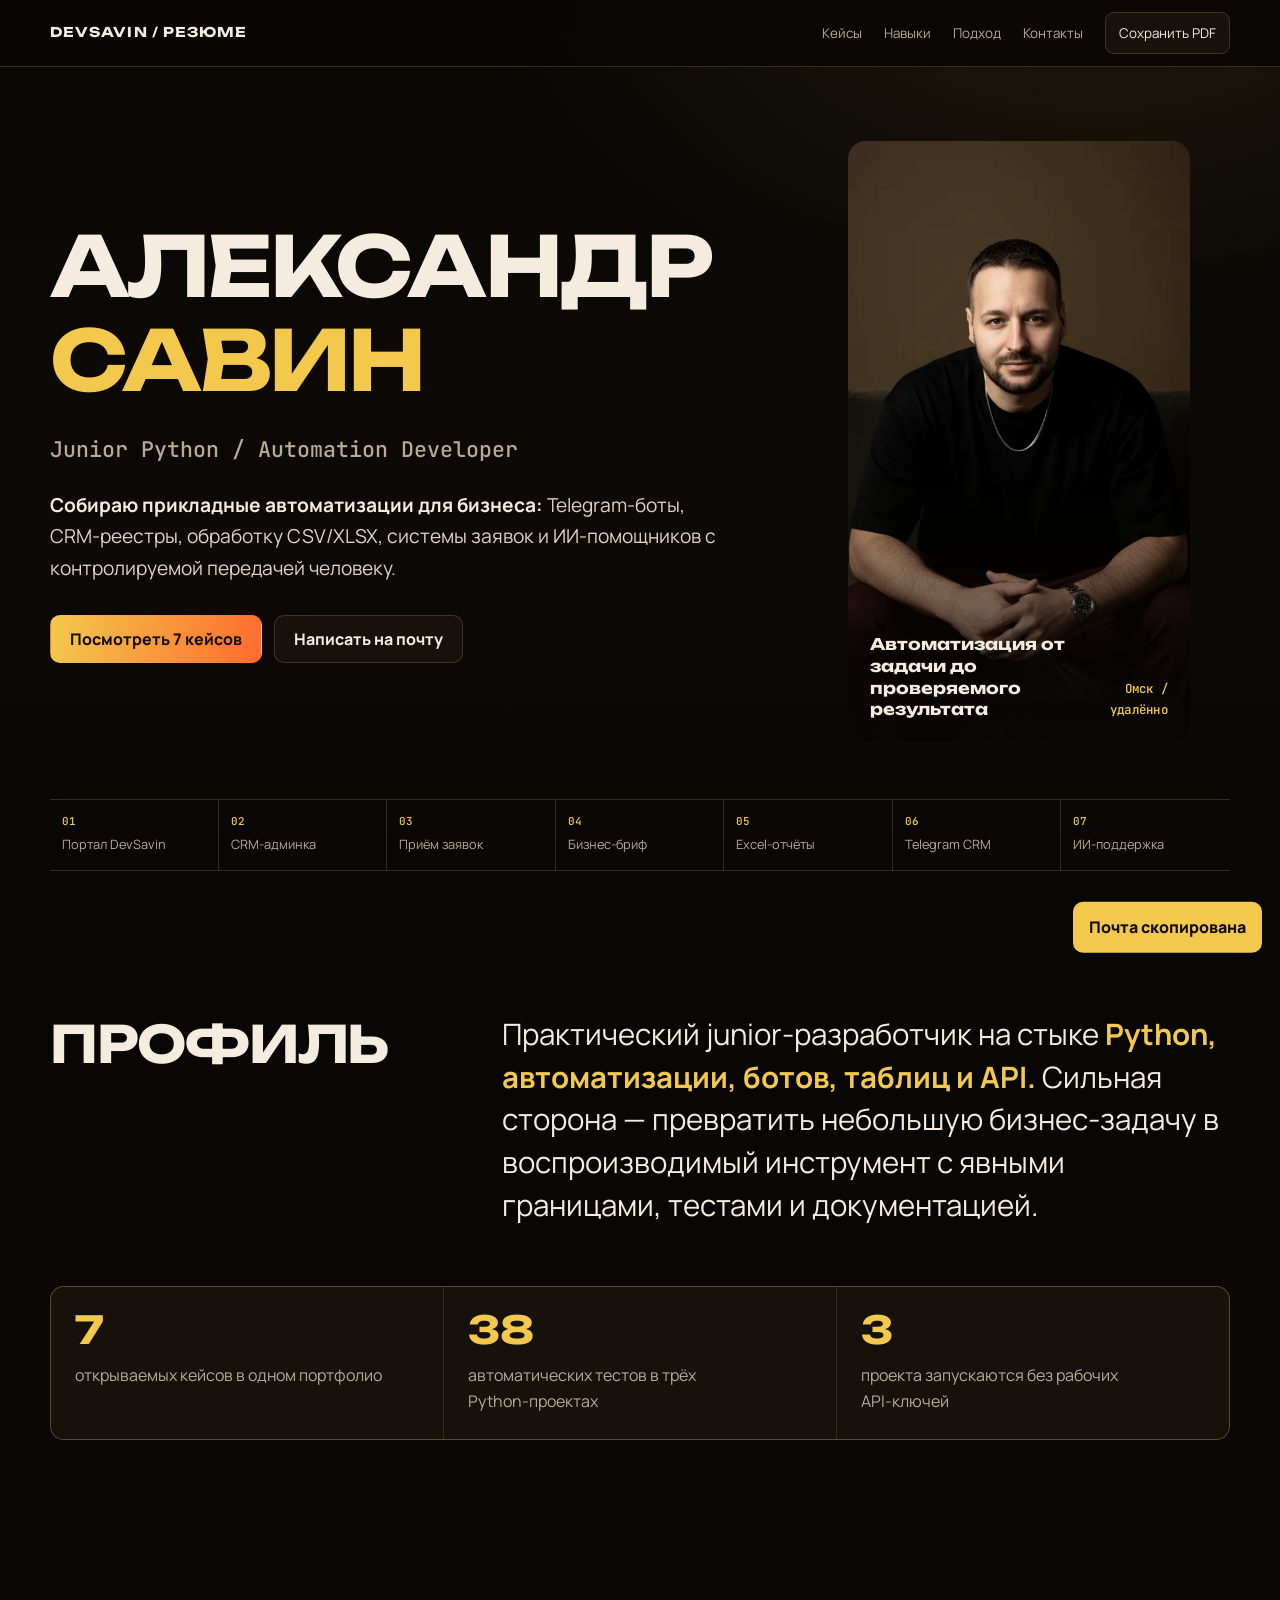
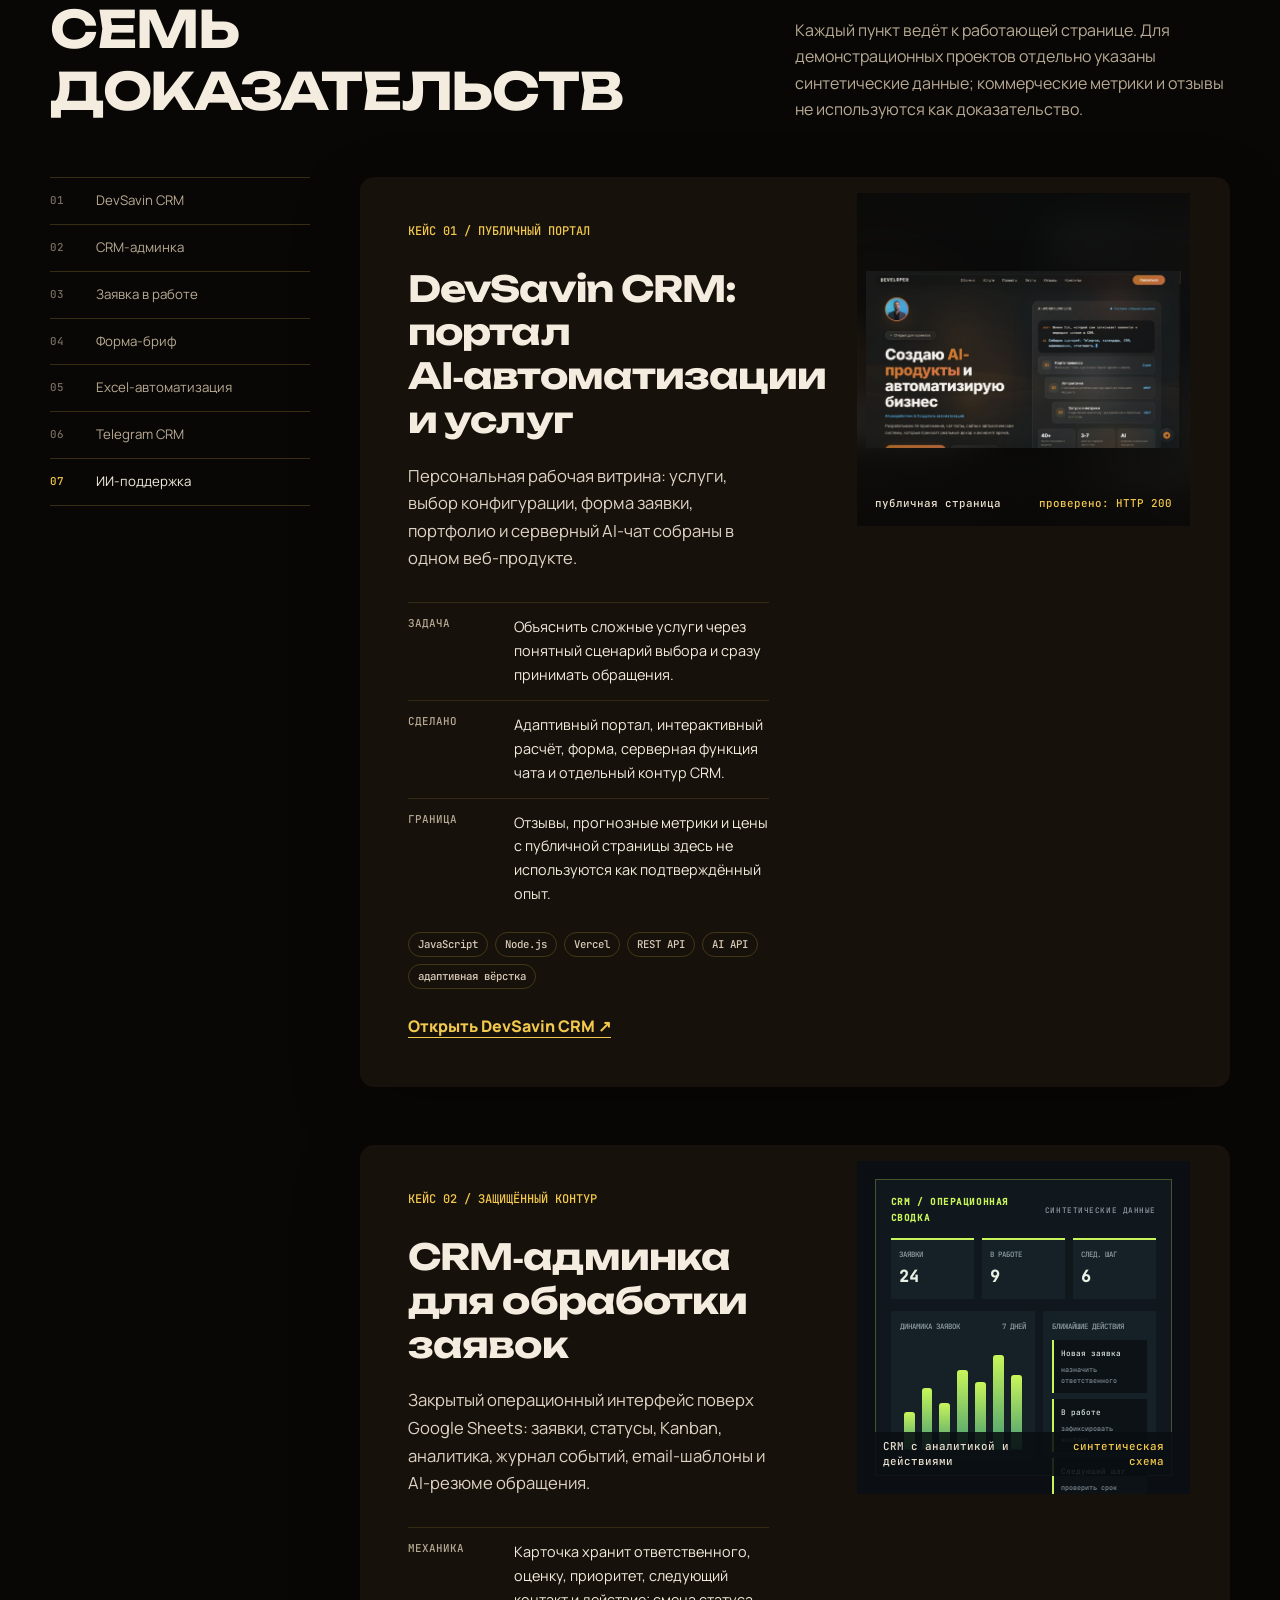
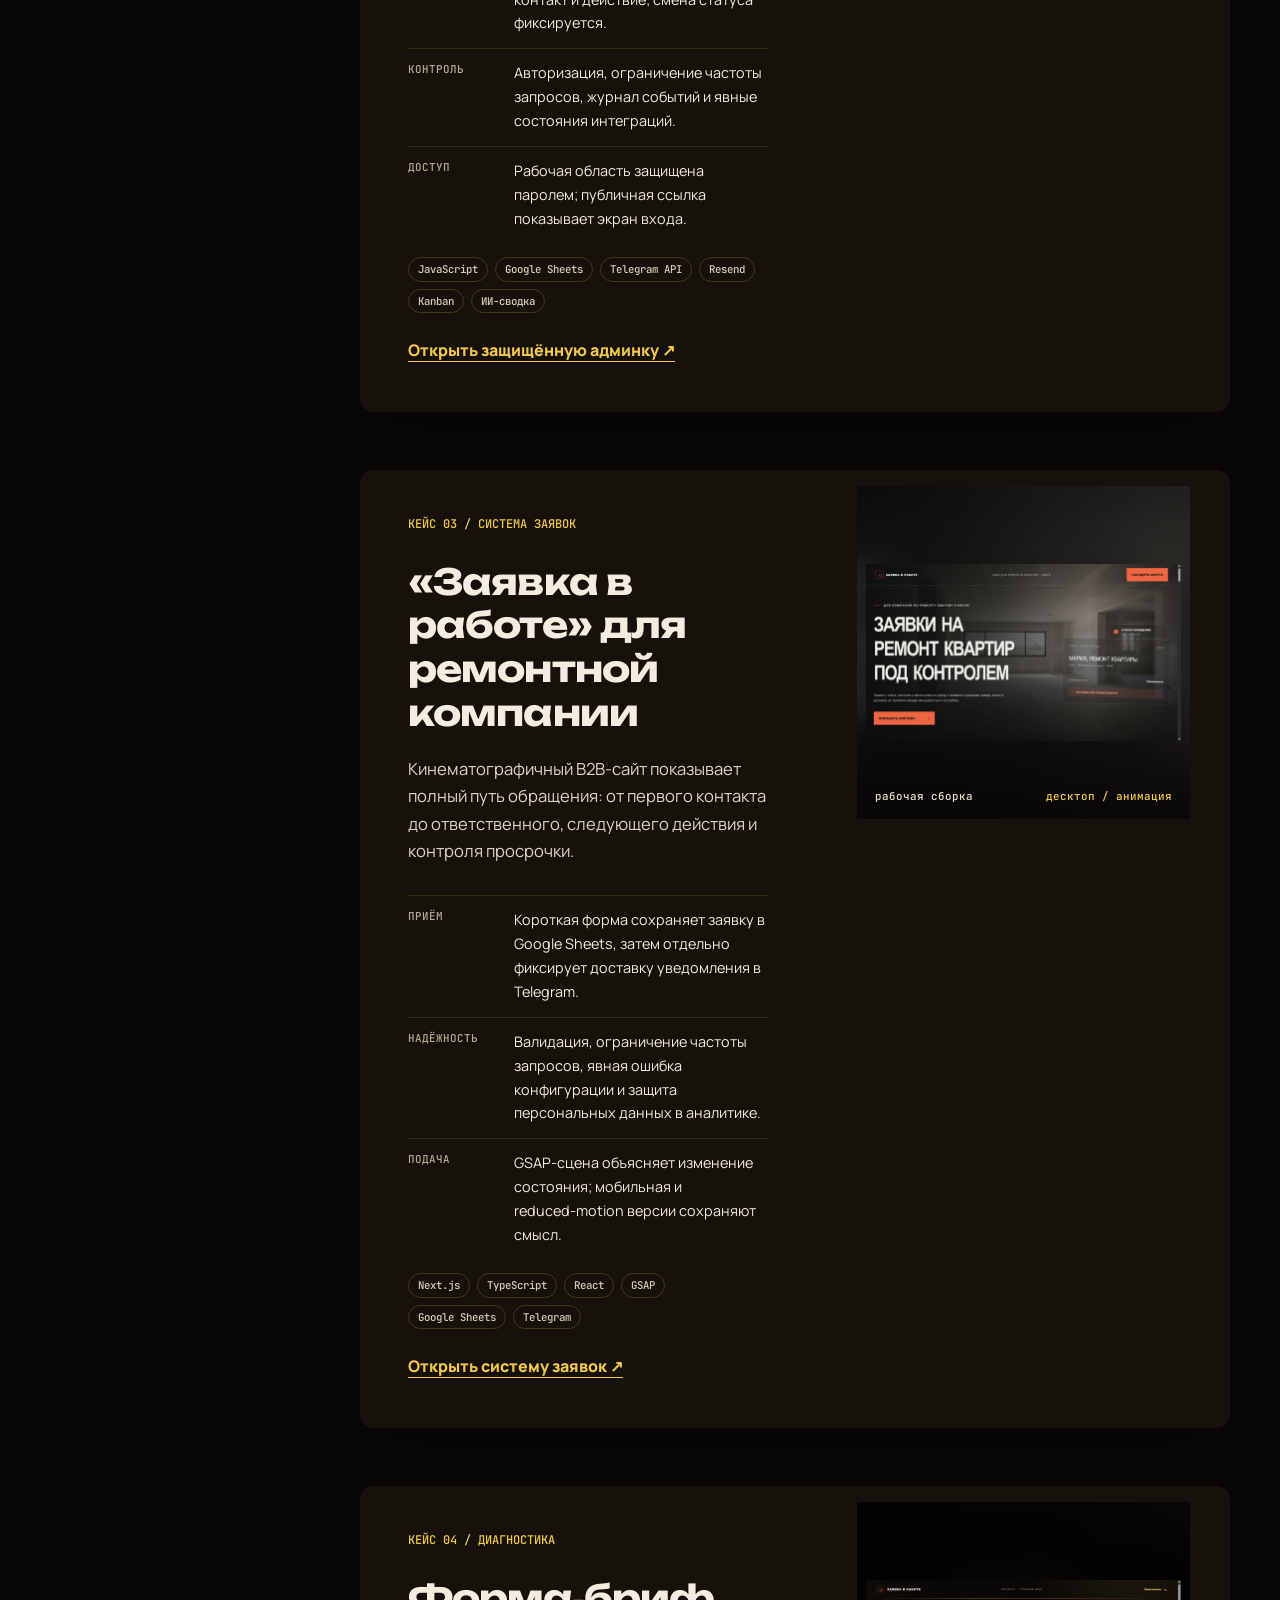
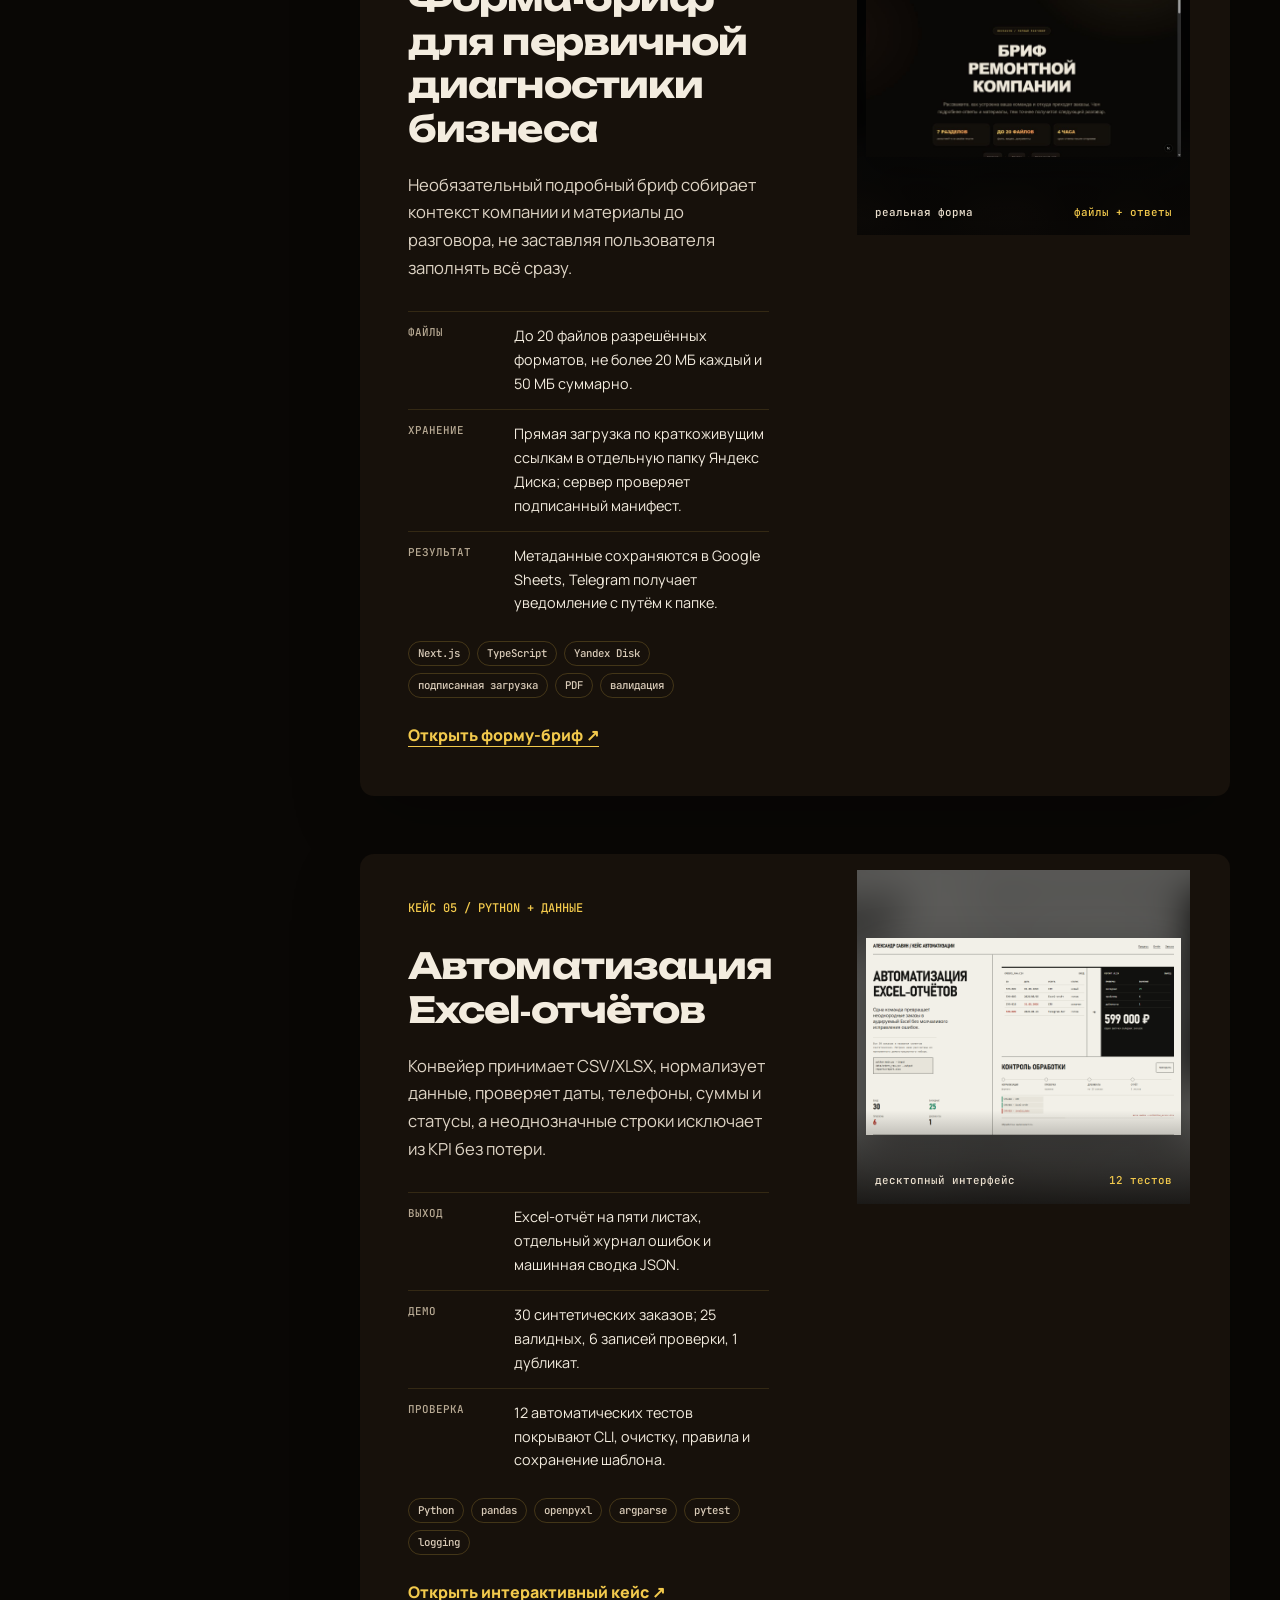
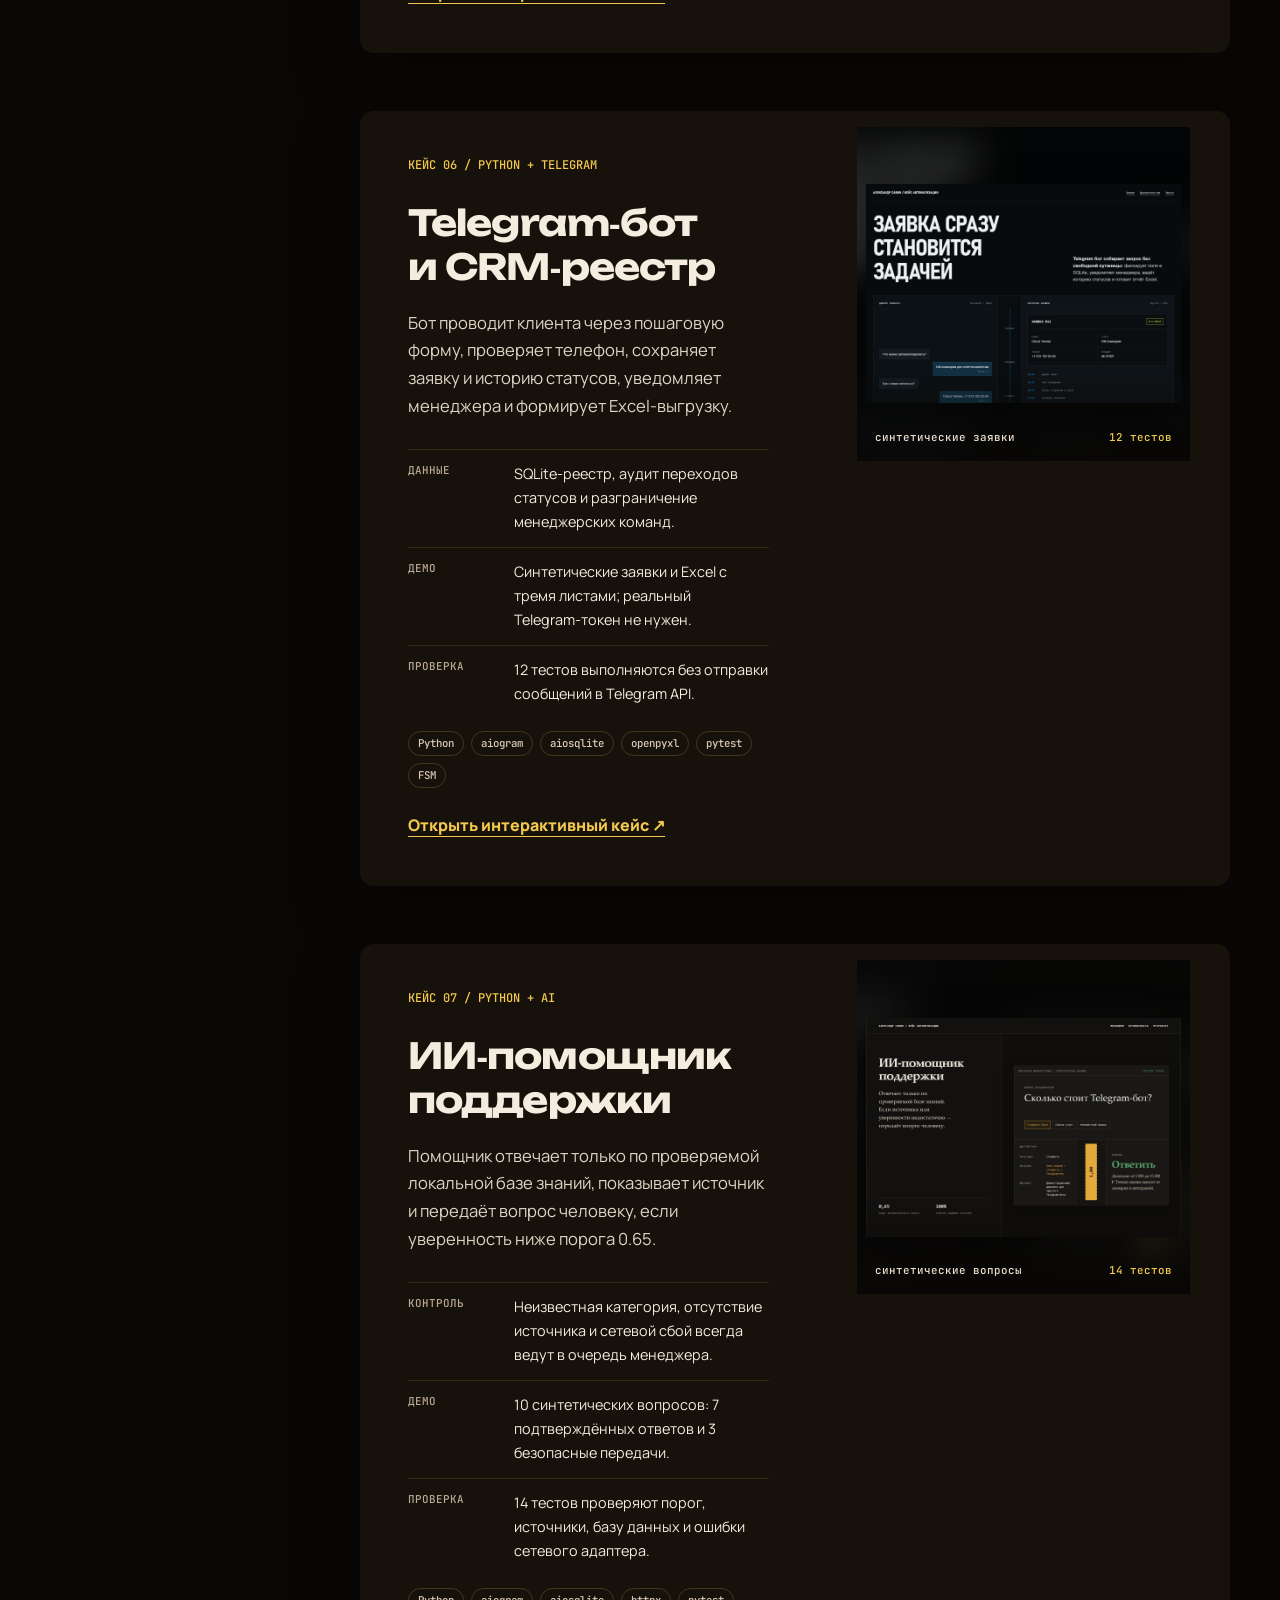
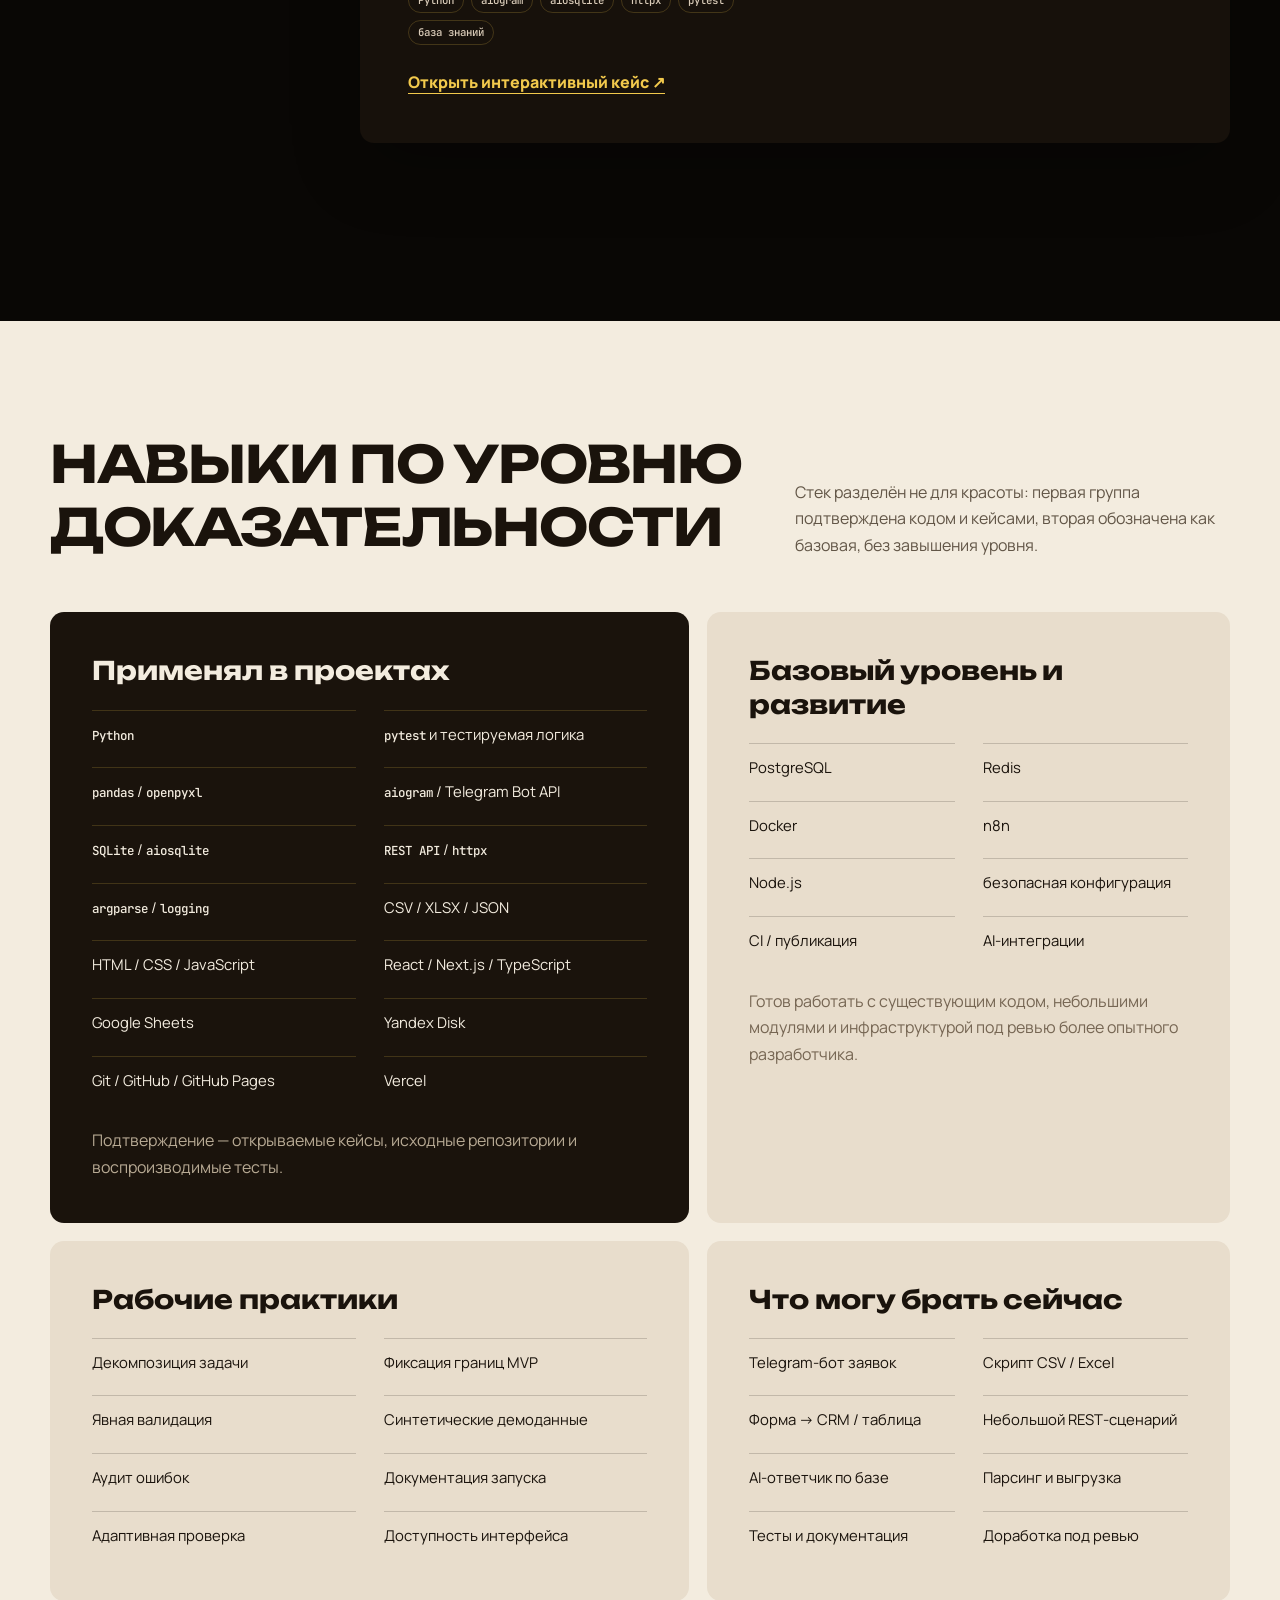
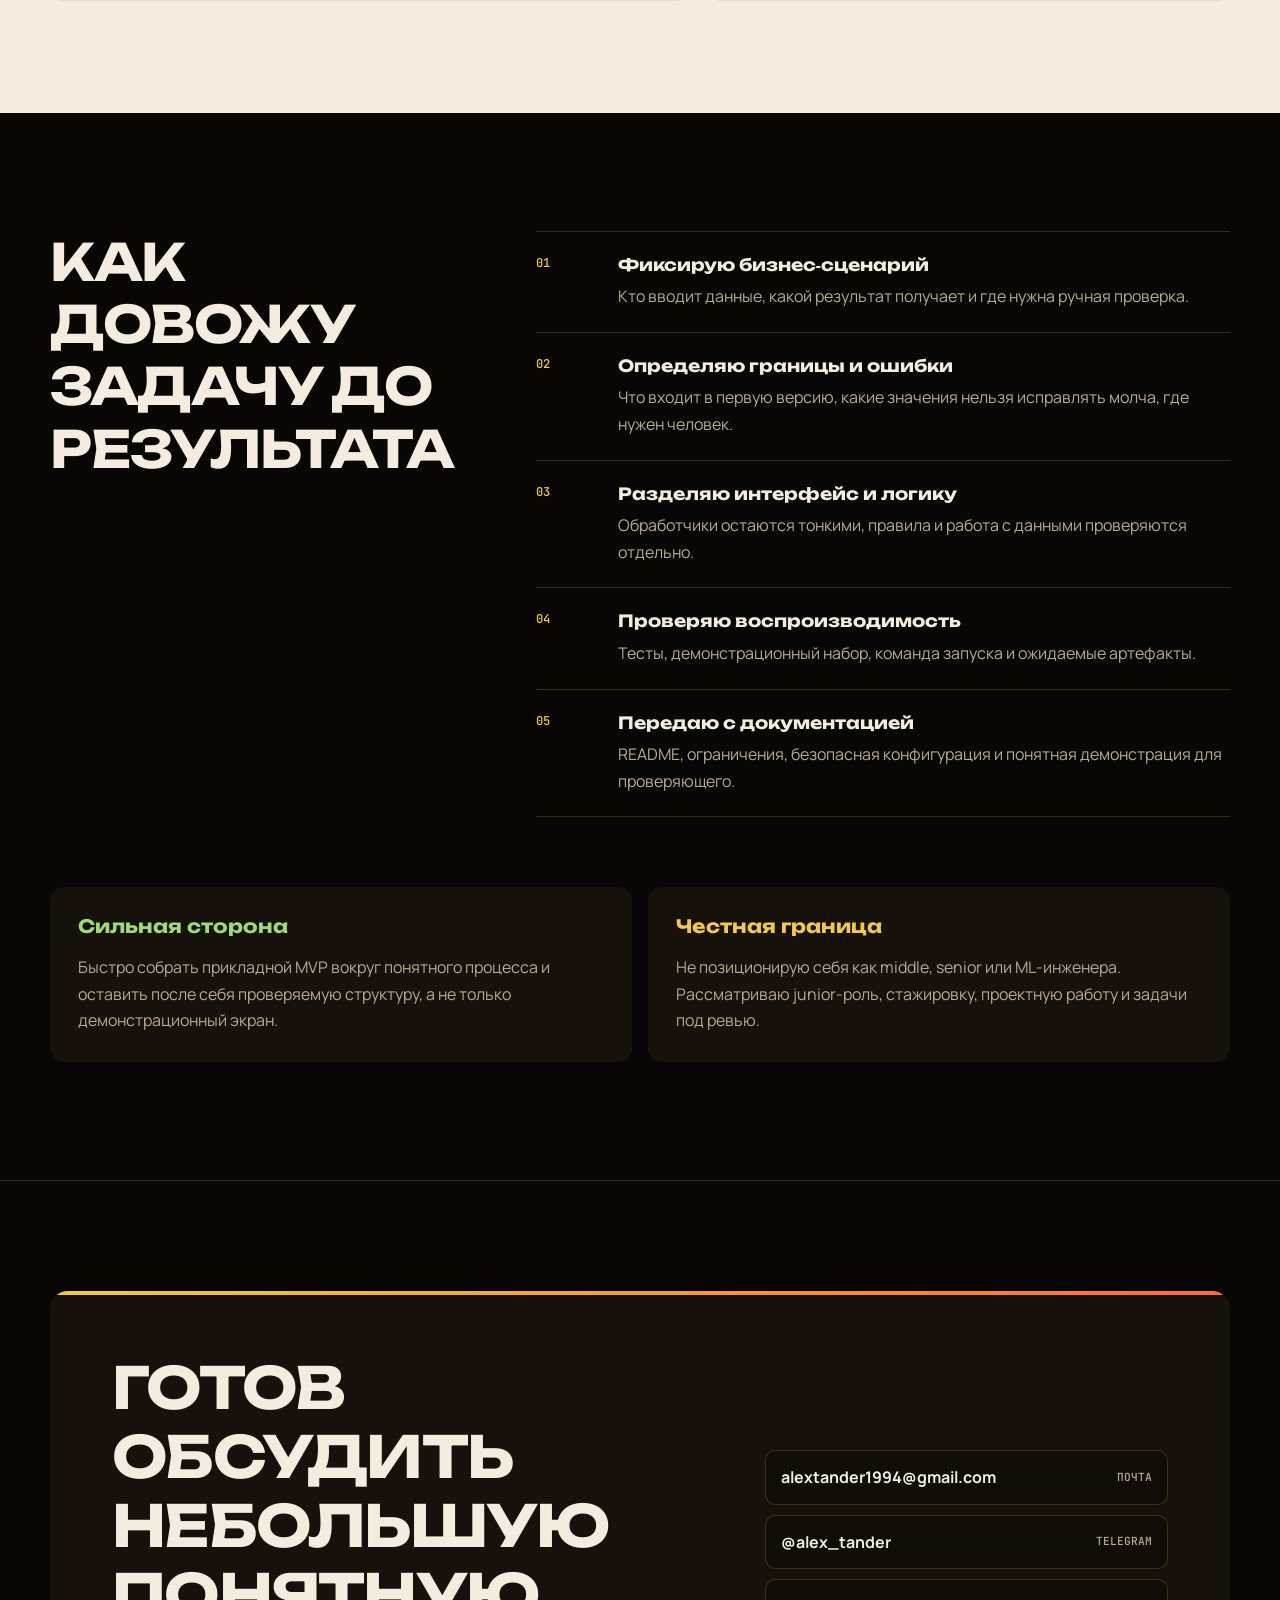
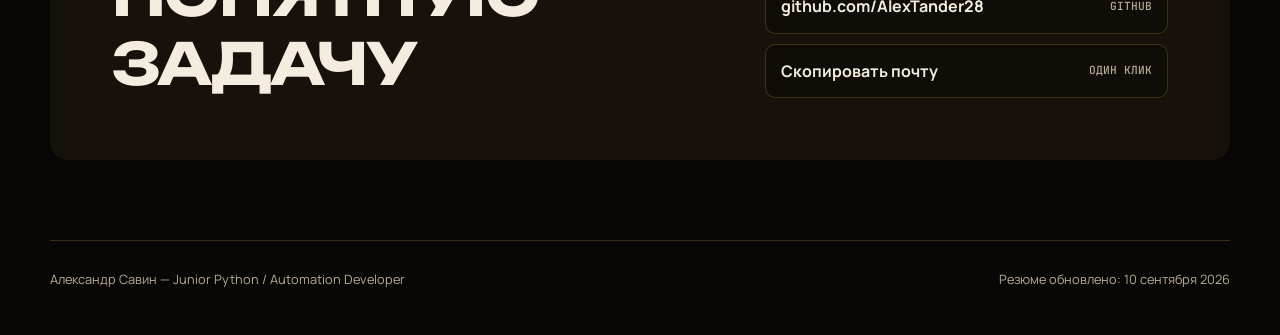
==== index.html @ 1ce3823a "Publish resume portfolio" ====
<!doctype html>
<html lang="ru">
<head>
  <meta charset="utf-8">
  <meta name="viewport" content="width=device-width, initial-scale=1">
  <meta name="description" content="Резюме и портфолио Александра Савина — Junior Python / Automation Developer. Семь проверяемых кейсов: Python, Telegram-боты, CRM, Excel-отчёты, AI-помощники и системы заявок.">
  <title>Александр Савин — Python и автоматизация</title>
  <style>
    @font-face{font-family:Unbounded;src:url('./assets/Unbounded-700.ttf') format('truetype');font-weight:700;font-display:swap}
    @font-face{font-family:Manrope;src:url('./assets/Manrope-Variable.ttf') format('truetype');font-weight:300 800;font-display:swap}
    @font-face{font-family:JetBrains Mono;src:url('./assets/JetBrainsMono-500.ttf') format('truetype');font-weight:500;font-display:swap}
    :root{
      color-scheme:dark;
      --ink:#090705;--ink-2:#100d09;--panel:#17110b;--panel-2:#21170e;
      --paper:#f3ecdf;--sand:#b8aa94;--gold:#f2c94c;--orange:#ff6b2e;
      --green:#9cda7a;--red:#ff796c;--line:rgba(242,201,76,.20);
      --display:Unbounded,'Arial Narrow',sans-serif;--body:Manrope,Arial,sans-serif;--mono:'JetBrains Mono',Consolas,monospace;
      --wrap:min(1180px,calc(100% - 40px));--r:14px;
    }
    *{box-sizing:border-box}
    html{scroll-behavior:smooth;scroll-padding-top:86px;overflow-x:hidden}
    body{margin:0;min-width:320px;overflow-x:hidden;background:var(--ink);color:var(--paper);font:16px/1.66 var(--body);-webkit-font-smoothing:antialiased}
    body::before{content:"";position:fixed;inset:0;z-index:-2;background:radial-gradient(900px 560px at 86% -8%,rgba(242,201,76,.10),transparent 70%),linear-gradient(180deg,#090705,#0c0906 55%,#090705);pointer-events:none}
    ::selection{background:var(--gold);color:#140d02}
    a{color:inherit;text-underline-offset:5px;text-decoration-thickness:1px}
    a:hover{color:var(--gold)}
    button{font:inherit}
    :focus-visible{outline:3px solid var(--gold);outline-offset:4px}
    .skip{position:fixed;left:16px;top:-80px;z-index:100;background:var(--gold);color:#140d02;padding:10px 16px;border-radius:8px;font-weight:800}.skip:focus{top:16px}
    .wrap{width:var(--wrap);margin-inline:auto}
    .mono{font-family:var(--mono);font-size:.78rem;letter-spacing:.02em}
    .muted{color:var(--sand)}
    .accent{color:var(--gold)}
    .topbar{position:sticky;top:0;z-index:40;background:rgba(9,7,5,.92);border-bottom:1px solid var(--line)}
    .topbar-inner{width:var(--wrap);min-height:66px;margin:auto;display:flex;align-items:center;justify-content:space-between;gap:22px}
    .brand{font:700 .84rem/1 var(--display);letter-spacing:.08em;text-decoration:none;color:var(--paper)}
    .nav{display:flex;align-items:center;gap:22px;font-size:.84rem}.nav a{text-decoration:none;color:var(--sand)}.nav a:hover{color:var(--paper)}
    .print-btn{border:1px solid var(--line);border-radius:9px;background:var(--panel);color:var(--paper);padding:9px 13px;cursor:pointer}.print-btn:hover{border-color:var(--gold);color:var(--gold)}
    .reading-progress{position:absolute;left:0;bottom:-1px;width:0;height:2px;background:linear-gradient(90deg,var(--gold),var(--orange));transform-origin:left}

    .hero{min-height:calc(100svh - 66px);display:grid;grid-template-columns:minmax(0,1.25fr) minmax(300px,.75fr);grid-template-rows:1fr auto;gap:42px 54px;align-items:center;padding:58px 0 30px}
    .hero-copy{align-self:center;min-width:0}.hero h1{font:700 clamp(2.65rem,6.5vw,6rem)/1.14 var(--display);letter-spacing:-.035em;text-transform:uppercase;margin:0 0 26px;max-width:11ch;text-wrap:balance}
    .hero h1 span{display:block;color:var(--gold)}
    .role{font:500 clamp(1rem,1.8vw,1.35rem)/1.45 var(--mono);color:var(--sand);margin:0 0 24px}
    .hero-lead{max-width:65ch;font-size:clamp(1.05rem,1.5vw,1.23rem);margin:0 0 30px;color:#ded4c5}.hero-lead strong{color:var(--paper)}
    .hero-actions{display:flex;flex-wrap:wrap;gap:12px}.action{display:inline-flex;align-items:center;justify-content:center;min-height:48px;padding:0 19px;border-radius:10px;border:1px solid var(--line);background:var(--panel);text-decoration:none;font-weight:750;cursor:pointer;color:var(--paper)}.action.primary{background:linear-gradient(100deg,var(--gold),var(--orange));color:#160d03;border-color:transparent}.action:hover{transform:translateY(-2px);color:inherit}.action.primary:hover{color:#160d03}
    .portrait{position:relative;min-height:560px;align-self:stretch;border-radius:18px;overflow:hidden;background:#1a120b}
    .portrait img{width:100%;height:100%;min-height:560px;object-fit:cover;object-position:center 28%;display:block;filter:saturate(.82) contrast(1.06)}
    .portrait::after{content:"";position:absolute;inset:0;background:linear-gradient(180deg,transparent 48%,rgba(9,7,5,.88));pointer-events:none}
    .portrait-note{position:absolute;z-index:2;left:22px;right:22px;bottom:20px;display:flex;justify-content:space-between;gap:16px;align-items:end}.portrait-note strong{font:700 1rem/1.35 var(--display);max-width:18ch}.portrait-note span{text-align:right;color:var(--gold)}
    .hero-index{grid-column:1/-1;display:grid;grid-template-columns:repeat(7,1fr);border-block:1px solid var(--line)}
    .hero-index a{min-width:0;padding:15px 12px 17px;text-decoration:none;border-right:1px solid var(--line)}.hero-index a:last-child{border-right:0}.hero-index b{display:block;font:500 .68rem/1.2 var(--mono);color:var(--gold);margin-bottom:8px}.hero-index span{display:block;font-size:.8rem;line-height:1.35;color:var(--sand)}.hero-index a:hover span{color:var(--paper)}

    .statement{padding:112px 0 82px}.statement-grid{display:grid;grid-template-columns:.7fr 1.3fr;gap:60px}.statement h2,.section-title{font:700 clamp(2rem,4vw,4.3rem)/1.22 var(--display);letter-spacing:-.025em;text-transform:uppercase;margin:0;text-wrap:balance}.statement-copy{font-size:clamp(1.3rem,2.3vw,2rem);line-height:1.45;margin:0}.statement-copy strong{color:var(--gold)}
    .proof-strip{display:grid;grid-template-columns:repeat(3,1fr);gap:1px;background:var(--line);margin-top:60px;border:1px solid var(--line);border-radius:var(--r);overflow:hidden}.proof-strip div{background:var(--panel);padding:24px}.proof-strip b{display:block;font:700 clamp(1.7rem,3vw,3rem)/1 var(--display);color:var(--gold);margin-bottom:12px}.proof-strip span{color:var(--sand)}

    .cases{padding:76px 0 120px}.section-head{display:grid;grid-template-columns:1fr .62fr;gap:44px;align-items:end;margin-bottom:54px}.section-head p{margin:0;max-width:56ch;color:var(--sand)}
    .case-layout{display:grid;grid-template-columns:260px minmax(0,1fr);gap:50px;align-items:start}.case-rail{position:sticky;top:102px;border-top:1px solid var(--line)}
    .case-rail a{display:grid;grid-template-columns:36px 1fr;gap:10px;padding:14px 0;border-bottom:1px solid var(--line);text-decoration:none;color:var(--sand);font-size:.83rem;line-height:1.35}.case-rail a b{font:500 .68rem/1.6 var(--mono);color:#796e5f}.case-rail a.is-active,.case-rail a:hover{color:var(--paper)}.case-rail a.is-active b{color:var(--gold)}
    .case-stack{min-width:0}.case{scroll-margin-top:96px;display:grid;grid-template-columns:minmax(0,1.05fr) minmax(300px,.95fr);gap:0;margin-bottom:58px;background:var(--panel);border-radius:var(--r);overflow:hidden;box-shadow:0 24px 70px rgba(0,0,0,.24)}
    .case-copy{padding:clamp(25px,4vw,48px);display:flex;flex-direction:column}.case-number{font:500 .75rem/1 var(--mono);color:var(--gold);margin-bottom:30px}.case h3{font:700 clamp(1.55rem,2.8vw,3rem)/1.22 var(--display);letter-spacing:-.025em;margin:0 0 20px;text-wrap:balance}.case-summary{font-size:1.04rem;margin:0 0 22px;color:#ded4c5}.case-facts{display:grid;gap:13px;margin:8px 0 26px}.case-fact{display:grid;grid-template-columns:92px 1fr;gap:14px;border-top:1px solid rgba(242,201,76,.13);padding-top:12px}.case-fact dt{font:500 .68rem/1.55 var(--mono);color:var(--sand);text-transform:uppercase}.case-fact dd{margin:0;font-size:.9rem}.stack{display:flex;flex-wrap:wrap;gap:7px;margin-top:auto}.stack span{border:1px solid var(--line);border-radius:999px;padding:6px 9px;font:500 .67rem/1 var(--mono);color:#d9cbb8}.case-link{margin-top:24px;align-self:flex-start;font-weight:800;color:var(--gold)}
    .case-media{position:relative;min-height:0;aspect-ratio:1/1;background:#0b0907;overflow:hidden;display:grid;place-items:center;isolation:isolate}.case-media::before{content:"";position:absolute;z-index:-2;inset:-8%;background:var(--preview) center/cover no-repeat;filter:blur(18px) brightness(.38) saturate(.72);transform:scale(1.08)}.case-media img{width:calc(100% - 18px);height:calc(100% - 18px);object-fit:contain;display:block;position:relative;z-index:1;filter:drop-shadow(0 16px 22px rgba(0,0,0,.35));transition:transform .8s cubic-bezier(.16,1,.3,1),filter .4s}.case:hover .case-media img{transform:scale(1.035)}.case-media::after{content:"";position:absolute;z-index:2;inset:0;background:linear-gradient(180deg,transparent 72%,rgba(9,7,5,.78));pointer-events:none}.media-caption{position:absolute;z-index:3;left:18px;right:18px;bottom:15px;display:flex;justify-content:space-between;gap:12px;font:500 .68rem/1.4 var(--mono);color:#eadfce}.media-caption span:last-child{color:var(--gold);text-align:right}
    .crm-demo{background:#0b0f13;padding:18px;display:block}.crm-demo::before,.crm-demo::after{display:none}.crm-shell{height:100%;min-height:0;border:1px solid rgba(200,245,90,.28);background:#10171d;color:#e8f0e4;padding:15px;font-family:var(--mono);display:grid;grid-template-rows:auto auto 1fr;gap:12px}.crm-head,.crm-stats,.crm-content{display:grid;gap:8px}.crm-head{grid-template-columns:1fr auto;align-items:center;font-size:.58rem;letter-spacing:.06em}.crm-head b{color:#c8f55a}.crm-head span{color:#8e9ba2;font-size:.48rem}.crm-stats{grid-template-columns:repeat(3,1fr)}.crm-stat{padding:8px;background:#162127;border-top:2px solid #c8f55a}.crm-stat span{display:block;color:#91a0a6;font-size:.46rem}.crm-stat b{display:block;font-size:1rem;margin-top:4px}.crm-content{grid-template-columns:1.12fr .88fr;min-height:0}.crm-chart,.crm-kanban{background:#162127;padding:9px;min-height:0}.crm-label{display:flex;justify-content:space-between;color:#91a0a6;font-size:.46rem;margin-bottom:8px}.chart-bars{height:calc(100% - 22px);min-height:100px;display:flex;align-items:end;gap:7px;border-bottom:1px solid #405057;padding:0 4px}.chart-bars i{display:block;flex:1;background:linear-gradient(180deg,#c8f55a,#469c72);border-radius:3px 3px 0 0}.crm-kanban{display:grid;grid-template-rows:auto 1fr}.crm-tasks{display:grid;gap:6px}.crm-task{padding:7px;background:#0c1216;border-left:2px solid #c8f55a;font-size:.48rem;color:#d7e0da}.crm-task small{display:block;color:#7f8c95;margin-top:4px;font-size:.42rem}.crm-demo .media-caption{background:rgba(9,14,17,.88);left:18px;right:18px;bottom:18px;padding:7px 8px}

    .skills{padding:112px 0;background:var(--paper);color:#1a130c}.skills .section-head p{color:#625647}.skills-grid{display:grid;grid-template-columns:1.1fr .9fr;gap:18px}.skill-block{background:#e8ddcc;border-radius:var(--r);padding:clamp(24px,4vw,42px)}.skill-block.primary{background:#1a130c;color:var(--paper)}.skill-block h3{font:700 clamp(1.35rem,2vw,2rem)/1.3 var(--display);margin:0 0 22px}.skill-list{display:grid;grid-template-columns:1fr 1fr;gap:10px 28px;padding:0;margin:0;list-style:none}.skill-list li{border-top:1px solid rgba(26,19,12,.18);padding:11px 0;font-size:.93rem}.primary .skill-list li{border-color:rgba(242,201,76,.18)}.skill-list code{font:500 .78rem/1.4 var(--mono);color:inherit}.skill-note{margin:24px 0 0;color:#766653}.primary .skill-note{color:var(--sand)}
    .method{padding:118px 0}.method-grid{display:grid;grid-template-columns:.76fr 1.24fr;gap:60px}.method-list{border-top:1px solid var(--line)}.method-row{display:grid;grid-template-columns:64px 1fr;gap:18px;padding:22px 0;border-bottom:1px solid var(--line)}.method-row b{font:500 .76rem/1.5 var(--mono);color:var(--gold)}.method-row h3{font:700 1.05rem/1.35 var(--display);margin:0 0 7px}.method-row p{margin:0;color:var(--sand)}
    .boundaries{margin-top:70px;display:grid;grid-template-columns:1fr 1fr;gap:16px}.boundary{border-radius:var(--r);padding:28px;background:var(--panel)}.boundary h3{font:700 1.15rem/1.35 var(--display);margin:0 0 14px}.boundary p{margin:0;color:var(--sand)}.boundary.good h3{color:var(--green)}.boundary.limit h3{color:var(--gold)}
    .contact{padding:110px 0 80px;border-top:1px solid var(--line)}.contact-box{display:grid;grid-template-columns:1.2fr .8fr;gap:48px;align-items:end;background:var(--panel);border-radius:18px;padding:clamp(28px,5vw,62px);position:relative;overflow:hidden}.contact-box::before{content:"";position:absolute;left:0;top:0;width:100%;height:4px;background:linear-gradient(90deg,var(--gold),var(--orange))}.contact h2{font:700 clamp(2rem,4.5vw,4.8rem)/1.2 var(--display);letter-spacing:-.03em;text-transform:uppercase;margin:0}.contact-links{display:grid;gap:10px}.contact-links a,.contact-links button{display:flex;justify-content:space-between;gap:14px;align-items:center;width:100%;border:1px solid var(--line);border-radius:10px;background:var(--ink-2);color:var(--paper);padding:13px 15px;text-decoration:none;text-align:left;cursor:pointer}.contact-links a:hover,.contact-links button:hover{border-color:var(--gold);color:var(--gold)}.contact-links span{font:500 .7rem/1 var(--mono);color:var(--sand)}
    footer{width:var(--wrap);margin:auto;padding:28px 0 44px;display:flex;justify-content:space-between;gap:20px;border-top:1px solid var(--line);color:var(--sand);font-size:.8rem}
    .toast{position:fixed;right:18px;bottom:18px;z-index:80;background:var(--gold);color:#140d02;border-radius:10px;padding:12px 16px;font-weight:800;transform:translateY(140%);transition:transform .28s cubic-bezier(.16,1,.3,1)}.toast.show{transform:translateY(0)}
    .reveal{opacity:1;transform:none}.js .reveal{opacity:0;transform:translateY(24px);transition:opacity .7s cubic-bezier(.16,1,.3,1),transform .7s cubic-bezier(.16,1,.3,1)}.js .reveal.in{opacity:1;transform:none}

    @media(max-width:980px){
      .nav a:not(.keep){display:none}.hero{grid-template-columns:1fr .72fr;gap:30px}.portrait{min-height:470px}.portrait img{min-height:470px}.hero-index{grid-template-columns:repeat(4,1fr)}.hero-index a:nth-child(4){border-right:0}.hero-index a:nth-child(-n+4){border-bottom:1px solid var(--line)}
      .case-layout{grid-template-columns:1fr}.case-rail{position:relative;top:auto;display:grid;grid-template-columns:repeat(4,1fr)}.case-rail a{padding:12px;border-right:1px solid var(--line)}.case{grid-template-columns:1fr}.case-media{order:-1}.skills-grid,.method-grid{grid-template-columns:1fr}
    }
    @media(max-width:720px){
      :root{--wrap:min(100% - 24px,1180px)}.topbar-inner{min-height:58px}.nav{gap:8px}.print-btn{padding:8px 10px}.hero{min-height:auto;grid-template-columns:1fr;padding:36px 0 20px}.hero h1{font-size:clamp(1.72rem,8vw,3.4rem);line-height:1.24;max-width:100%;letter-spacing:-.025em;overflow-wrap:anywhere}.portrait{min-height:390px}.portrait img{min-height:390px}.portrait-note{left:16px;right:16px}.hero-index{grid-template-columns:1fr 1fr}.hero-index a,.hero-index a:nth-child(4){border-right:1px solid var(--line);border-bottom:1px solid var(--line)}.hero-index a:nth-child(2n){border-right:0}.hero-index a:last-child{grid-column:1/-1;border-bottom:0;border-right:0}
      .statement{padding:78px 0 58px}.statement-grid,.section-head{grid-template-columns:1fr;gap:22px}.section-title{font-size:clamp(1.48rem,7.5vw,2.6rem);line-height:1.28;overflow-wrap:anywhere}.proof-strip{grid-template-columns:1fr}.cases{padding:60px 0 78px}.case-rail{grid-template-columns:1fr 1fr}.case-rail a:nth-child(2n){border-right:0}.case-rail a:last-child{grid-column:1/-1}.case{margin-bottom:30px}.case-copy{padding:26px 20px}.case-fact{grid-template-columns:1fr;gap:4px}.skills{padding:76px 0}.skills-grid{gap:12px}.skill-list{grid-template-columns:1fr}.method{padding:78px 0}.boundaries{grid-template-columns:1fr}.contact{padding:76px 0 54px}.contact-box{grid-template-columns:1fr;gap:28px}footer{flex-direction:column}
    }
    @media(max-width:430px){.brand{font-size:.72rem}.nav .keep{display:none}.hero-actions .action{width:100%}.portrait{min-height:340px}.portrait img{min-height:340px}.case-rail{grid-template-columns:1fr}.case-rail a{border-right:0}.method-row{grid-template-columns:44px 1fr}.contact-links a,.contact-links button{align-items:flex-start;flex-direction:column}}
    @media(prefers-reduced-motion:reduce){html{scroll-behavior:auto}.action,.case-media img,.toast,.reveal,.js .reveal{transition:none!important;transform:none!important;opacity:1!important}}

    @page{size:A4;margin:10mm}
    @media print{
      :root{color-scheme:light;--ink:#fff;--ink-2:#fff;--panel:#f3ede3;--panel-2:#ece2d4;--paper:#17110b;--sand:#5f5548;--gold:#9a6500;--orange:#bd3e00;--line:rgba(26,19,12,.22);--wrap:100%}
      body{background:#fff;color:#17110b;font-size:10.5pt;line-height:1.45;-webkit-print-color-adjust:exact;print-color-adjust:exact}body::before,.skip,.topbar,.hero-index,.case-rail,.print-btn,.toast{display:none!important}.wrap{width:100%}.hero{min-height:0;grid-template-columns:1fr .72fr;grid-template-rows:auto;gap:8mm;padding:3mm 0 8mm;break-after:auto}.hero h1{font-size:33pt;line-height:1.16}.role{font-size:10pt}.hero-lead{font-size:12pt;color:#453a2d}.hero-lead strong{color:#17110b}.hero-actions{display:none}.portrait,.portrait img{min-height:0;height:80mm}.portrait img{filter:none}.portrait::after{display:none}.portrait-note{display:none}.statement{padding:0}.statement-grid{grid-template-columns:.7fr 1.3fr;gap:8mm}.statement h2,.section-title{font-size:22pt}.statement-copy{font-size:15pt}.proof-strip{margin-top:8mm}.proof-strip div{padding:5mm}.proof-strip b{font-size:22pt}.cases{padding:12mm 0 0}.section-head{margin-bottom:7mm}.case-layout{display:block}.case{grid-template-columns:1.08fr .92fr;margin-bottom:7mm;break-inside:avoid;box-shadow:none;border:1px solid var(--line)}.case-copy{padding:6mm}.case h3{font-size:16pt}.case-summary{font-size:9.5pt;color:#453a2d}.case-facts{gap:6px;margin-bottom:10px}.case-fact{padding-top:6px}.stack span{font-size:6.5pt;padding:4px 6px;color:#5c4c3c}.case-link{margin-top:10px}.case-media{min-height:0;width:76mm;height:76mm;aspect-ratio:1/1;background:#17110b}.case-media::before{filter:blur(18px) brightness(.44) saturate(1.15)}.case-media img{width:calc(100% - 10px);height:calc(100% - 10px);object-fit:contain}.case-media::after,.media-caption{display:none!important}.crm-demo{padding:4mm;background:#0b0f13}.crm-demo .crm-shell{padding:8px}.crm-demo .crm-head{font-size:5pt}.crm-demo .crm-head span{font-size:4pt}.crm-demo .crm-stat{padding:5px}.crm-demo .crm-stat span,.crm-demo .crm-label{font-size:4pt}.crm-demo .crm-stat b{font-size:9pt}.crm-demo .crm-chart,.crm-demo .crm-kanban{padding:6px}.crm-demo .crm-task{font-size:4pt;padding:5px}.crm-demo .crm-task small{font-size:3.5pt}.skills{padding:10mm 0;background:#fff}.skills-grid{grid-template-columns:1fr 1fr}.skill-block{padding:6mm}.skill-block.primary{background:#17110b!important;color:#f3ecdf}.method{padding:10mm 0}.method-grid{grid-template-columns:.72fr 1.28fr;gap:8mm}.method-row{padding:10px 0}.boundaries{margin-top:8mm}.contact{padding:12mm 0 0}.contact-box{grid-template-columns:1fr 1fr;padding:8mm;break-inside:avoid}.contact h2{font-size:23pt}.contact-links a,.contact-links button{background:#fff;color:#17110b;padding:8px}.reveal,.js .reveal{opacity:1!important;transform:none!important}footer{padding:7mm 0 0}.case:nth-of-type(3){break-before:page}.skills,.contact{break-before:page}
    }
  </style>
  <script>document.documentElement.classList.add('js')</script>
</head>
<body>
  <!--
  THESIS: резюме читается как досье доказательств, а не как перечень обещаний; семь работ ведут рассказ.
  OWN-WORLD: тёплый чёрный, угольные поверхности, золото и оранжевый; Unbounded для тезисов, Manrope для чтения, JetBrains Mono только для фактов.
  STORY: работодатель понимает роль, видит семь работающих систем, сверяет навыки с доказательствами и открывает нужный кейс.
  FIRST VIEWPORT: крупное имя слева, реальный портрет справа, роль и два действия; снизу — индекс семи работ.
  FORM: седьмая структура — досье с фиксированным индексом и линией доказательств; seed 658b4340.
  FINISH: unreviewed and undocumented is unfinished; this build ends with the finish review, the verdict, and DESIGN.md
  -->
  <a class="skip" href="#content">К основному содержанию</a>
  <header class="topbar">
    <div class="topbar-inner">
      <a class="brand" href="#top">DEVSAVIN / РЕЗЮМЕ</a>
      <nav class="nav" aria-label="Навигация по резюме">
        <a class="keep" href="#cases">Кейсы</a><a href="#skills">Навыки</a><a href="#method">Подход</a><a href="#contact">Контакты</a>
        <button class="print-btn" type="button" onclick="window.print()">Сохранить PDF</button>
      </nav>
    </div>
    <div class="reading-progress" aria-hidden="true"></div>
  </header>

  <main id="content">
    <section class="hero wrap" id="top">
      <div class="hero-copy reveal">
        <h1>Александр <span>Савин</span></h1>
        <p class="role">Junior Python / Automation Developer</p>
        <p class="hero-lead"><strong>Собираю прикладные автоматизации для бизнеса:</strong> Telegram‑боты, CRM‑реестры, обработку CSV/XLSX, системы заявок и ИИ‑помощников с контролируемой передачей человеку.</p>
        <div class="hero-actions">
          <a class="action primary" href="#cases">Посмотреть 7 кейсов</a>
          <a class="action" href="mailto:alextander1994@gmail.com">Написать на почту</a>
        </div>
      </div>
      <figure class="portrait reveal">
        <img src="./assets/alexander-savin.webp" alt="Александр Савин" width="591" height="768">
        <figcaption class="portrait-note"><strong>Автоматизация от задачи до проверяемого результата</strong><span class="mono">Омск / удалённо</span></figcaption>
      </figure>
      <nav class="hero-index" aria-label="Быстрый индекс кейсов">
        <a href="#case-devsavin"><b>01</b><span>Портал DevSavin</span></a>
        <a href="#case-admin"><b>02</b><span>CRM‑админка</span></a>
        <a href="#case-intake"><b>03</b><span>Приём заявок</span></a>
        <a href="#case-brief"><b>04</b><span>Бизнес‑бриф</span></a>
        <a href="#case-excel"><b>05</b><span>Excel‑отчёты</span></a>
        <a href="#case-telegram"><b>06</b><span>Telegram CRM</span></a>
        <a href="#case-ai"><b>07</b><span>ИИ‑поддержка</span></a>
      </nav>
    </section>

    <section class="statement wrap reveal" aria-labelledby="statement-title">
      <div class="statement-grid">
        <h2 id="statement-title">Профиль</h2>
        <p class="statement-copy">Практический junior‑разработчик на стыке <strong>Python, автоматизации, ботов, таблиц и API.</strong> Сильная сторона — превратить небольшую бизнес‑задачу в воспроизводимый инструмент с явными границами, тестами и документацией.</p>
      </div>
      <div class="proof-strip" aria-label="Краткие доказательства">
        <div><b>7</b><span>открываемых кейсов в одном портфолио</span></div>
        <div><b>38</b><span>автоматических тестов в трёх Python‑проектах</span></div>
        <div><b>3</b><span>проекта запускаются без рабочих API‑ключей</span></div>
      </div>
    </section>

    <section class="cases" id="cases" aria-labelledby="cases-title">
      <div class="wrap section-head reveal">
        <h2 class="section-title" id="cases-title">Семь доказательств</h2>
        <p>Каждый пункт ведёт к работающей странице. Для демонстрационных проектов отдельно указаны синтетические данные; коммерческие метрики и отзывы не используются как доказательство.</p>
      </div>
      <div class="wrap case-layout">
        <nav class="case-rail" aria-label="Список кейсов">
          <a href="#case-devsavin"><b>01</b><span>DevSavin CRM</span></a>
          <a href="#case-admin"><b>02</b><span>CRM‑админка</span></a>
          <a href="#case-intake"><b>03</b><span>Заявка в работе</span></a>
          <a href="#case-brief"><b>04</b><span>Форма‑бриф</span></a>
          <a href="#case-excel"><b>05</b><span>Excel‑автоматизация</span></a>
          <a href="#case-telegram"><b>06</b><span>Telegram CRM</span></a>
          <a href="#case-ai"><b>07</b><span>ИИ‑поддержка</span></a>
        </nav>

        <div class="case-stack">
          <article class="case reveal" id="case-devsavin">
            <div class="case-copy">
              <div class="case-number">КЕЙС 01 / ПУБЛИЧНЫЙ ПОРТАЛ</div>
              <h3>DevSavin CRM: портал AI‑автоматизации и услуг</h3>
              <p class="case-summary">Персональная рабочая витрина: услуги, выбор конфигурации, форма заявки, портфолио и серверный AI‑чат собраны в одном веб‑продукте.</p>
              <dl class="case-facts">
                <div class="case-fact"><dt>Задача</dt><dd>Объяснить сложные услуги через понятный сценарий выбора и сразу принимать обращения.</dd></div>
                <div class="case-fact"><dt>Сделано</dt><dd>Адаптивный портал, интерактивный расчёт, форма, серверная функция чата и отдельный контур CRM.</dd></div>
                <div class="case-fact"><dt>Граница</dt><dd>Отзывы, прогнозные метрики и цены с публичной страницы здесь не используются как подтверждённый опыт.</dd></div>
              </dl>
              <div class="stack"><span>JavaScript</span><span>Node.js</span><span>Vercel</span><span>REST API</span><span>AI API</span><span>адаптивная вёрстка</span></div>
              <a class="case-link" href="https://devsavincrm.online" target="_blank" rel="noopener">Открыть DevSavin CRM ↗</a>
            </div>
            <figure class="case-media" style="--preview:url('./assets/devsavin-crm.png')"><img src="./assets/devsavin-crm.png" alt="Первый экран портала DevSavin CRM" loading="lazy"><figcaption class="media-caption"><span>публичная страница</span><span>проверено: HTTP 200</span></figcaption></figure>
          </article>

          <article class="case reveal" id="case-admin">
            <div class="case-copy">
              <div class="case-number">КЕЙС 02 / ЗАЩИЩЁННЫЙ КОНТУР</div>
              <h3>CRM‑админка для обработки заявок</h3>
              <p class="case-summary">Закрытый операционный интерфейс поверх Google Sheets: заявки, статусы, Kanban, аналитика, журнал событий, email‑шаблоны и AI‑резюме обращения.</p>
              <dl class="case-facts">
                <div class="case-fact"><dt>Механика</dt><dd>Карточка хранит ответственного, оценку, приоритет, следующий контакт и действие; смена статуса фиксируется.</dd></div>
                <div class="case-fact"><dt>Контроль</dt><dd>Авторизация, ограничение частоты запросов, журнал событий и явные состояния интеграций.</dd></div>
                <div class="case-fact"><dt>Доступ</dt><dd>Рабочая область защищена паролем; публичная ссылка показывает экран входа.</dd></div>
              </dl>
              <div class="stack"><span>JavaScript</span><span>Google Sheets</span><span>Telegram API</span><span>Resend</span><span>Kanban</span><span>ИИ-сводка</span></div>
              <a class="case-link" href="https://devsavincrm.online/admin" target="_blank" rel="noopener">Открыть защищённую админку ↗</a>
            </div>
            <figure class="case-media crm-demo" aria-label="Синтетическая демонстрация CRM-админки, составленная по структуре исходного кода">
              <div class="crm-shell">
                <div class="crm-head"><b>CRM / ОПЕРАЦИОННАЯ СВОДКА</b><span>СИНТЕТИЧЕСКИЕ ДАННЫЕ</span></div>
                <div class="crm-stats"><div class="crm-stat"><span>ЗАЯВКИ</span><b>24</b></div><div class="crm-stat"><span>В РАБОТЕ</span><b>9</b></div><div class="crm-stat"><span>СЛЕД. ШАГ</span><b>6</b></div></div>
                <div class="crm-content"><div class="crm-chart"><div class="crm-label"><span>ДИНАМИКА ЗАЯВОК</span><span>7 ДНЕЙ</span></div><div class="chart-bars" aria-hidden="true"><i style="height:34%"></i><i style="height:56%"></i><i style="height:42%"></i><i style="height:72%"></i><i style="height:61%"></i><i style="height:86%"></i><i style="height:68%"></i></div></div><div class="crm-kanban"><div class="crm-label"><span>БЛИЖАЙШИЕ ДЕЙСТВИЯ</span></div><div class="crm-tasks"><div class="crm-task">Новая заявка<small>назначить ответственного</small></div><div class="crm-task">В работе<small>зафиксировать контакт</small></div><div class="crm-task">Следующий шаг<small>проверить срок</small></div></div></div></div>
              </div>
              <figcaption class="media-caption"><span>CRM с аналитикой и действиями</span><span>синтетическая схема</span></figcaption>
            </figure>
          </article>

          <article class="case reveal" id="case-intake">
            <div class="case-copy">
              <div class="case-number">КЕЙС 03 / СИСТЕМА ЗАЯВОК</div>
              <h3>«Заявка в работе» для ремонтной компании</h3>
              <p class="case-summary">Кинематографичный B2B‑сайт показывает полный путь обращения: от первого контакта до ответственного, следующего действия и контроля просрочки.</p>
              <dl class="case-facts">
                <div class="case-fact"><dt>Приём</dt><dd>Короткая форма сохраняет заявку в Google Sheets, затем отдельно фиксирует доставку уведомления в Telegram.</dd></div>
                <div class="case-fact"><dt>Надёжность</dt><dd>Валидация, ограничение частоты запросов, явная ошибка конфигурации и защита персональных данных в аналитике.</dd></div>
                <div class="case-fact"><dt>Подача</dt><dd>GSAP‑сцена объясняет изменение состояния; мобильная и reduced‑motion версии сохраняют смысл.</dd></div>
              </dl>
              <div class="stack"><span>Next.js</span><span>TypeScript</span><span>React</span><span>GSAP</span><span>Google Sheets</span><span>Telegram</span></div>
              <a class="case-link" href="https://remont-omsk-intake.vercel.app/" target="_blank" rel="noopener">Открыть систему заявок ↗</a>
            </div>
            <figure class="case-media" style="--preview:url('./assets/remont-intake.png')"><img src="./assets/remont-intake.png" alt="Первый экран системы приёма заявок для ремонтной компании" loading="lazy"><figcaption class="media-caption"><span>рабочая сборка</span><span>десктоп / анимация</span></figcaption></figure>
          </article>

          <article class="case reveal" id="case-brief">
            <div class="case-copy">
              <div class="case-number">КЕЙС 04 / ДИАГНОСТИКА</div>
              <h3>Форма‑бриф для первичной диагностики бизнеса</h3>
              <p class="case-summary">Необязательный подробный бриф собирает контекст компании и материалы до разговора, не заставляя пользователя заполнять всё сразу.</p>
              <dl class="case-facts">
                <div class="case-fact"><dt>Файлы</dt><dd>До 20 файлов разрешённых форматов, не более 20 МБ каждый и 50 МБ суммарно.</dd></div>
                <div class="case-fact"><dt>Хранение</dt><dd>Прямая загрузка по краткоживущим ссылкам в отдельную папку Яндекс Диска; сервер проверяет подписанный манифест.</dd></div>
                <div class="case-fact"><dt>Результат</dt><dd>Метаданные сохраняются в Google Sheets, Telegram получает уведомление с путём к папке.</dd></div>
              </dl>
              <div class="stack"><span>Next.js</span><span>TypeScript</span><span>Yandex Disk</span><span>подписанная загрузка</span><span>PDF</span><span>валидация</span></div>
              <a class="case-link" href="https://remont-omsk-intake.vercel.app/brief" target="_blank" rel="noopener">Открыть форму‑бриф ↗</a>
            </div>
            <figure class="case-media" style="--preview:url('./assets/remont-brief.png')"><img src="./assets/remont-brief.png" alt="Десктопная версия формы-брифа ремонтной компании" loading="lazy"><figcaption class="media-caption"><span>реальная форма</span><span>файлы + ответы</span></figcaption></figure>
          </article>

          <article class="case reveal" id="case-excel">
            <div class="case-copy">
              <div class="case-number">КЕЙС 05 / PYTHON + ДАННЫЕ</div>
              <h3>Автоматизация Excel‑отчётов</h3>
              <p class="case-summary">Конвейер принимает CSV/XLSX, нормализует данные, проверяет даты, телефоны, суммы и статусы, а неоднозначные строки исключает из KPI без потери.</p>
              <dl class="case-facts">
                <div class="case-fact"><dt>Выход</dt><dd>Excel‑отчёт на пяти листах, отдельный журнал ошибок и машинная сводка JSON.</dd></div>
                <div class="case-fact"><dt>Демо</dt><dd>30 синтетических заказов; 25 валидных, 6 записей проверки, 1 дубликат.</dd></div>
                <div class="case-fact"><dt>Проверка</dt><dd>12 автоматических тестов покрывают CLI, очистку, правила и сохранение шаблона.</dd></div>
              </dl>
              <div class="stack"><span>Python</span><span>pandas</span><span>openpyxl</span><span>argparse</span><span>pytest</span><span>logging</span></div>
              <a class="case-link" href="https://alextander28.github.io/excel-report-automation" target="_blank" rel="noopener">Открыть интерактивный кейс ↗</a>
            </div>
            <figure class="case-media" style="--preview:url('./assets/excel-report-desktop.png')"><img src="./assets/excel-report-desktop.png" alt="Десктопная версия кейса автоматизации Excel-отчётов" loading="lazy"><figcaption class="media-caption"><span>десктопный интерфейс</span><span>12 тестов</span></figcaption></figure>
          </article>

          <article class="case reveal" id="case-telegram">
            <div class="case-copy">
              <div class="case-number">КЕЙС 06 / PYTHON + TELEGRAM</div>
              <h3>Telegram‑бот и CRM‑реестр</h3>
              <p class="case-summary">Бот проводит клиента через пошаговую форму, проверяет телефон, сохраняет заявку и историю статусов, уведомляет менеджера и формирует Excel‑выгрузку.</p>
              <dl class="case-facts">
                <div class="case-fact"><dt>Данные</dt><dd>SQLite‑реестр, аудит переходов статусов и разграничение менеджерских команд.</dd></div>
                <div class="case-fact"><dt>Демо</dt><dd>Синтетические заявки и Excel с тремя листами; реальный Telegram‑токен не нужен.</dd></div>
                <div class="case-fact"><dt>Проверка</dt><dd>12 тестов выполняются без отправки сообщений в Telegram API.</dd></div>
              </dl>
              <div class="stack"><span>Python</span><span>aiogram</span><span>aiosqlite</span><span>openpyxl</span><span>pytest</span><span>FSM</span></div>
              <a class="case-link" href="https://alextander28.github.io/telegram-crm-bot" target="_blank" rel="noopener">Открыть интерактивный кейс ↗</a>
            </div>
            <figure class="case-media" style="--preview:url('./assets/telegram-crm.png')"><img src="./assets/telegram-crm.png" alt="Интерактивный кейс Telegram-бота и CRM-реестра" loading="lazy"><figcaption class="media-caption"><span>синтетические заявки</span><span>12 тестов</span></figcaption></figure>
          </article>

          <article class="case reveal" id="case-ai">
            <div class="case-copy">
              <div class="case-number">КЕЙС 07 / PYTHON + AI</div>
              <h3>ИИ‑помощник поддержки</h3>
              <p class="case-summary">Помощник отвечает только по проверяемой локальной базе знаний, показывает источник и передаёт вопрос человеку, если уверенность ниже порога 0.65.</p>
              <dl class="case-facts">
                <div class="case-fact"><dt>Контроль</dt><dd>Неизвестная категория, отсутствие источника и сетевой сбой всегда ведут в очередь менеджера.</dd></div>
                <div class="case-fact"><dt>Демо</dt><dd>10 синтетических вопросов: 7 подтверждённых ответов и 3 безопасные передачи.</dd></div>
                <div class="case-fact"><dt>Проверка</dt><dd>14 тестов проверяют порог, источники, базу данных и ошибки сетевого адаптера.</dd></div>
              </dl>
              <div class="stack"><span>Python</span><span>aiogram</span><span>aiosqlite</span><span>httpx</span><span>pytest</span><span>база знаний</span></div>
              <a class="case-link" href="https://alextander28.github.io/ai-support-bot" target="_blank" rel="noopener">Открыть интерактивный кейс ↗</a>
            </div>
            <figure class="case-media" style="--preview:url('./assets/ai-support.png')"><img src="./assets/ai-support.png" alt="Интерактивный кейс ИИ-помощника поддержки" loading="lazy"><figcaption class="media-caption"><span>синтетические вопросы</span><span>14 тестов</span></figcaption></figure>
          </article>
        </div>
      </div>
    </section>

    <section class="skills" id="skills" aria-labelledby="skills-title">
      <div class="wrap section-head reveal"><h2 class="section-title" id="skills-title">Навыки по уровню доказательности</h2><p>Стек разделён не для красоты: первая группа подтверждена кодом и кейсами, вторая обозначена как базовая, без завышения уровня.</p></div>
      <div class="wrap skills-grid">
        <article class="skill-block primary reveal"><h3>Применял в проектах</h3><ul class="skill-list">
          <li><code>Python</code></li><li><code>pytest</code> и тестируемая логика</li><li><code>pandas</code> / <code>openpyxl</code></li><li><code>aiogram</code> / Telegram Bot API</li><li><code>SQLite</code> / <code>aiosqlite</code></li><li><code>REST API</code> / <code>httpx</code></li><li><code>argparse</code> / <code>logging</code></li><li>CSV / XLSX / JSON</li><li>HTML / CSS / JavaScript</li><li>React / Next.js / TypeScript</li><li>Google Sheets</li><li>Yandex Disk</li><li>Git / GitHub / GitHub Pages</li><li>Vercel</li></ul><p class="skill-note">Подтверждение — открываемые кейсы, исходные репозитории и воспроизводимые тесты.</p></article>
        <article class="skill-block reveal"><h3>Базовый уровень и развитие</h3><ul class="skill-list"><li>PostgreSQL</li><li>Redis</li><li>Docker</li><li>n8n</li><li>Node.js</li><li>безопасная конфигурация</li><li>CI / публикация</li><li>AI‑интеграции</li></ul><p class="skill-note">Готов работать с существующим кодом, небольшими модулями и инфраструктурой под ревью более опытного разработчика.</p></article>
        <article class="skill-block reveal"><h3>Рабочие практики</h3><ul class="skill-list"><li>Декомпозиция задачи</li><li>Фиксация границ MVP</li><li>Явная валидация</li><li>Синтетические демоданные</li><li>Аудит ошибок</li><li>Документация запуска</li><li>Адаптивная проверка</li><li>Доступность интерфейса</li></ul></article>
        <article class="skill-block reveal"><h3>Что могу брать сейчас</h3><ul class="skill-list"><li>Telegram‑бот заявок</li><li>Скрипт CSV / Excel</li><li>Форма → CRM / таблица</li><li>Небольшой REST‑сценарий</li><li>AI‑ответчик по базе</li><li>Парсинг и выгрузка</li><li>Тесты и документация</li><li>Доработка под ревью</li></ul></article>
      </div>
    </section>

    <section class="method wrap" id="method" aria-labelledby="method-title">
      <div class="method-grid">
        <h2 class="section-title reveal" id="method-title">Как довожу задачу до результата</h2>
        <div class="method-list reveal">
          <div class="method-row"><b>01</b><div><h3>Фиксирую бизнес‑сценарий</h3><p>Кто вводит данные, какой результат получает и где нужна ручная проверка.</p></div></div>
          <div class="method-row"><b>02</b><div><h3>Определяю границы и ошибки</h3><p>Что входит в первую версию, какие значения нельзя исправлять молча, где нужен человек.</p></div></div>
          <div class="method-row"><b>03</b><div><h3>Разделяю интерфейс и логику</h3><p>Обработчики остаются тонкими, правила и работа с данными проверяются отдельно.</p></div></div>
          <div class="method-row"><b>04</b><div><h3>Проверяю воспроизводимость</h3><p>Тесты, демонстрационный набор, команда запуска и ожидаемые артефакты.</p></div></div>
          <div class="method-row"><b>05</b><div><h3>Передаю с документацией</h3><p>README, ограничения, безопасная конфигурация и понятная демонстрация для проверяющего.</p></div></div>
        </div>
      </div>
      <div class="boundaries">
        <article class="boundary good reveal"><h3>Сильная сторона</h3><p>Быстро собрать прикладной MVP вокруг понятного процесса и оставить после себя проверяемую структуру, а не только демонстрационный экран.</p></article>
        <article class="boundary limit reveal"><h3>Честная граница</h3><p>Не позиционирую себя как middle, senior или ML‑инженера. Рассматриваю junior‑роль, стажировку, проектную работу и задачи под ревью.</p></article>
      </div>
    </section>

    <section class="contact" id="contact" aria-labelledby="contact-title">
      <div class="wrap contact-box reveal">
        <h2 id="contact-title">Готов обсудить небольшую понятную задачу</h2>
        <div class="contact-links">
          <a href="mailto:alextander1994@gmail.com"><strong>alextander1994@gmail.com</strong><span>ПОЧТА</span></a>
          <a href="https://t.me/alex_tander" target="_blank" rel="noopener"><strong>@alex_tander</strong><span>TELEGRAM</span></a>
          <a href="https://github.com/AlexTander28" target="_blank" rel="noopener"><strong>github.com/AlexTander28</strong><span>GITHUB</span></a>
          <button type="button" data-copy="alextander1994@gmail.com"><strong>Скопировать почту</strong><span>ОДИН КЛИК</span></button>
        </div>
      </div>
    </section>
  </main>

  <footer><span>Александр Савин — Junior Python / Automation Developer</span><span>Резюме обновлено: 10 сентября 2026</span></footer>
  <div class="toast" role="status" aria-live="polite">Почта скопирована</div>

  <script>
    const progress=document.querySelector('.reading-progress');
    const updateProgress=()=>{const max=document.documentElement.scrollHeight-innerHeight;progress.style.width=`${max>0?(scrollY/max)*100:0}%`};
    addEventListener('scroll',updateProgress,{passive:true});updateProgress();
    const reduce=matchMedia('(prefers-reduced-motion: reduce)').matches;
    const revealItems=[...document.querySelectorAll('.reveal')];
    if(reduce){revealItems.forEach(el=>el.classList.add('in'))}else{
      const io=new IntersectionObserver(entries=>entries.forEach(entry=>{if(entry.isIntersecting){entry.target.classList.add('in');io.unobserve(entry.target)}}),{threshold:.08,rootMargin:'0px 0px -6%'});
      revealItems.forEach(el=>io.observe(el));
    }
    const cases=[...document.querySelectorAll('.case')];const railLinks=[...document.querySelectorAll('.case-rail a')];
    const activeCase=new IntersectionObserver(entries=>{const hit=entries.filter(e=>e.isIntersecting).sort((a,b)=>b.intersectionRatio-a.intersectionRatio)[0];if(!hit)return;railLinks.forEach(a=>a.classList.toggle('is-active',a.hash===`#${hit.target.id}`))},{rootMargin:'-20% 0px -55%',threshold:[0,.2,.5]});cases.forEach(el=>activeCase.observe(el));
    document.querySelector('[data-copy]').addEventListener('click',async e=>{const value=e.currentTarget.dataset.copy;try{await navigator.clipboard.writeText(value)}catch{const t=document.createElement('textarea');t.value=value;document.body.append(t);t.select();document.execCommand('copy');t.remove()}const toast=document.querySelector('.toast');toast.classList.add('show');setTimeout(()=>toast.classList.remove('show'),1600)});
  </script>
</body>
</html>
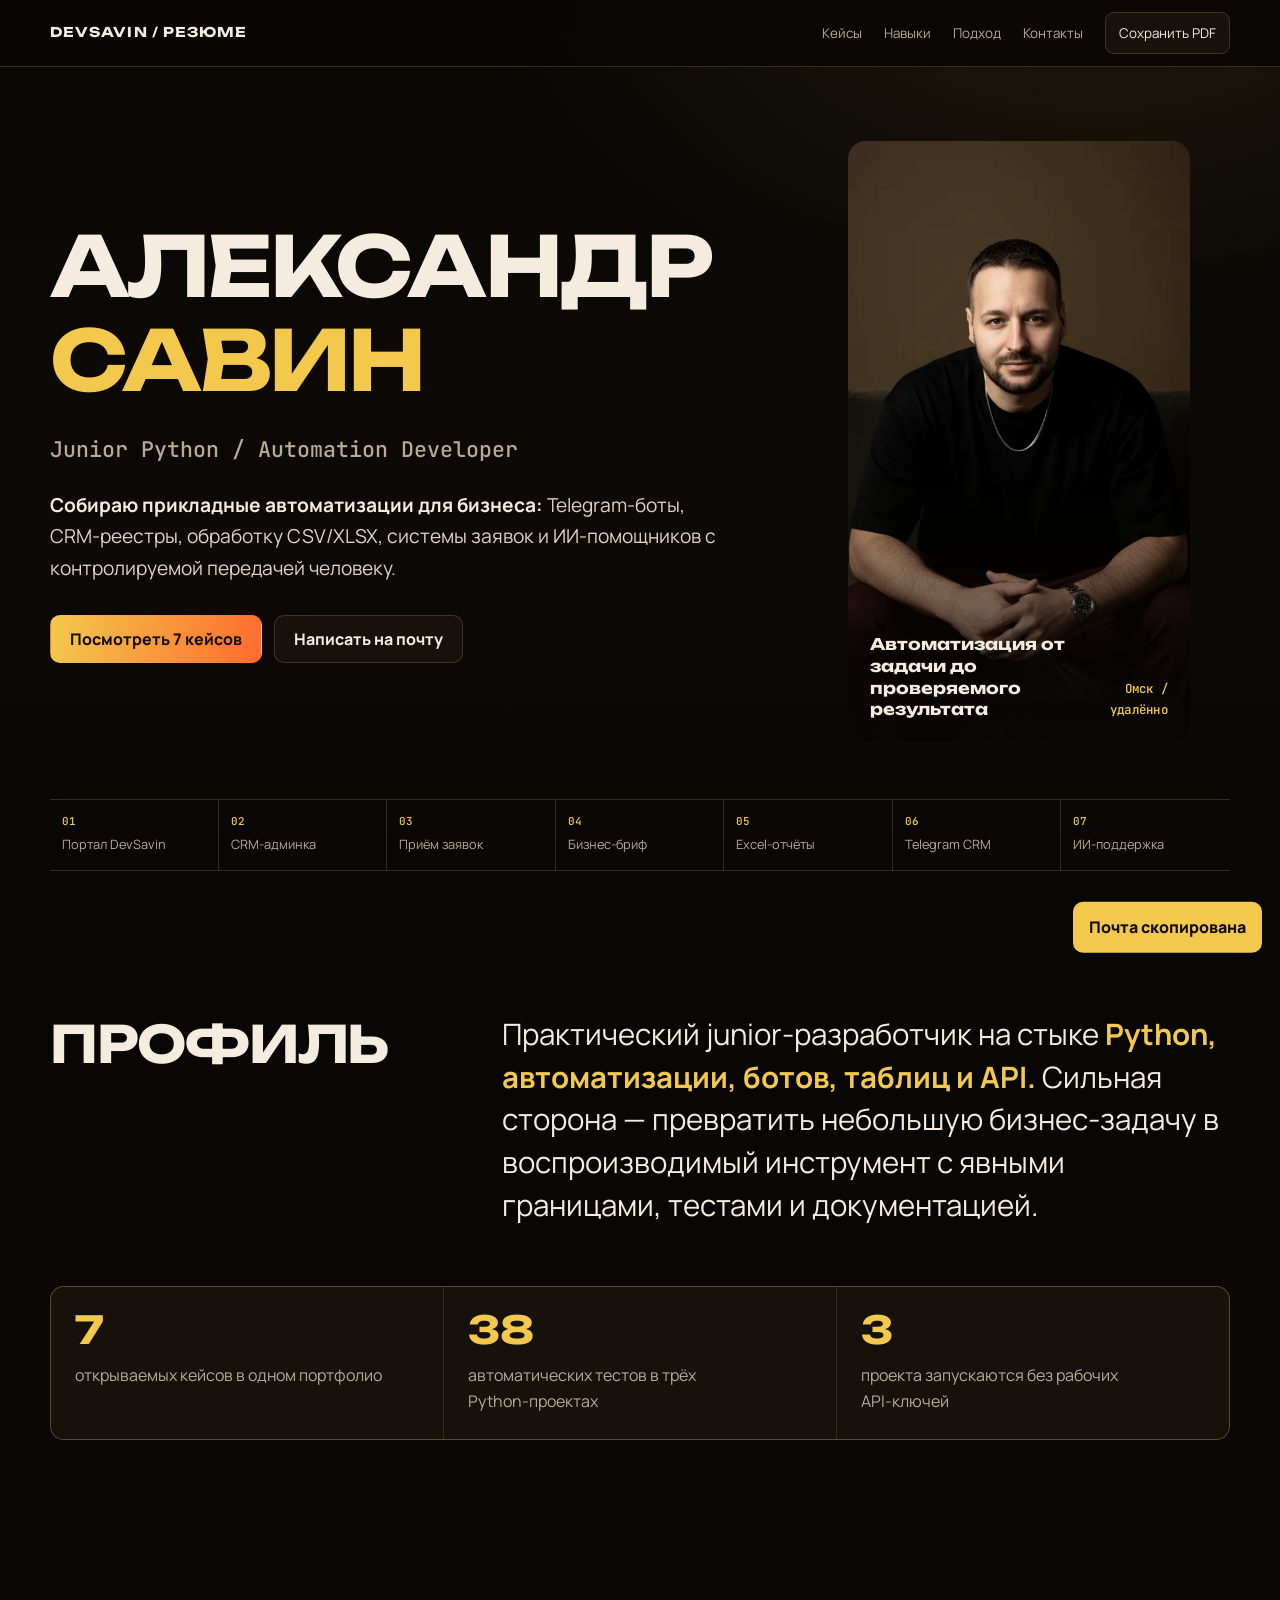
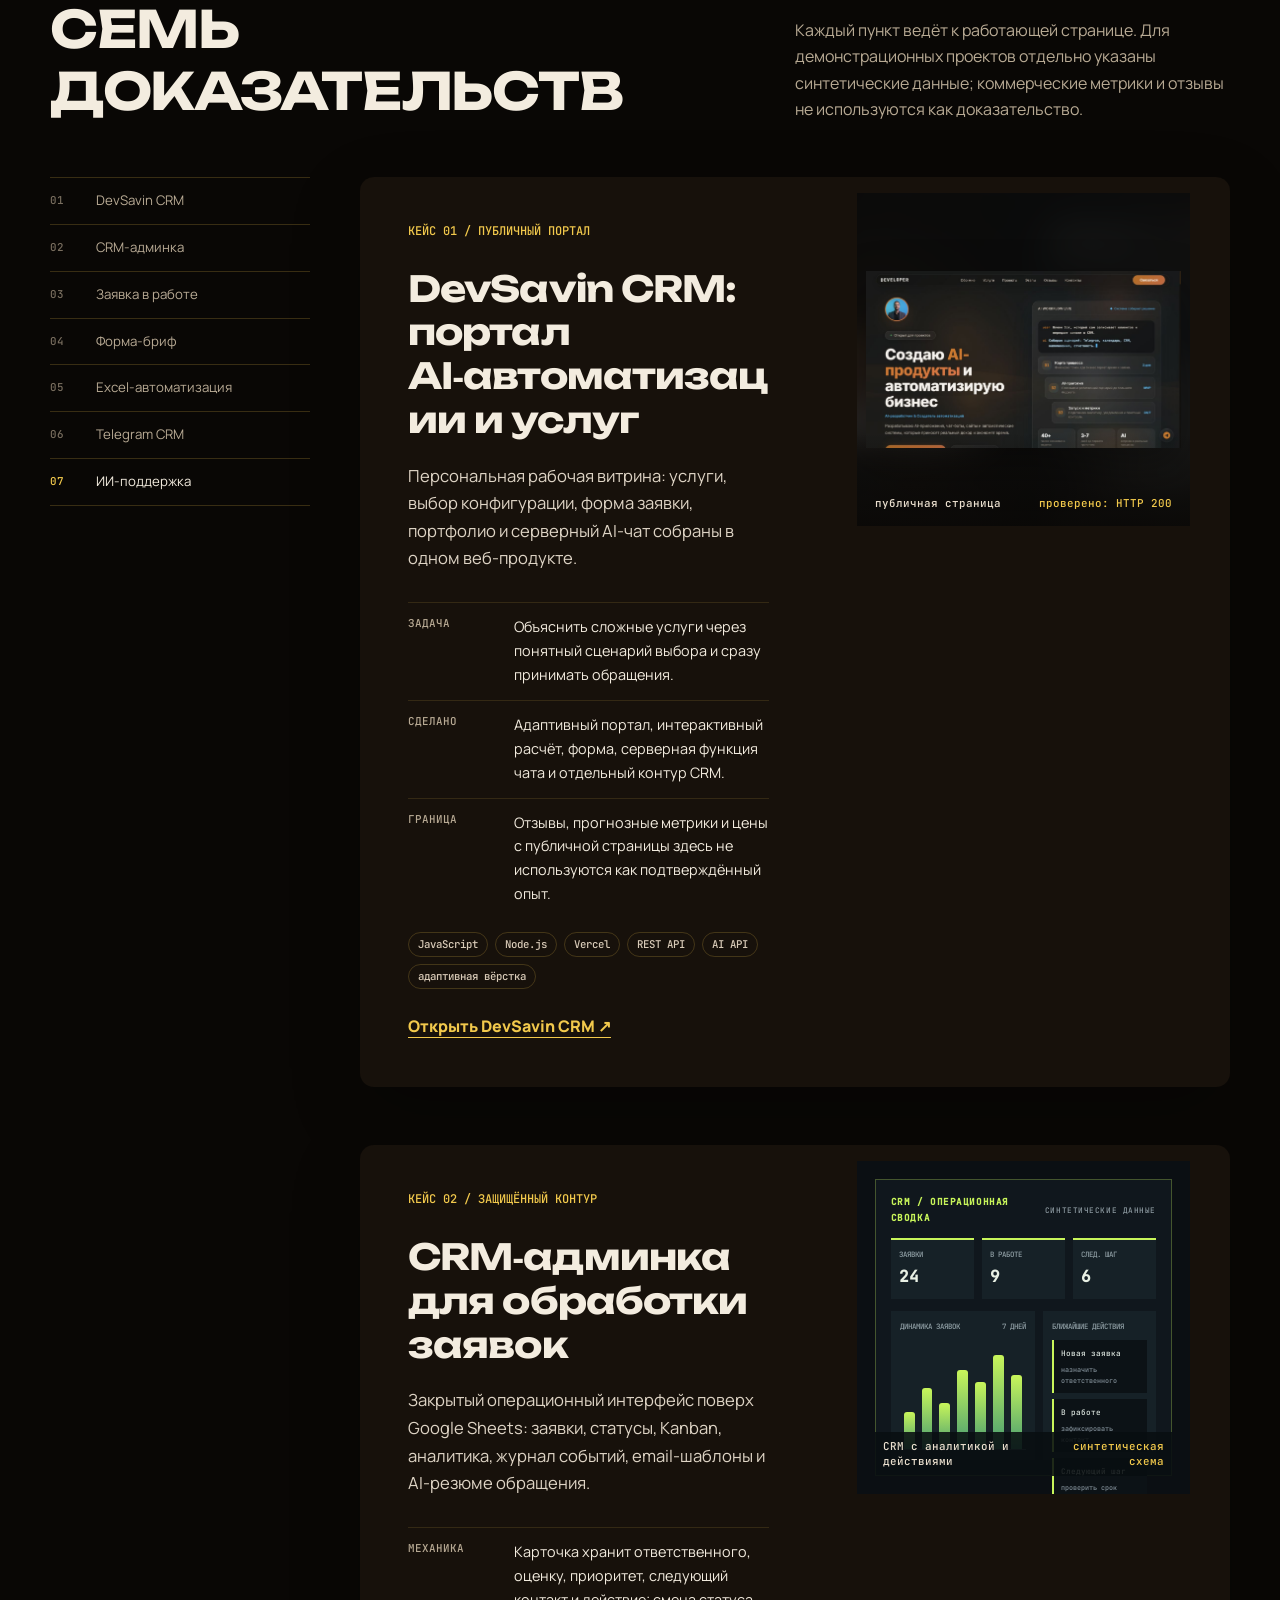
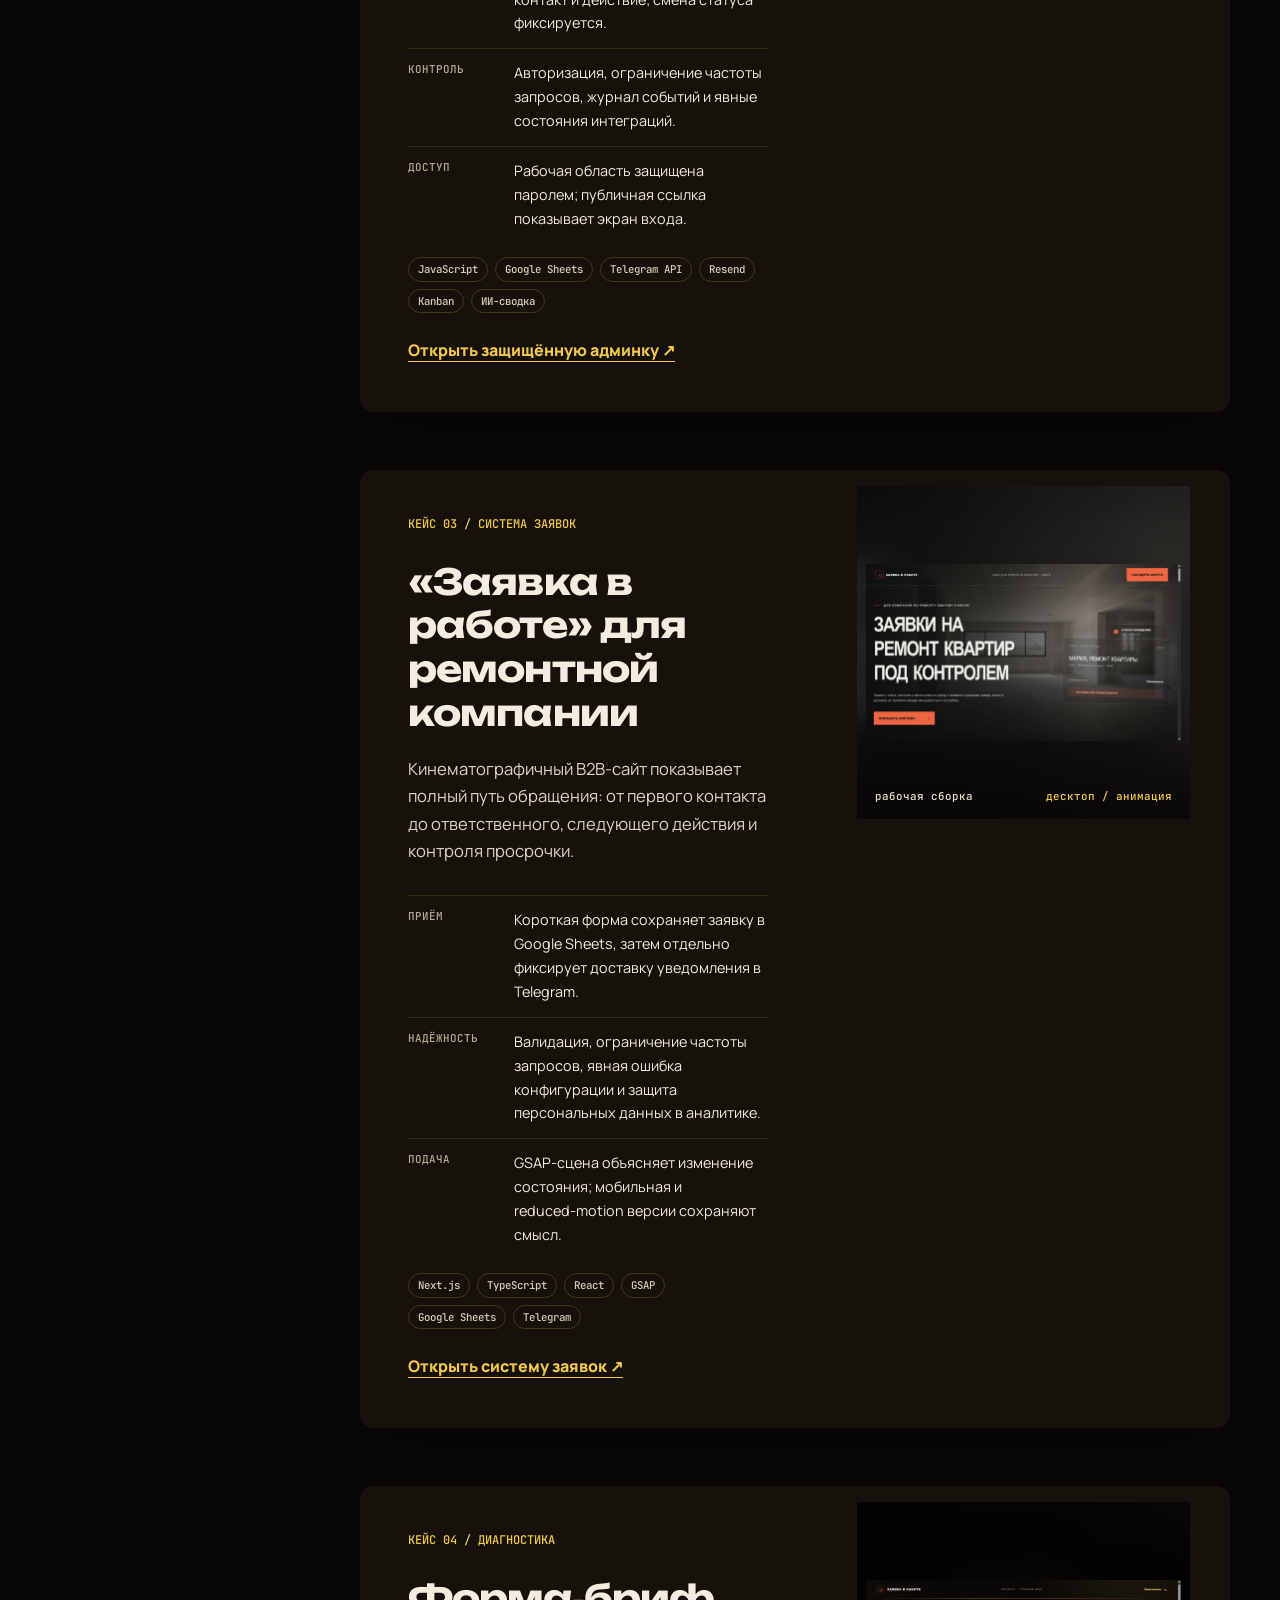
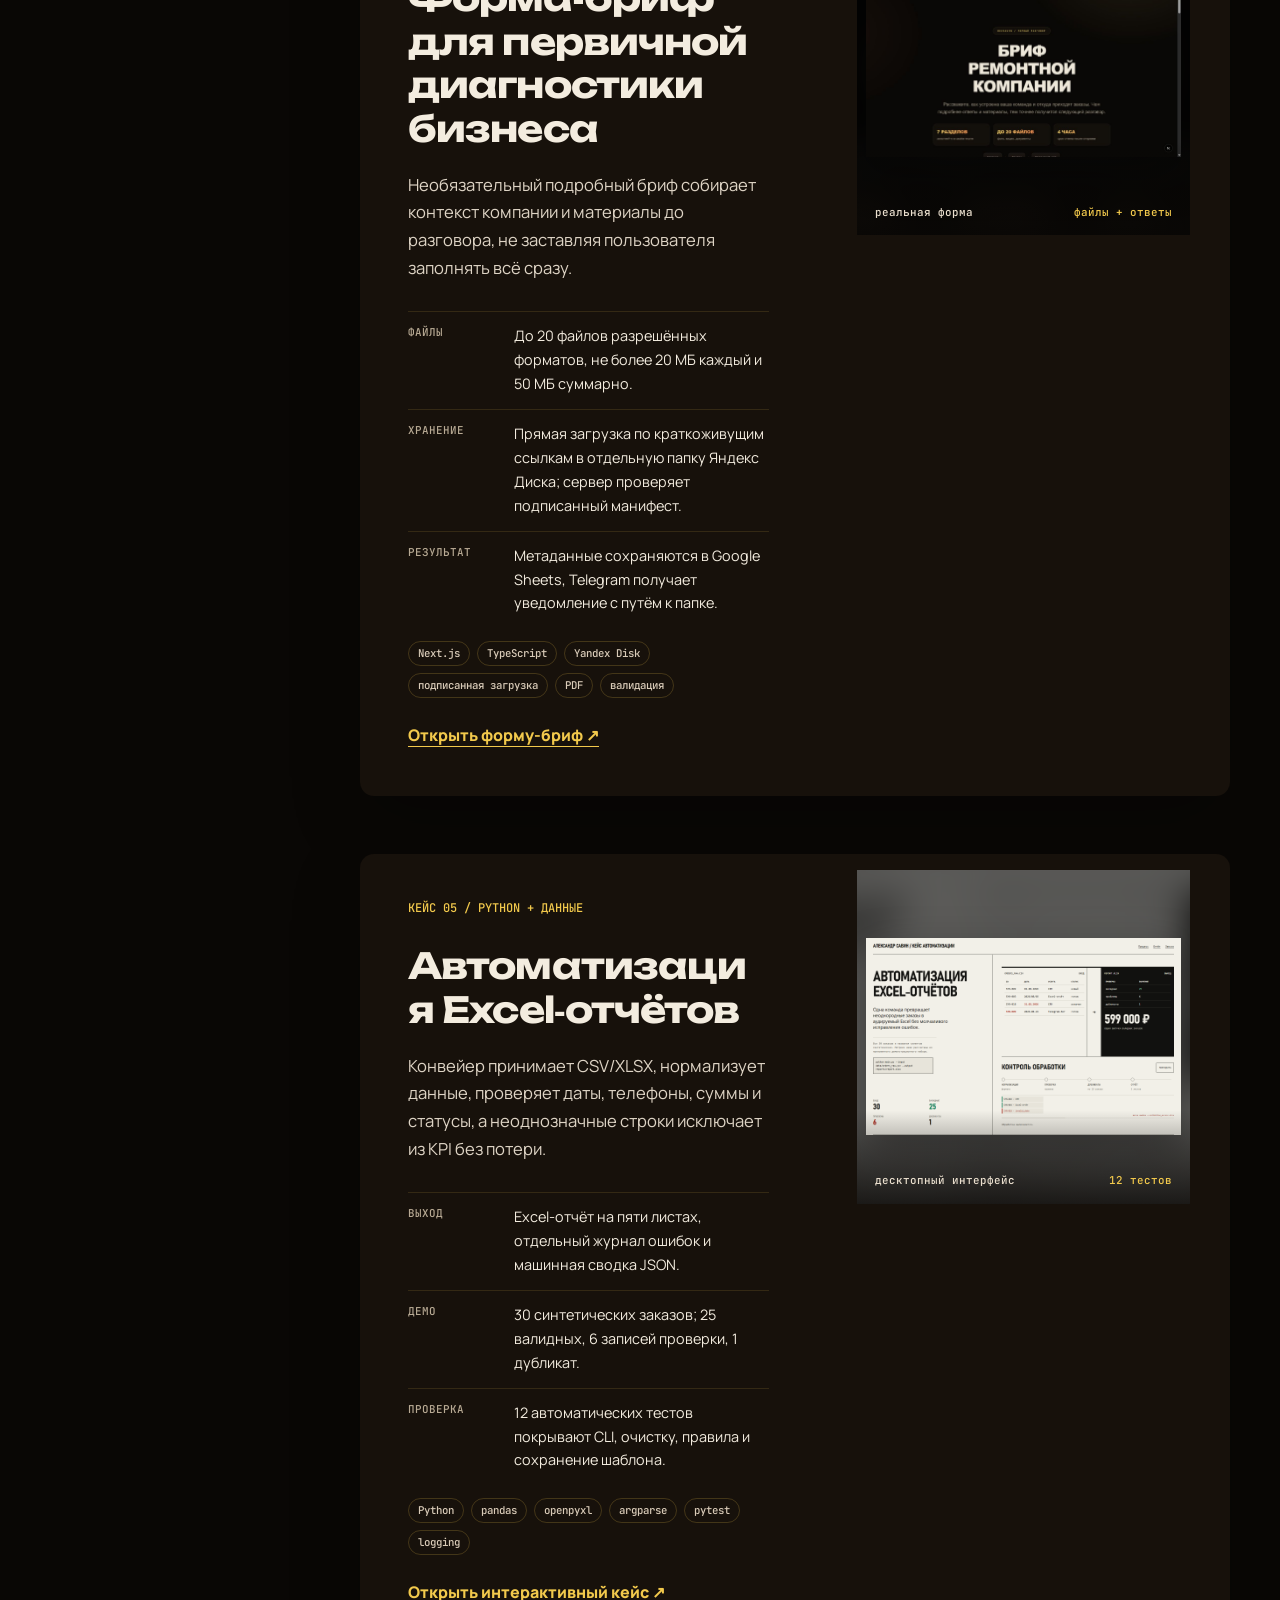
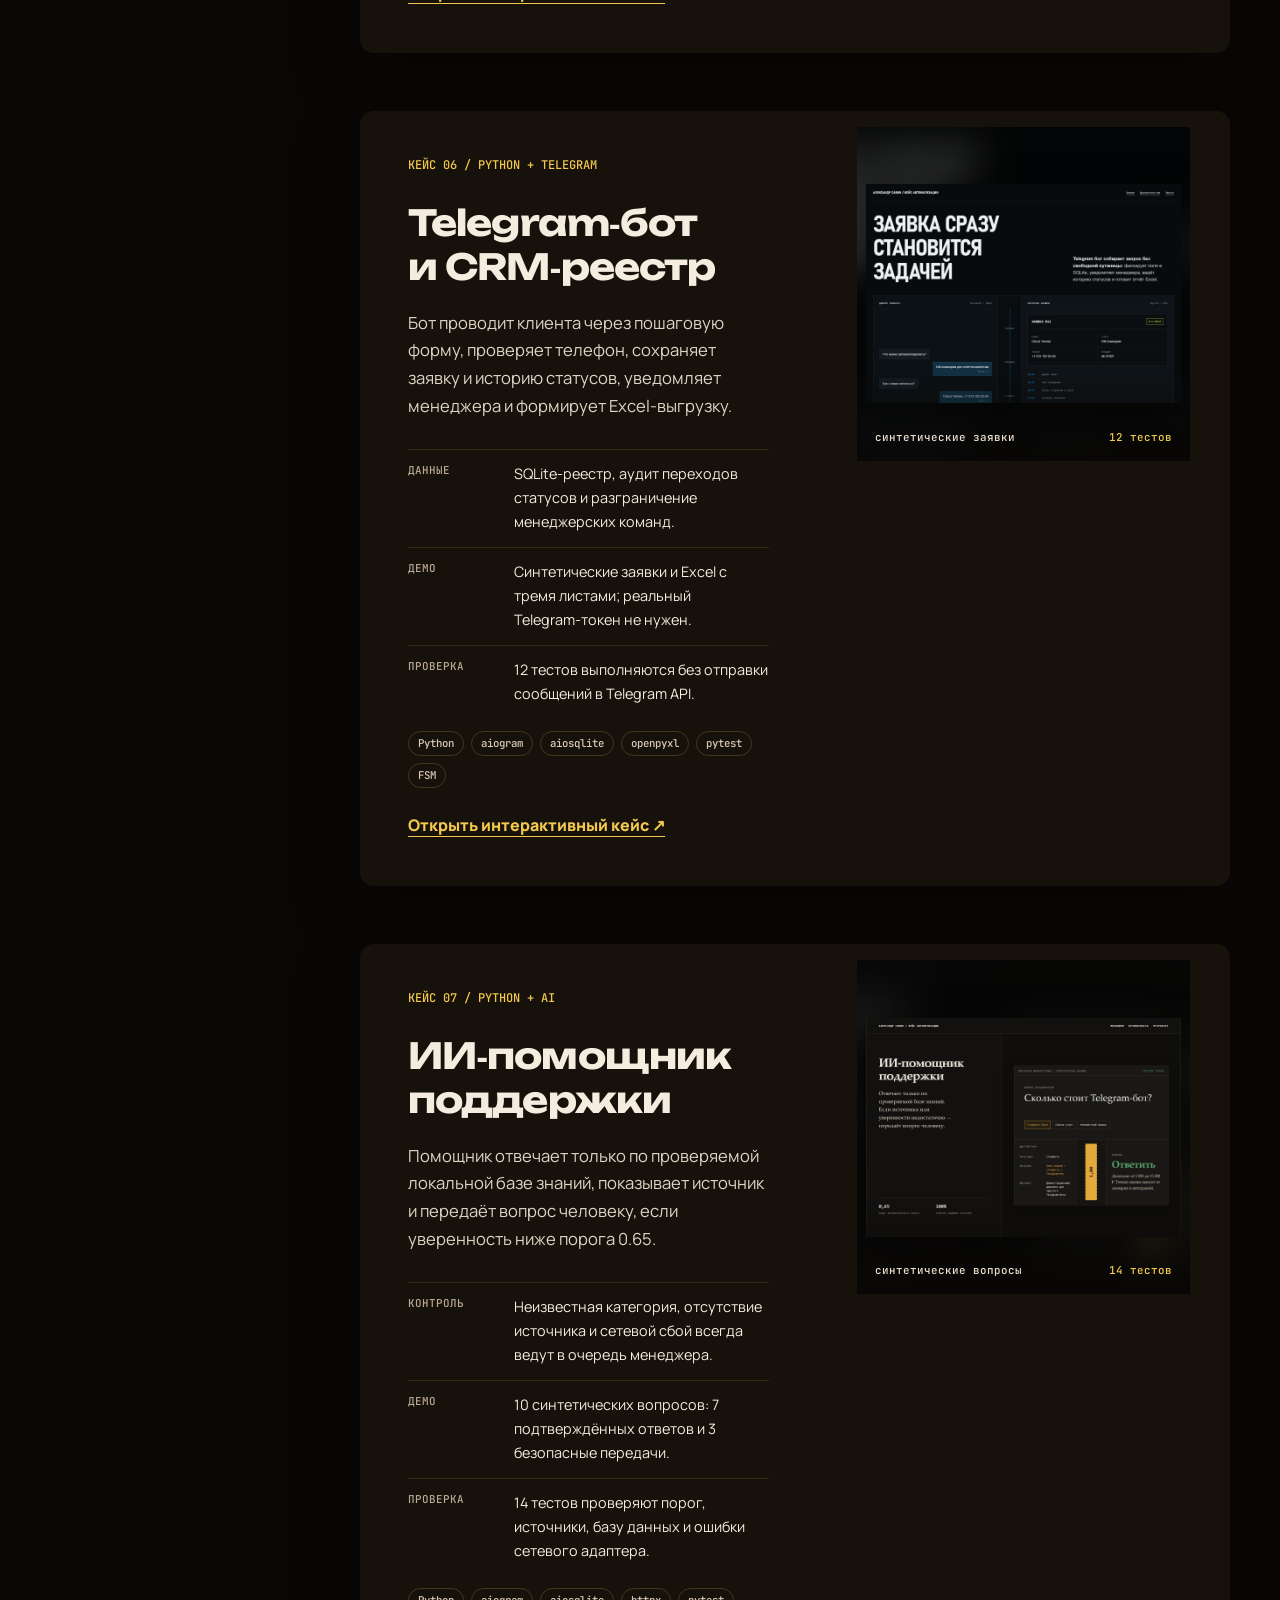
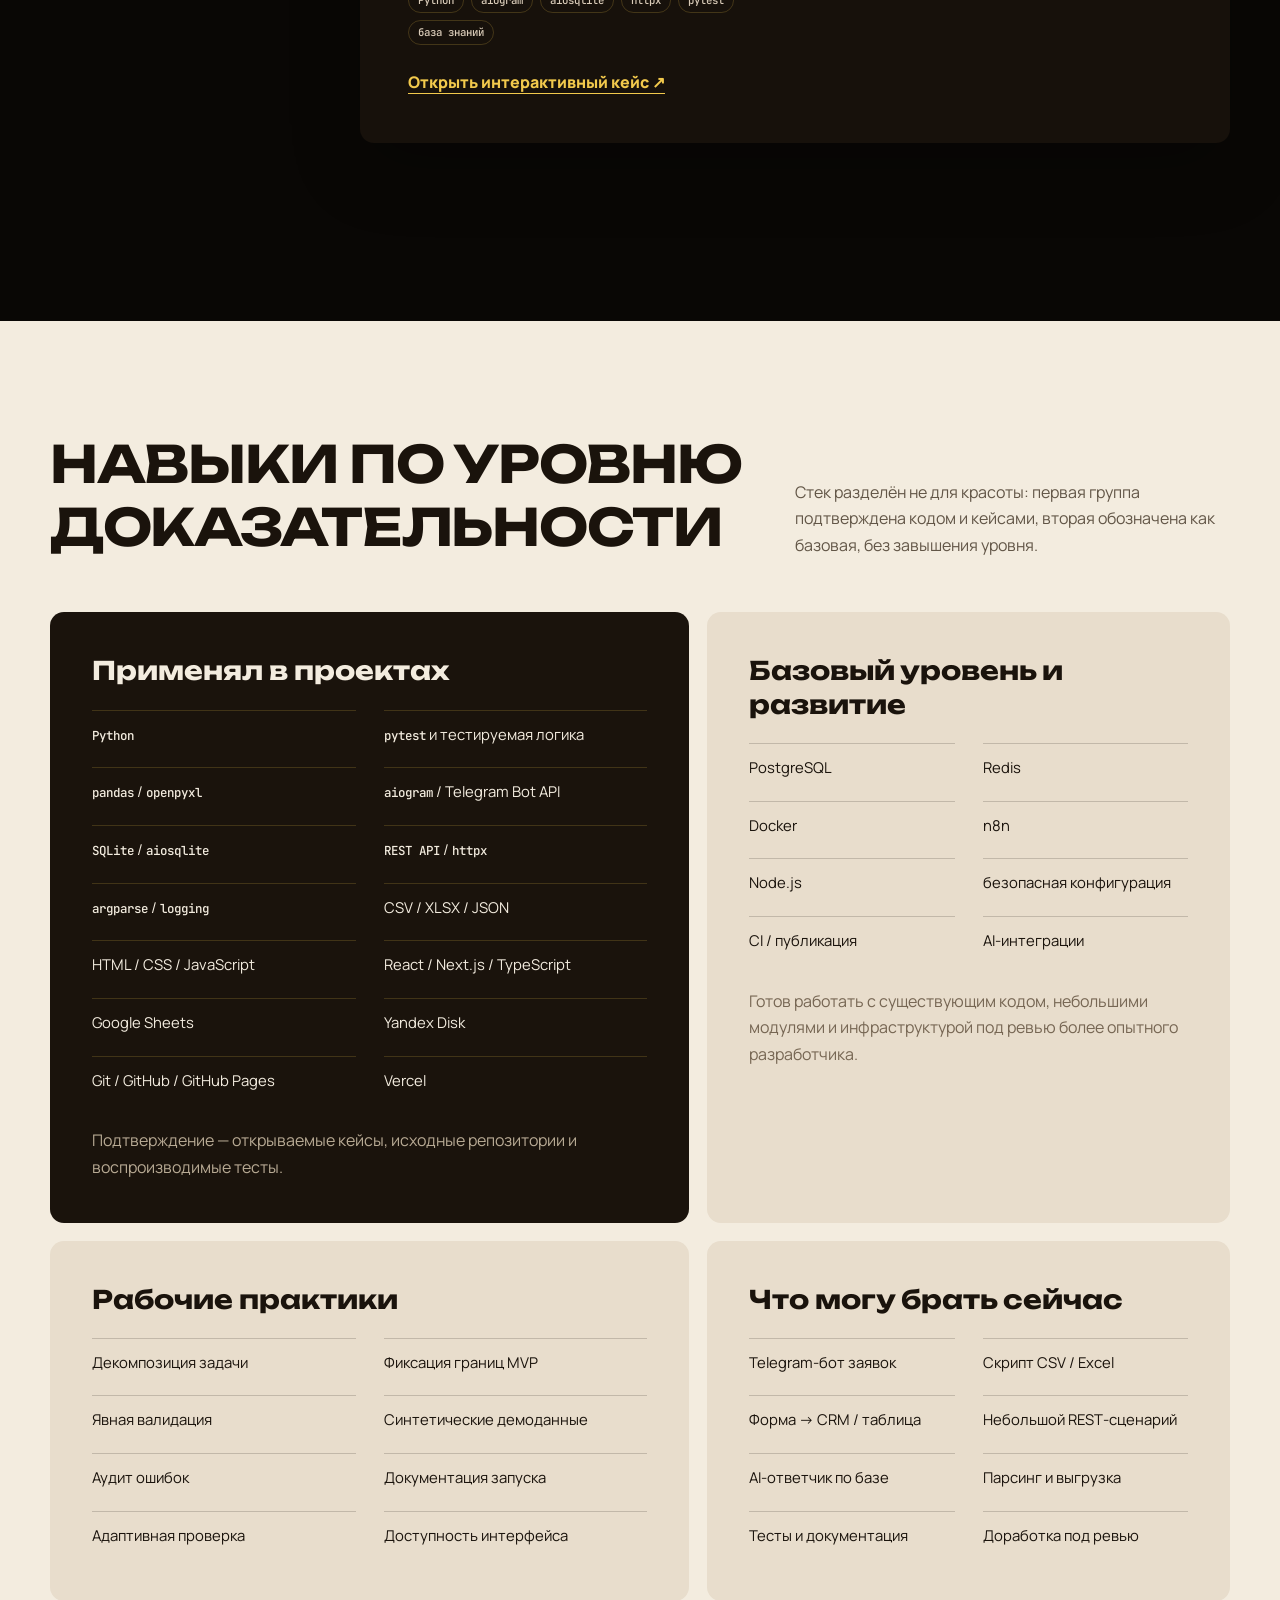
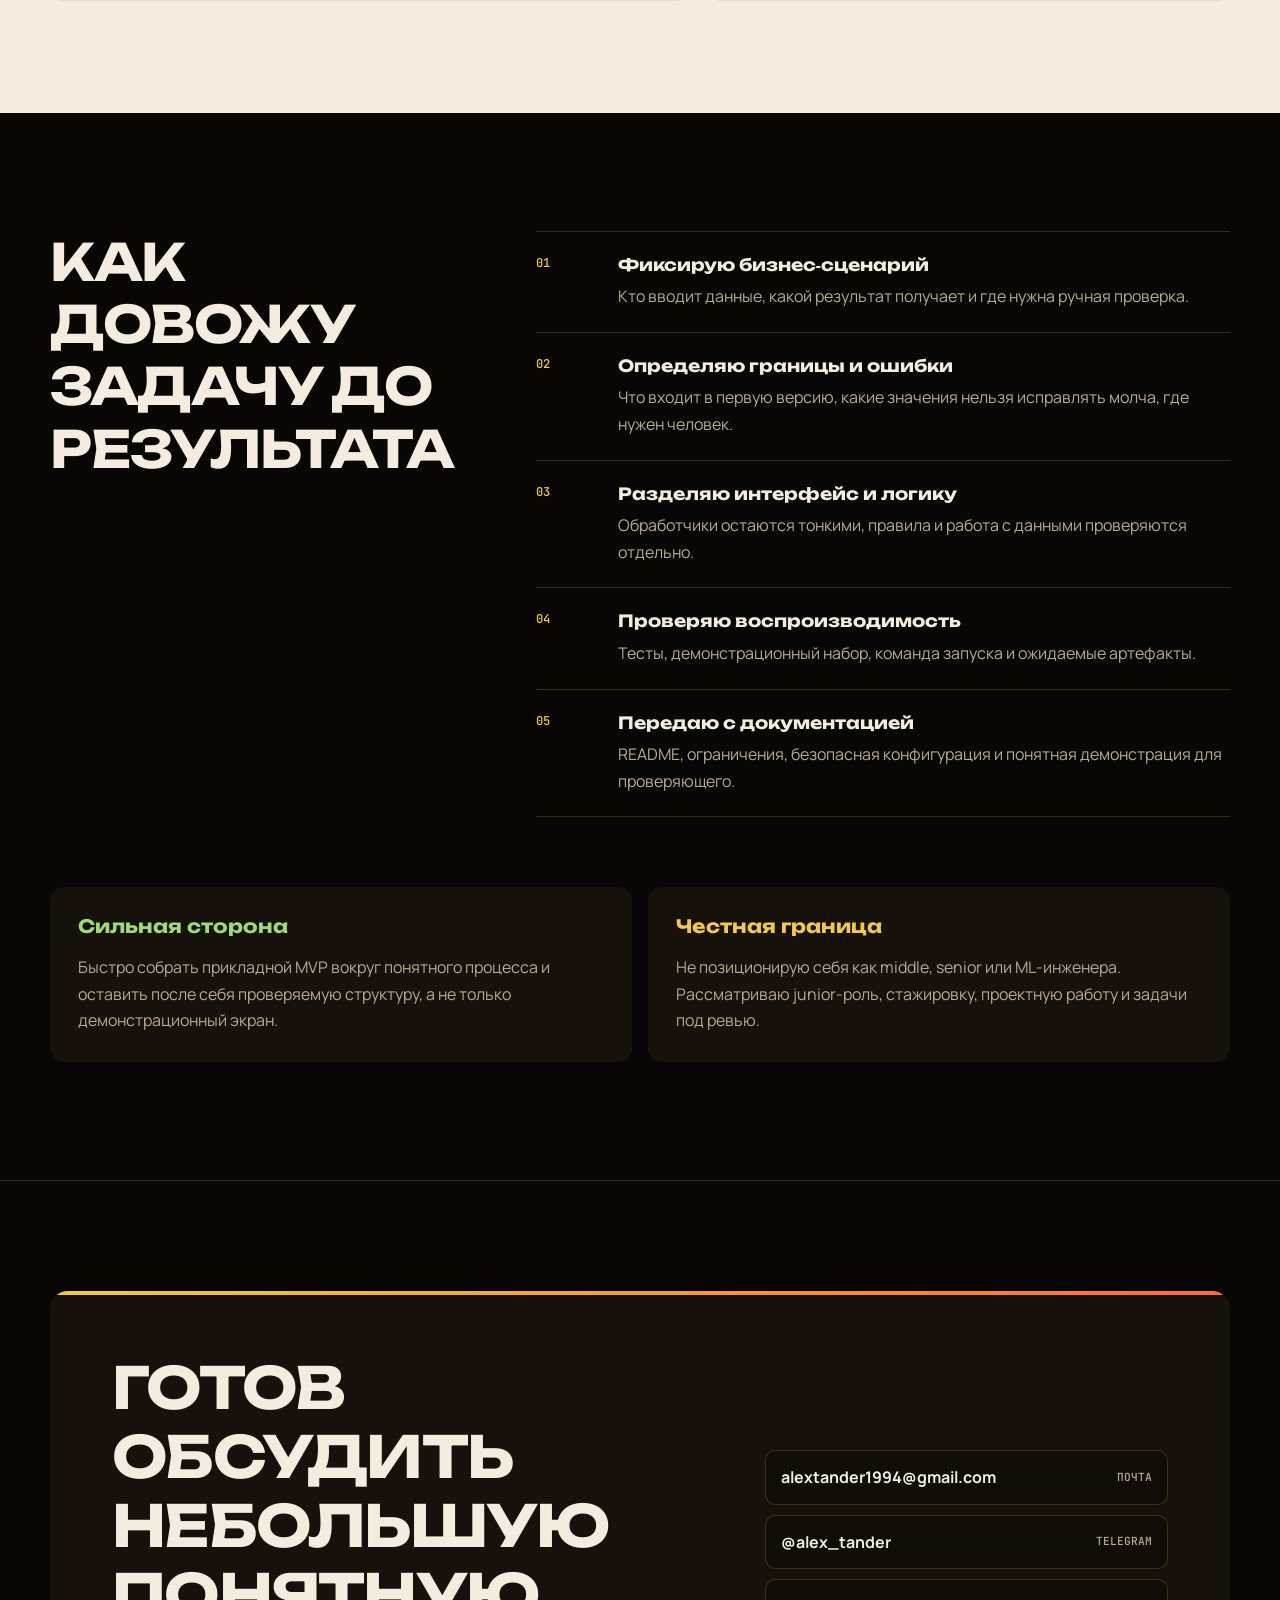
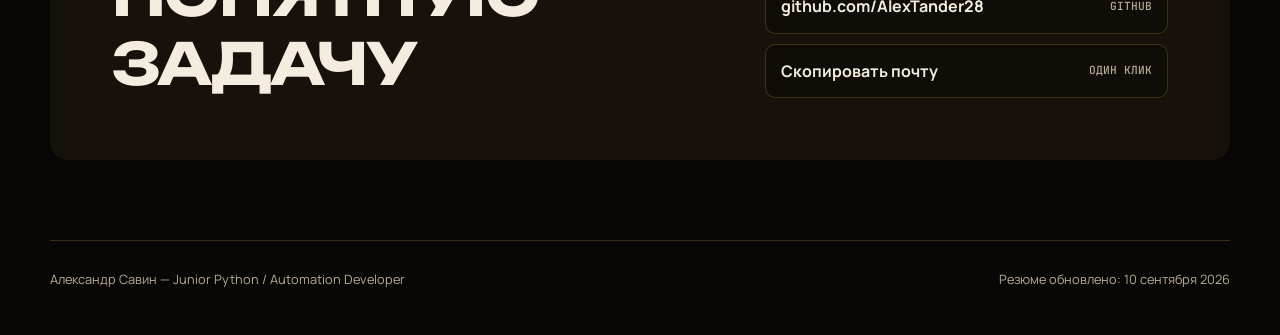
==== commit a2a0c280: "Prevent case headings from overlapping media" ====
--- a/index.html
+++ b/index.html
@@ -58,7 +58,7 @@
     .case-layout{display:grid;grid-template-columns:260px minmax(0,1fr);gap:50px;align-items:start}.case-rail{position:sticky;top:102px;border-top:1px solid var(--line)}
     .case-rail a{display:grid;grid-template-columns:36px 1fr;gap:10px;padding:14px 0;border-bottom:1px solid var(--line);text-decoration:none;color:var(--sand);font-size:.83rem;line-height:1.35}.case-rail a b{font:500 .68rem/1.6 var(--mono);color:#796e5f}.case-rail a.is-active,.case-rail a:hover{color:var(--paper)}.case-rail a.is-active b{color:var(--gold)}
     .case-stack{min-width:0}.case{scroll-margin-top:96px;display:grid;grid-template-columns:minmax(0,1.05fr) minmax(300px,.95fr);gap:0;margin-bottom:58px;background:var(--panel);border-radius:var(--r);overflow:hidden;box-shadow:0 24px 70px rgba(0,0,0,.24)}
-    .case-copy{padding:clamp(25px,4vw,48px);display:flex;flex-direction:column}.case-number{font:500 .75rem/1 var(--mono);color:var(--gold);margin-bottom:30px}.case h3{font:700 clamp(1.55rem,2.8vw,3rem)/1.22 var(--display);letter-spacing:-.025em;margin:0 0 20px;text-wrap:balance}.case-summary{font-size:1.04rem;margin:0 0 22px;color:#ded4c5}.case-facts{display:grid;gap:13px;margin:8px 0 26px}.case-fact{display:grid;grid-template-columns:92px 1fr;gap:14px;border-top:1px solid rgba(242,201,76,.13);padding-top:12px}.case-fact dt{font:500 .68rem/1.55 var(--mono);color:var(--sand);text-transform:uppercase}.case-fact dd{margin:0;font-size:.9rem}.stack{display:flex;flex-wrap:wrap;gap:7px;margin-top:auto}.stack span{border:1px solid var(--line);border-radius:999px;padding:6px 9px;font:500 .67rem/1 var(--mono);color:#d9cbb8}.case-link{margin-top:24px;align-self:flex-start;font-weight:800;color:var(--gold)}
+    .case-copy{min-width:0;padding:clamp(25px,4vw,48px);display:flex;flex-direction:column}.case-number{font:500 .75rem/1 var(--mono);color:var(--gold);margin-bottom:30px}.case h3{max-inline-size:100%;font:700 clamp(1.55rem,2.8vw,3rem)/1.22 var(--display);letter-spacing:-.025em;margin:0 0 20px;overflow-wrap:anywhere;text-wrap:balance}.case-summary{font-size:1.04rem;margin:0 0 22px;color:#ded4c5}.case-facts{display:grid;gap:13px;margin:8px 0 26px}.case-fact{display:grid;grid-template-columns:92px 1fr;gap:14px;border-top:1px solid rgba(242,201,76,.13);padding-top:12px}.case-fact dt{font:500 .68rem/1.55 var(--mono);color:var(--sand);text-transform:uppercase}.case-fact dd{margin:0;font-size:.9rem}.stack{display:flex;flex-wrap:wrap;gap:7px;margin-top:auto}.stack span{border:1px solid var(--line);border-radius:999px;padding:6px 9px;font:500 .67rem/1 var(--mono);color:#d9cbb8}.case-link{margin-top:24px;align-self:flex-start;font-weight:800;color:var(--gold)}
     .case-media{position:relative;min-height:0;aspect-ratio:1/1;background:#0b0907;overflow:hidden;display:grid;place-items:center;isolation:isolate}.case-media::before{content:"";position:absolute;z-index:-2;inset:-8%;background:var(--preview) center/cover no-repeat;filter:blur(18px) brightness(.38) saturate(.72);transform:scale(1.08)}.case-media img{width:calc(100% - 18px);height:calc(100% - 18px);object-fit:contain;display:block;position:relative;z-index:1;filter:drop-shadow(0 16px 22px rgba(0,0,0,.35));transition:transform .8s cubic-bezier(.16,1,.3,1),filter .4s}.case:hover .case-media img{transform:scale(1.035)}.case-media::after{content:"";position:absolute;z-index:2;inset:0;background:linear-gradient(180deg,transparent 72%,rgba(9,7,5,.78));pointer-events:none}.media-caption{position:absolute;z-index:3;left:18px;right:18px;bottom:15px;display:flex;justify-content:space-between;gap:12px;font:500 .68rem/1.4 var(--mono);color:#eadfce}.media-caption span:last-child{color:var(--gold);text-align:right}
     .crm-demo{background:#0b0f13;padding:18px;display:block}.crm-demo::before,.crm-demo::after{display:none}.crm-shell{height:100%;min-height:0;border:1px solid rgba(200,245,90,.28);background:#10171d;color:#e8f0e4;padding:15px;font-family:var(--mono);display:grid;grid-template-rows:auto auto 1fr;gap:12px}.crm-head,.crm-stats,.crm-content{display:grid;gap:8px}.crm-head{grid-template-columns:1fr auto;align-items:center;font-size:.58rem;letter-spacing:.06em}.crm-head b{color:#c8f55a}.crm-head span{color:#8e9ba2;font-size:.48rem}.crm-stats{grid-template-columns:repeat(3,1fr)}.crm-stat{padding:8px;background:#162127;border-top:2px solid #c8f55a}.crm-stat span{display:block;color:#91a0a6;font-size:.46rem}.crm-stat b{display:block;font-size:1rem;margin-top:4px}.crm-content{grid-template-columns:1.12fr .88fr;min-height:0}.crm-chart,.crm-kanban{background:#162127;padding:9px;min-height:0}.crm-label{display:flex;justify-content:space-between;color:#91a0a6;font-size:.46rem;margin-bottom:8px}.chart-bars{height:calc(100% - 22px);min-height:100px;display:flex;align-items:end;gap:7px;border-bottom:1px solid #405057;padding:0 4px}.chart-bars i{display:block;flex:1;background:linear-gradient(180deg,#c8f55a,#469c72);border-radius:3px 3px 0 0}.crm-kanban{display:grid;grid-template-rows:auto 1fr}.crm-tasks{display:grid;gap:6px}.crm-task{padding:7px;background:#0c1216;border-left:2px solid #c8f55a;font-size:.48rem;color:#d7e0da}.crm-task small{display:block;color:#7f8c95;margin-top:4px;font-size:.42rem}.crm-demo .media-caption{background:rgba(9,14,17,.88);left:18px;right:18px;bottom:18px;padding:7px 8px}
 
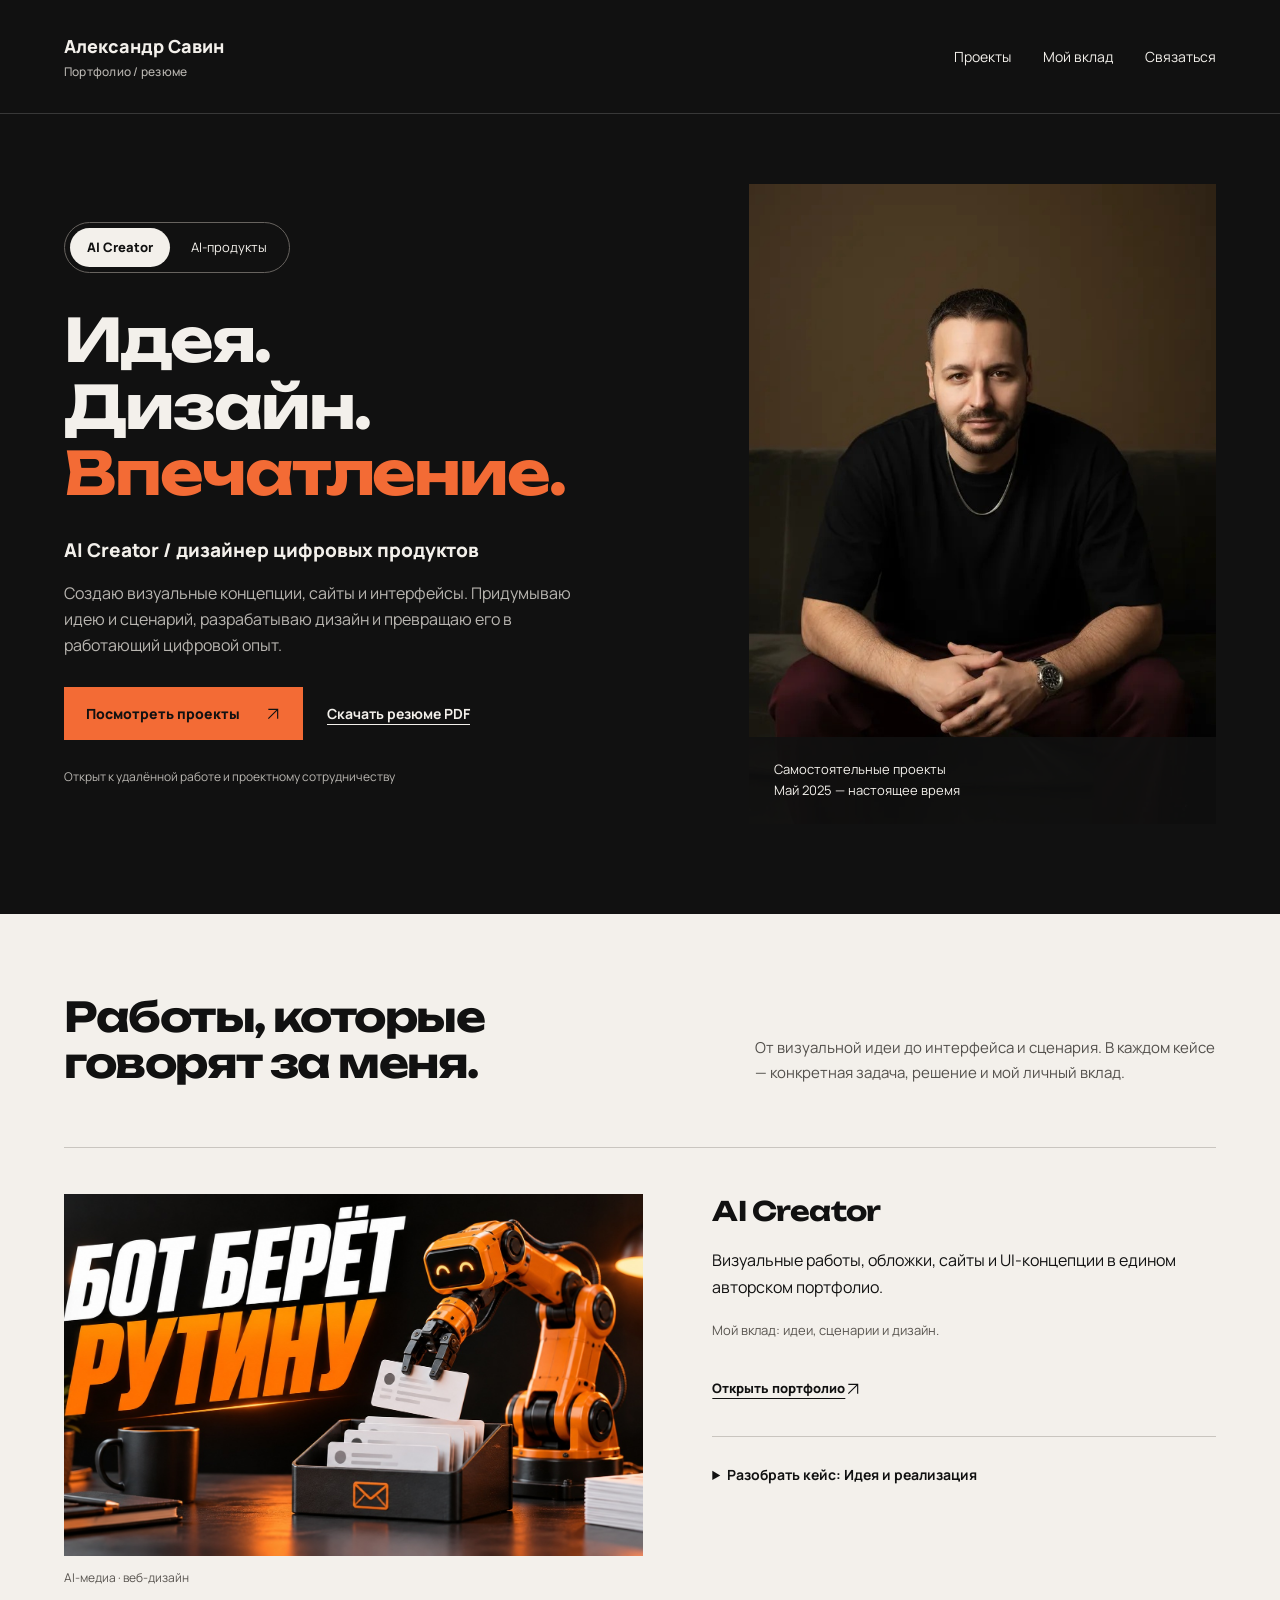
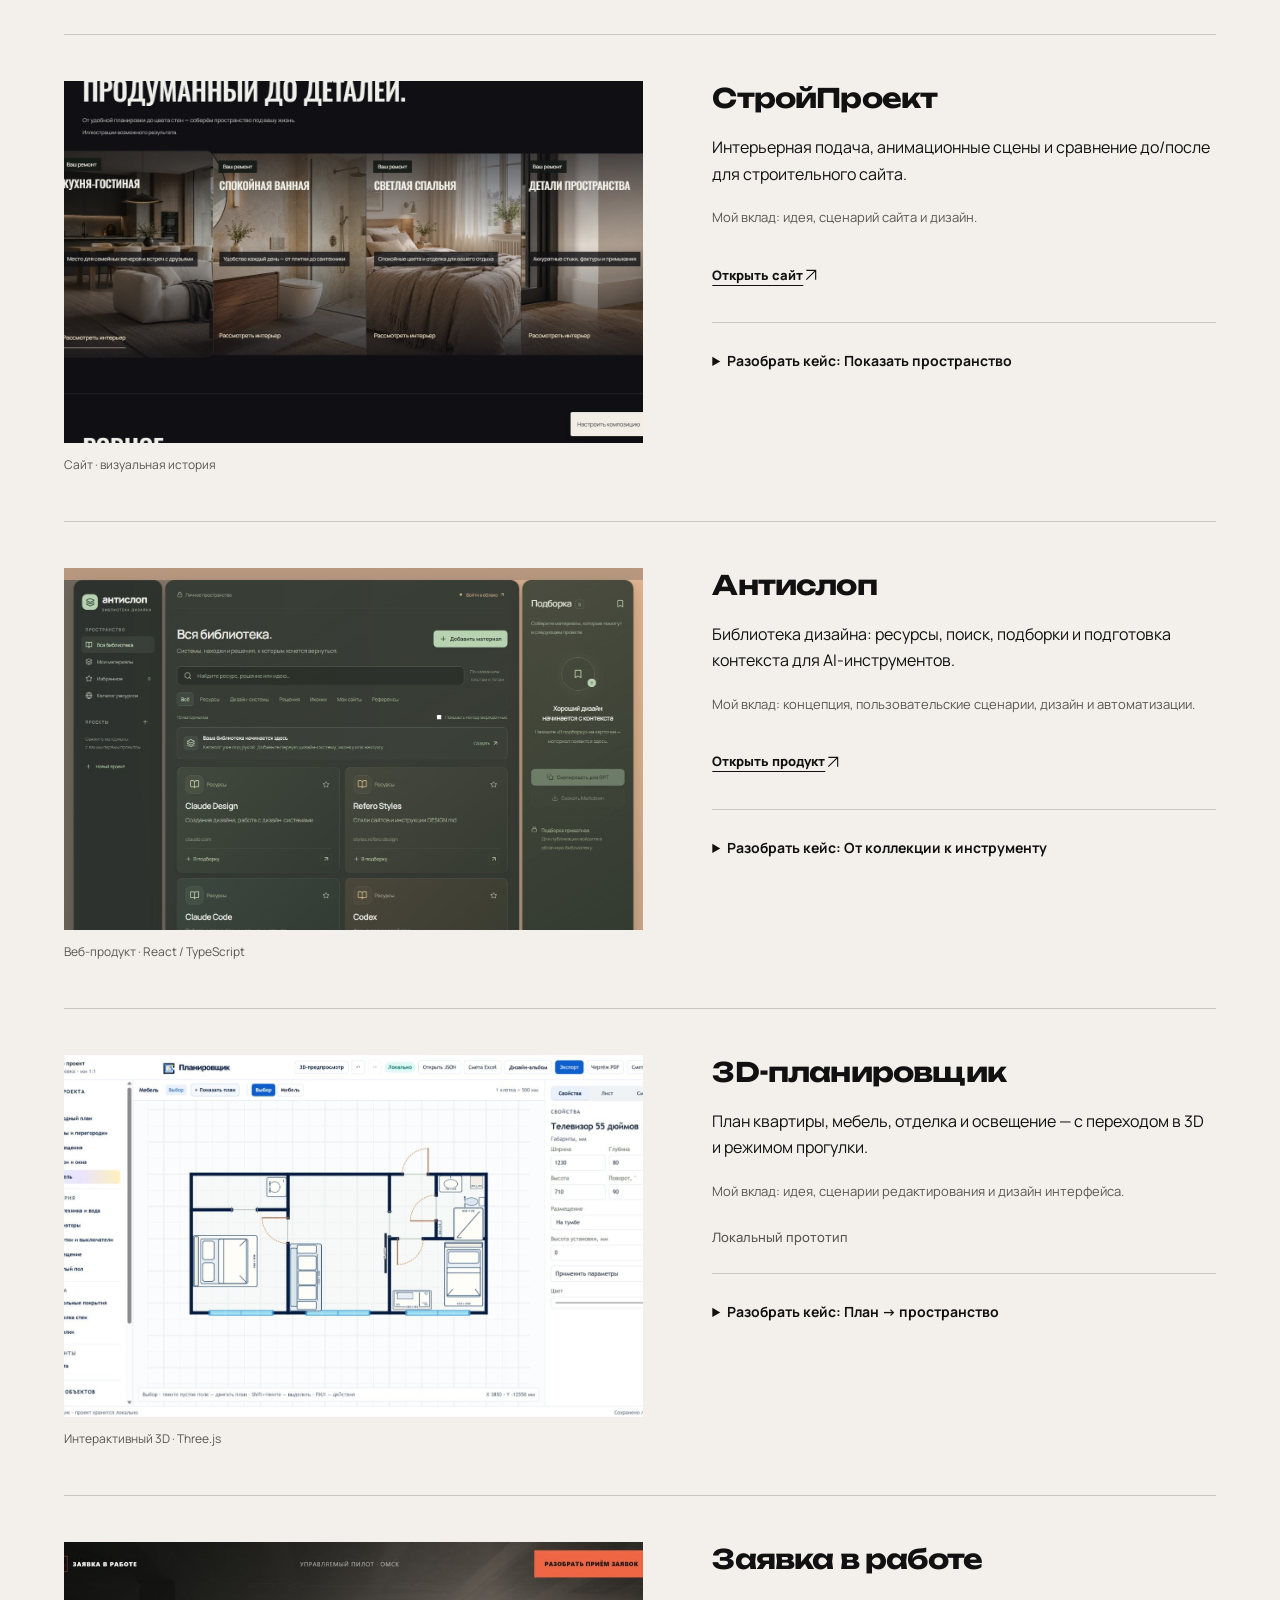
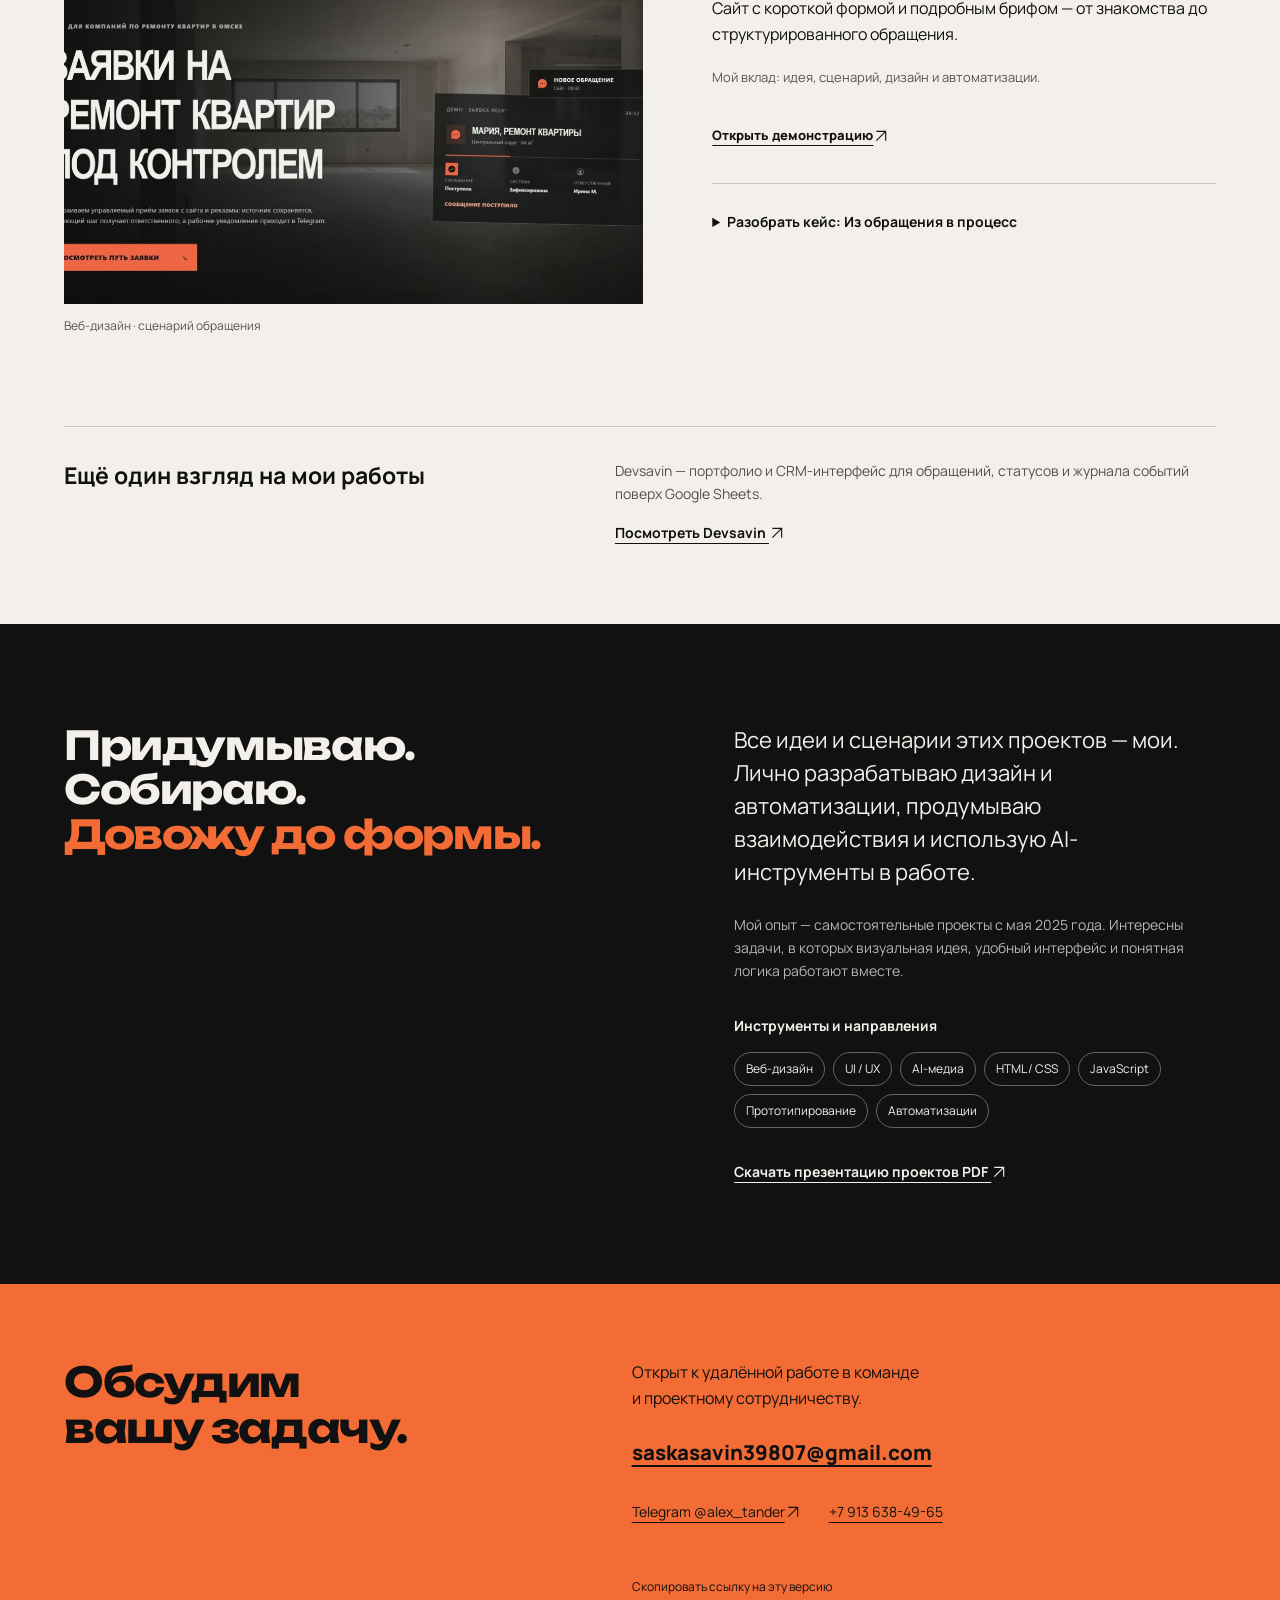
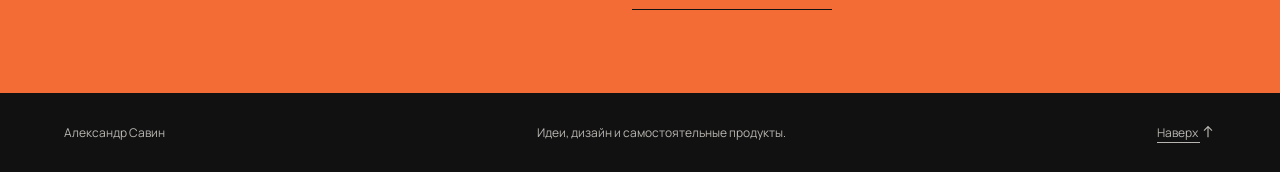
==== commit 077e3d05: "Add interactive career portfolio with two resume views" ====
--- a/index.html
+++ b/index.html
@@ -1,349 +1,14 @@
 <!doctype html>
-<html lang="ru">
-<head>
-  <meta charset="utf-8">
-  <meta name="viewport" content="width=device-width, initial-scale=1">
-  <meta name="description" content="Резюме и портфолио Александра Савина — Junior Python / Automation Developer. Семь проверяемых кейсов: Python, Telegram-боты, CRM, Excel-отчёты, AI-помощники и системы заявок.">
-  <title>Александр Савин — Python и автоматизация</title>
-  <style>
-    @font-face{font-family:Unbounded;src:url('./assets/Unbounded-700.ttf') format('truetype');font-weight:700;font-display:swap}
-    @font-face{font-family:Manrope;src:url('./assets/Manrope-Variable.ttf') format('truetype');font-weight:300 800;font-display:swap}
-    @font-face{font-family:JetBrains Mono;src:url('./assets/JetBrainsMono-500.ttf') format('truetype');font-weight:500;font-display:swap}
-    :root{
-      color-scheme:dark;
-      --ink:#090705;--ink-2:#100d09;--panel:#17110b;--panel-2:#21170e;
-      --paper:#f3ecdf;--sand:#b8aa94;--gold:#f2c94c;--orange:#ff6b2e;
-      --green:#9cda7a;--red:#ff796c;--line:rgba(242,201,76,.20);
-      --display:Unbounded,'Arial Narrow',sans-serif;--body:Manrope,Arial,sans-serif;--mono:'JetBrains Mono',Consolas,monospace;
-      --wrap:min(1180px,calc(100% - 40px));--r:14px;
-    }
-    *{box-sizing:border-box}
-    html{scroll-behavior:smooth;scroll-padding-top:86px;overflow-x:hidden}
-    body{margin:0;min-width:320px;overflow-x:hidden;background:var(--ink);color:var(--paper);font:16px/1.66 var(--body);-webkit-font-smoothing:antialiased}
-    body::before{content:"";position:fixed;inset:0;z-index:-2;background:radial-gradient(900px 560px at 86% -8%,rgba(242,201,76,.10),transparent 70%),linear-gradient(180deg,#090705,#0c0906 55%,#090705);pointer-events:none}
-    ::selection{background:var(--gold);color:#140d02}
-    a{color:inherit;text-underline-offset:5px;text-decoration-thickness:1px}
-    a:hover{color:var(--gold)}
-    button{font:inherit}
-    :focus-visible{outline:3px solid var(--gold);outline-offset:4px}
-    .skip{position:fixed;left:16px;top:-80px;z-index:100;background:var(--gold);color:#140d02;padding:10px 16px;border-radius:8px;font-weight:800}.skip:focus{top:16px}
-    .wrap{width:var(--wrap);margin-inline:auto}
-    .mono{font-family:var(--mono);font-size:.78rem;letter-spacing:.02em}
-    .muted{color:var(--sand)}
-    .accent{color:var(--gold)}
-    .topbar{position:sticky;top:0;z-index:40;background:rgba(9,7,5,.92);border-bottom:1px solid var(--line)}
-    .topbar-inner{width:var(--wrap);min-height:66px;margin:auto;display:flex;align-items:center;justify-content:space-between;gap:22px}
-    .brand{font:700 .84rem/1 var(--display);letter-spacing:.08em;text-decoration:none;color:var(--paper)}
-    .nav{display:flex;align-items:center;gap:22px;font-size:.84rem}.nav a{text-decoration:none;color:var(--sand)}.nav a:hover{color:var(--paper)}
-    .print-btn{border:1px solid var(--line);border-radius:9px;background:var(--panel);color:var(--paper);padding:9px 13px;cursor:pointer}.print-btn:hover{border-color:var(--gold);color:var(--gold)}
-    .reading-progress{position:absolute;left:0;bottom:-1px;width:0;height:2px;background:linear-gradient(90deg,var(--gold),var(--orange));transform-origin:left}
+<html lang="ru"><head><meta charset="utf-8"><meta name="viewport" content="width=device-width,initial-scale=1"><meta name="theme-color" content="#111111"><meta name="description" content="Александр Савин — AI Creator, цифровые продукты и автоматизации. Избранные самостоятельные проекты и контакты."><title>Александр Савин — AI Creator и цифровые продукты</title><link rel="stylesheet" href="styles.css"><script src="app.js" defer></script></head>
+<body><a class="skip" href="#main">К содержанию</a><header class="header"><a class="wordmark" href="#">Александр Савин<span>Портфолио / резюме</span></a><nav aria-label="Основная навигация"><a href="#projects">Проекты</a><a href="#approach">Мой вклад</a><a href="#contact">Связаться</a></nav></header>
+<main id="main"><noscript><style>.view-switch{display:none}</style><div class="no-script">Показана версия AI Creator. Проекты и контакты доступны без JavaScript. <a href="downloads/HH-AI-Creator.pdf" download>Резюме AI Creator PDF</a> <a href="downloads/HH-AI-Products.pdf" download>Резюме AI-продукты PDF</a></div></noscript><section class="hero"><div class="hero-copy"><div class="view-switch" role="group" aria-label="Направление резюме"><a href="?view=creator" data-view="creator" aria-current="page">AI Creator</a><a href="?view=products" data-view="products">AI-продукты</a></div><h1>Идея.<br>Дизайн.<br><span id="hero-word">Впечатление.</span></h1><p class="role" id="role">AI Creator / дизайнер цифровых продуктов</p><p class="hero-description" id="intro">Создаю визуальные концепции, сайты и интерфейсы. Придумываю идею и сценарий, разрабатываю дизайн и превращаю его в работающий цифровой опыт.</p><div class="actions"><a class="button primary" href="#projects">Посмотреть проекты <span aria-hidden="true"><svg class="arrow" viewBox="0 0 24 24" aria-hidden="true"><path d="M5 19 19 5M5 5h14v14"/></svg></span></a><a class="text-link" id="resume" href="downloads/HH-AI-Creator.pdf" download>Скачать резюме PDF</a></div><p class="availability">Открыт к удалённой работе и проектному сотрудничеству</p></div><figure class="portrait"><img src="assets/portrait.jpg" width="720" height="986" alt="Александр Савин — портрет без очков" fetchpriority="high"><figcaption>Самостоятельные проекты<br>Май 2025 — настоящее время</figcaption></figure></section>
+<section class="work section" id="projects"><div class="section-heading"><h2>Работы, которые<br>говорят за меня.</h2><p>От визуальной идеи до интерфейса и сценария. В каждом кейсе — конкретная задача, решение и мой личный вклад.</p></div><div id="project-list">
+<article class="project" id="creator" data-project="creator"><div class="project-image"><img src="assets/cover.jpg" width="1672" height="941" loading="lazy" alt="Визуальная работа из портфолио AI Creator"><span>AI-медиа · веб-дизайн</span></div><div class="project-body"><h3>AI Creator</h3><p>Визуальные работы, обложки, сайты и UI-концепции в едином авторском портфолио.</p><p class="contribution">Мой вклад: идеи, сценарии и дизайн.</p><div class="project-actions"><a href="https://alextander28.github.io/ai-creator-portfolio/site/index.html" target="_blank" rel="noopener noreferrer">Открыть портфолио <svg class="arrow" viewBox="0 0 24 24" aria-hidden="true"><path d="M5 19 19 5M5 5h14v14"/></svg></a></div><details id="creator-case"><summary>Разобрать кейс: Идея и реализация</summary><div class="case-copy"><h4>Задача</h4><p>Собрать визуальные эксперименты и цифровые работы в узнаваемую авторскую подачу.</p><h4>Решение</h4><p>Контрастная композиция, крупные изображения и отдельные категории работ помогают оценить визуальный подход.</p><h4>Статус</h4><p>Публичное портфолио. AI-инструменты используются при создании материалов; идеи и сценарии — мои.</p></div></details></div></article>
+<article class="project" id="antislop" data-project="antislop"><div class="project-image"><img src="assets/library.jpg" width="1440" height="1000" loading="lazy" alt="Интерфейс библиотеки дизайна Антислоп"><span>Веб-продукт · React / TypeScript</span></div><div class="project-body"><h3>Антислоп</h3><p>Библиотека дизайна: ресурсы, поиск, подборки и подготовка контекста для AI-инструментов.</p><p class="contribution">Мой вклад: концепция, пользовательские сценарии, дизайн и автоматизации.</p><div class="project-actions"><a href="https://antislop-design-library.vercel.app/" target="_blank" rel="noopener noreferrer">Открыть продукт <svg class="arrow" viewBox="0 0 24 24" aria-hidden="true"><path d="M5 19 19 5M5 5h14v14"/></svg></a></div><details id="antislop-case"><summary>Разобрать кейс: От коллекции к инструменту</summary><div class="case-copy"><h4>Задача</h4><p>Сделать сохранённые ссылки и визуальные материалы удобными для повторного использования в проектах.</p><h4>Решение</h4><p>Каталог с поиском, подборками и проектами. Материалы можно собрать в контекст для дальнейшей работы с AI.</p><h4>Статус</h4><p>Публичный самостоятельный продукт с локальным и облачным хранением. Публикация интерфейса не является доказательством коммерческих результатов.</p><img src="assets/builder.jpg" width="1425" height="990" loading="lazy" alt="Рабочий сценарий подготовки материалов в библиотеке"></div></details></div></article>
+<article class="project" id="planner" data-project="planner"><div class="project-image"><img src="assets/plan.jpg" width="1489" height="836" loading="lazy" alt="Редактируемый план квартиры в Apartment Studio"><span>Интерактивный 3D · Three.js</span></div><div class="project-body"><h3>3D-планировщик</h3><p>План квартиры, мебель, отделка и освещение — с переходом в 3D и режимом прогулки.</p><p class="contribution">Мой вклад: идея, сценарии редактирования и дизайн интерфейса.</p><div class="project-actions"><span class="status">Локальный прототип</span></div><details id="planner-case"><summary>Разобрать кейс: План → пространство</summary><div class="case-copy"><h4>Задача</h4><p>Дать возможность исследовать варианты квартиры и сохранять редактируемые решения.</p><h4>Решение</h4><p>Работа с мебелью, материалами, светом и инженерными точками. План и 3D-просмотр связаны с режимом прогулки и сохранением вариантов.</p><figure><img src="assets/walk.jpg" width="701" height="844" loading="lazy" alt="3D-просмотр и прогулка по квартире"><figcaption>3D-просмотр прототипа Apartment Studio</figcaption></figure><h4>Статус</h4><p>Локальный прототип. Публичный запуск не подтверждён. Не является строительной документацией.</p></div></details></div></article>
+<article class="project" id="stroy" data-project="stroy"><div class="project-image"><img src="assets/stroy.jpg" width="1504" height="844" loading="lazy" alt="СтройПроект — сайт с интерьерной концепцией"><span>Сайт · визуальная история</span></div><div class="project-body"><h3>СтройПроект</h3><p>Интерьерная подача, анимационные сцены и сравнение до/после для строительного сайта.</p><p class="contribution">Мой вклад: идея, сценарий сайта и дизайн.</p><div class="project-actions"><a href="https://alextander28.github.io/stroyproject-site/" target="_blank" rel="noopener noreferrer">Открыть сайт <svg class="arrow" viewBox="0 0 24 24" aria-hidden="true"><path d="M5 19 19 5M5 5h14v14"/></svg></a></div><details id="stroy-case"><summary>Разобрать кейс: Показать пространство</summary><div class="case-copy"><h4>Задача</h4><p>Выстроить понятную визуальную историю услуг и привести посетителя к обращению.</p><h4>Решение</h4><p>Крупные интерьерные сцены, сравнение до/после, ответы на вопросы и демонстрационная форма.</p><h4>Статус</h4><p>Самостоятельный сайт. Интерьерные иллюстрации сгенерированы, форма демонстрационная. Изображения не представлены как выполненные клиентские ремонты.</p></div></details></div></article>
+<article class="project" id="intake" data-project="intake"><div class="project-image"><img src="assets/intake.jpg" width="1265" height="712" loading="lazy" alt="Первый экран сайта Заявка в работе"><span>Веб-дизайн · сценарий обращения</span></div><div class="project-body"><h3>Заявка в работе</h3><p>Сайт с короткой формой и подробным брифом — от знакомства до структурированного обращения.</p><p class="contribution">Мой вклад: идея, сценарий, дизайн и автоматизации.</p><div class="project-actions"><a href="https://remont-omsk-intake.vercel.app/#demo" target="_blank" rel="noopener noreferrer">Открыть демонстрацию <svg class="arrow" viewBox="0 0 24 24" aria-hidden="true"><path d="M5 19 19 5M5 5h14v14"/></svg></a></div><details id="intake-case"><summary>Разобрать кейс: Из обращения в процесс</summary><div class="case-copy"><h4>Задача</h4><p>Помочь посетителю сформулировать запрос и подготовить данные для дальнейшей обработки.</p><h4>Решение</h4><p>Короткая форма, подробный бриф и логика передачи данных в Google Sheets, уведомлений в Telegram и работы с файлами.</p><img src="assets/brief.jpg" width="1265" height="712" loading="lazy" alt="Подробный бриф для обращения"><h4>Статус</h4><p>На публичной странице показан демонстрационный путь заявки. Актуальная работа внешних интеграций отдельно не подтверждена.</p></div></details></div></article>
+</div><div class="supplement"><h3>Ещё один взгляд на мои работы</h3><p>Devsavin — портфолио и CRM-интерфейс для обращений, статусов и журнала событий поверх Google Sheets.</p><a class="text-link" href="https://devsavincrm.online/" target="_blank" rel="noopener noreferrer">Посмотреть Devsavin <svg class="arrow" viewBox="0 0 24 24" aria-hidden="true"><path d="M5 19 19 5M5 5h14v14"/></svg></a></div></section>
+<section class="approach section" id="approach"><h2>Придумываю.<br>Собираю.<br><span>Довожу до формы.</span></h2><div><p class="large-copy">Все идеи и сценарии этих проектов — мои. Лично разрабатываю дизайн и автоматизации, продумываю взаимодействия и использую AI-инструменты в работе.</p><p>Мой опыт — самостоятельные проекты с мая 2025 года. Интересны задачи, в которых визуальная идея, удобный интерфейс и понятная логика работают вместе.</p><h3>Инструменты и направления</h3><ul class="skills" id="skills"><li>Веб-дизайн</li><li>UI / UX</li><li>AI-медиа</li><li>HTML / CSS</li><li>JavaScript</li><li>Прототипирование</li><li>Автоматизации</li></ul><a class="text-link" href="downloads/Alexander-Savin-Portfolio.pdf" download>Скачать презентацию проектов PDF <svg class="arrow" viewBox="0 0 24 24" aria-hidden="true"><path d="M5 19 19 5M5 5h14v14"/></svg></a></div></section>
+<section class="contact section" id="contact"><h2>Обсудим<br>вашу задачу.</h2><div><p>Открыт к удалённой работе в команде<br>и проектному сотрудничеству.</p><a class="email" href="mailto:saskasavin39807@gmail.com">saskasavin39807@gmail.com</a><div class="contact-links"><a href="https://t.me/alex_tander" target="_blank" rel="noopener noreferrer">Telegram @alex_tander <svg class="arrow" viewBox="0 0 24 24" aria-hidden="true"><path d="M5 19 19 5M5 5h14v14"/></svg></a><a href="tel:+79136384965">+7 913 638-49-65</a></div><div class="share"><button id="share" type="button">Скопировать ссылку на эту версию</button><span id="share-status" role="status"></span><input id="share-fallback" readonly aria-label="Ссылка на текущую версию" hidden></div></div></section></main><footer><span>Александр Савин</span><span>Идеи, дизайн и самостоятельные продукты.</span><a href="#main">Наверх <svg class="arrow" viewBox="0 0 24 24" aria-hidden="true"><path d="M12 20V4m-6 6 6-6 6 6"/></svg></a></footer></body></html>
 
-    .hero{min-height:calc(100svh - 66px);display:grid;grid-template-columns:minmax(0,1.25fr) minmax(300px,.75fr);grid-template-rows:1fr auto;gap:42px 54px;align-items:center;padding:58px 0 30px}
-    .hero-copy{align-self:center;min-width:0}.hero h1{font:700 clamp(2.65rem,6.5vw,6rem)/1.14 var(--display);letter-spacing:-.035em;text-transform:uppercase;margin:0 0 26px;max-width:11ch;text-wrap:balance}
-    .hero h1 span{display:block;color:var(--gold)}
-    .role{font:500 clamp(1rem,1.8vw,1.35rem)/1.45 var(--mono);color:var(--sand);margin:0 0 24px}
-    .hero-lead{max-width:65ch;font-size:clamp(1.05rem,1.5vw,1.23rem);margin:0 0 30px;color:#ded4c5}.hero-lead strong{color:var(--paper)}
-    .hero-actions{display:flex;flex-wrap:wrap;gap:12px}.action{display:inline-flex;align-items:center;justify-content:center;min-height:48px;padding:0 19px;border-radius:10px;border:1px solid var(--line);background:var(--panel);text-decoration:none;font-weight:750;cursor:pointer;color:var(--paper)}.action.primary{background:linear-gradient(100deg,var(--gold),var(--orange));color:#160d03;border-color:transparent}.action:hover{transform:translateY(-2px);color:inherit}.action.primary:hover{color:#160d03}
-    .portrait{position:relative;min-height:560px;align-self:stretch;border-radius:18px;overflow:hidden;background:#1a120b}
-    .portrait img{width:100%;height:100%;min-height:560px;object-fit:cover;object-position:center 28%;display:block;filter:saturate(.82) contrast(1.06)}
-    .portrait::after{content:"";position:absolute;inset:0;background:linear-gradient(180deg,transparent 48%,rgba(9,7,5,.88));pointer-events:none}
-    .portrait-note{position:absolute;z-index:2;left:22px;right:22px;bottom:20px;display:flex;justify-content:space-between;gap:16px;align-items:end}.portrait-note strong{font:700 1rem/1.35 var(--display);max-width:18ch}.portrait-note span{text-align:right;color:var(--gold)}
-    .hero-index{grid-column:1/-1;display:grid;grid-template-columns:repeat(7,1fr);border-block:1px solid var(--line)}
-    .hero-index a{min-width:0;padding:15px 12px 17px;text-decoration:none;border-right:1px solid var(--line)}.hero-index a:last-child{border-right:0}.hero-index b{display:block;font:500 .68rem/1.2 var(--mono);color:var(--gold);margin-bottom:8px}.hero-index span{display:block;font-size:.8rem;line-height:1.35;color:var(--sand)}.hero-index a:hover span{color:var(--paper)}
-
-    .statement{padding:112px 0 82px}.statement-grid{display:grid;grid-template-columns:.7fr 1.3fr;gap:60px}.statement h2,.section-title{font:700 clamp(2rem,4vw,4.3rem)/1.22 var(--display);letter-spacing:-.025em;text-transform:uppercase;margin:0;text-wrap:balance}.statement-copy{font-size:clamp(1.3rem,2.3vw,2rem);line-height:1.45;margin:0}.statement-copy strong{color:var(--gold)}
-    .proof-strip{display:grid;grid-template-columns:repeat(3,1fr);gap:1px;background:var(--line);margin-top:60px;border:1px solid var(--line);border-radius:var(--r);overflow:hidden}.proof-strip div{background:var(--panel);padding:24px}.proof-strip b{display:block;font:700 clamp(1.7rem,3vw,3rem)/1 var(--display);color:var(--gold);margin-bottom:12px}.proof-strip span{color:var(--sand)}
-
-    .cases{padding:76px 0 120px}.section-head{display:grid;grid-template-columns:1fr .62fr;gap:44px;align-items:end;margin-bottom:54px}.section-head p{margin:0;max-width:56ch;color:var(--sand)}
-    .case-layout{display:grid;grid-template-columns:260px minmax(0,1fr);gap:50px;align-items:start}.case-rail{position:sticky;top:102px;border-top:1px solid var(--line)}
-    .case-rail a{display:grid;grid-template-columns:36px 1fr;gap:10px;padding:14px 0;border-bottom:1px solid var(--line);text-decoration:none;color:var(--sand);font-size:.83rem;line-height:1.35}.case-rail a b{font:500 .68rem/1.6 var(--mono);color:#796e5f}.case-rail a.is-active,.case-rail a:hover{color:var(--paper)}.case-rail a.is-active b{color:var(--gold)}
-    .case-stack{min-width:0}.case{scroll-margin-top:96px;display:grid;grid-template-columns:minmax(0,1.05fr) minmax(300px,.95fr);gap:0;margin-bottom:58px;background:var(--panel);border-radius:var(--r);overflow:hidden;box-shadow:0 24px 70px rgba(0,0,0,.24)}
-    .case-copy{min-width:0;padding:clamp(25px,4vw,48px);display:flex;flex-direction:column}.case-number{font:500 .75rem/1 var(--mono);color:var(--gold);margin-bottom:30px}.case h3{max-inline-size:100%;font:700 clamp(1.55rem,2.8vw,3rem)/1.22 var(--display);letter-spacing:-.025em;margin:0 0 20px;overflow-wrap:anywhere;text-wrap:balance}.case-summary{font-size:1.04rem;margin:0 0 22px;color:#ded4c5}.case-facts{display:grid;gap:13px;margin:8px 0 26px}.case-fact{display:grid;grid-template-columns:92px 1fr;gap:14px;border-top:1px solid rgba(242,201,76,.13);padding-top:12px}.case-fact dt{font:500 .68rem/1.55 var(--mono);color:var(--sand);text-transform:uppercase}.case-fact dd{margin:0;font-size:.9rem}.stack{display:flex;flex-wrap:wrap;gap:7px;margin-top:auto}.stack span{border:1px solid var(--line);border-radius:999px;padding:6px 9px;font:500 .67rem/1 var(--mono);color:#d9cbb8}.case-link{margin-top:24px;align-self:flex-start;font-weight:800;color:var(--gold)}
-    .case-media{position:relative;min-height:0;aspect-ratio:1/1;background:#0b0907;overflow:hidden;display:grid;place-items:center;isolation:isolate}.case-media::before{content:"";position:absolute;z-index:-2;inset:-8%;background:var(--preview) center/cover no-repeat;filter:blur(18px) brightness(.38) saturate(.72);transform:scale(1.08)}.case-media img{width:calc(100% - 18px);height:calc(100% - 18px);object-fit:contain;display:block;position:relative;z-index:1;filter:drop-shadow(0 16px 22px rgba(0,0,0,.35));transition:transform .8s cubic-bezier(.16,1,.3,1),filter .4s}.case:hover .case-media img{transform:scale(1.035)}.case-media::after{content:"";position:absolute;z-index:2;inset:0;background:linear-gradient(180deg,transparent 72%,rgba(9,7,5,.78));pointer-events:none}.media-caption{position:absolute;z-index:3;left:18px;right:18px;bottom:15px;display:flex;justify-content:space-between;gap:12px;font:500 .68rem/1.4 var(--mono);color:#eadfce}.media-caption span:last-child{color:var(--gold);text-align:right}
-    .crm-demo{background:#0b0f13;padding:18px;display:block}.crm-demo::before,.crm-demo::after{display:none}.crm-shell{height:100%;min-height:0;border:1px solid rgba(200,245,90,.28);background:#10171d;color:#e8f0e4;padding:15px;font-family:var(--mono);display:grid;grid-template-rows:auto auto 1fr;gap:12px}.crm-head,.crm-stats,.crm-content{display:grid;gap:8px}.crm-head{grid-template-columns:1fr auto;align-items:center;font-size:.58rem;letter-spacing:.06em}.crm-head b{color:#c8f55a}.crm-head span{color:#8e9ba2;font-size:.48rem}.crm-stats{grid-template-columns:repeat(3,1fr)}.crm-stat{padding:8px;background:#162127;border-top:2px solid #c8f55a}.crm-stat span{display:block;color:#91a0a6;font-size:.46rem}.crm-stat b{display:block;font-size:1rem;margin-top:4px}.crm-content{grid-template-columns:1.12fr .88fr;min-height:0}.crm-chart,.crm-kanban{background:#162127;padding:9px;min-height:0}.crm-label{display:flex;justify-content:space-between;color:#91a0a6;font-size:.46rem;margin-bottom:8px}.chart-bars{height:calc(100% - 22px);min-height:100px;display:flex;align-items:end;gap:7px;border-bottom:1px solid #405057;padding:0 4px}.chart-bars i{display:block;flex:1;background:linear-gradient(180deg,#c8f55a,#469c72);border-radius:3px 3px 0 0}.crm-kanban{display:grid;grid-template-rows:auto 1fr}.crm-tasks{display:grid;gap:6px}.crm-task{padding:7px;background:#0c1216;border-left:2px solid #c8f55a;font-size:.48rem;color:#d7e0da}.crm-task small{display:block;color:#7f8c95;margin-top:4px;font-size:.42rem}.crm-demo .media-caption{background:rgba(9,14,17,.88);left:18px;right:18px;bottom:18px;padding:7px 8px}
-
-    .skills{padding:112px 0;background:var(--paper);color:#1a130c}.skills .section-head p{color:#625647}.skills-grid{display:grid;grid-template-columns:1.1fr .9fr;gap:18px}.skill-block{background:#e8ddcc;border-radius:var(--r);padding:clamp(24px,4vw,42px)}.skill-block.primary{background:#1a130c;color:var(--paper)}.skill-block h3{font:700 clamp(1.35rem,2vw,2rem)/1.3 var(--display);margin:0 0 22px}.skill-list{display:grid;grid-template-columns:1fr 1fr;gap:10px 28px;padding:0;margin:0;list-style:none}.skill-list li{border-top:1px solid rgba(26,19,12,.18);padding:11px 0;font-size:.93rem}.primary .skill-list li{border-color:rgba(242,201,76,.18)}.skill-list code{font:500 .78rem/1.4 var(--mono);color:inherit}.skill-note{margin:24px 0 0;color:#766653}.primary .skill-note{color:var(--sand)}
-    .method{padding:118px 0}.method-grid{display:grid;grid-template-columns:.76fr 1.24fr;gap:60px}.method-list{border-top:1px solid var(--line)}.method-row{display:grid;grid-template-columns:64px 1fr;gap:18px;padding:22px 0;border-bottom:1px solid var(--line)}.method-row b{font:500 .76rem/1.5 var(--mono);color:var(--gold)}.method-row h3{font:700 1.05rem/1.35 var(--display);margin:0 0 7px}.method-row p{margin:0;color:var(--sand)}
-    .boundaries{margin-top:70px;display:grid;grid-template-columns:1fr 1fr;gap:16px}.boundary{border-radius:var(--r);padding:28px;background:var(--panel)}.boundary h3{font:700 1.15rem/1.35 var(--display);margin:0 0 14px}.boundary p{margin:0;color:var(--sand)}.boundary.good h3{color:var(--green)}.boundary.limit h3{color:var(--gold)}
-    .contact{padding:110px 0 80px;border-top:1px solid var(--line)}.contact-box{display:grid;grid-template-columns:1.2fr .8fr;gap:48px;align-items:end;background:var(--panel);border-radius:18px;padding:clamp(28px,5vw,62px);position:relative;overflow:hidden}.contact-box::before{content:"";position:absolute;left:0;top:0;width:100%;height:4px;background:linear-gradient(90deg,var(--gold),var(--orange))}.contact h2{font:700 clamp(2rem,4.5vw,4.8rem)/1.2 var(--display);letter-spacing:-.03em;text-transform:uppercase;margin:0}.contact-links{display:grid;gap:10px}.contact-links a,.contact-links button{display:flex;justify-content:space-between;gap:14px;align-items:center;width:100%;border:1px solid var(--line);border-radius:10px;background:var(--ink-2);color:var(--paper);padding:13px 15px;text-decoration:none;text-align:left;cursor:pointer}.contact-links a:hover,.contact-links button:hover{border-color:var(--gold);color:var(--gold)}.contact-links span{font:500 .7rem/1 var(--mono);color:var(--sand)}
-    footer{width:var(--wrap);margin:auto;padding:28px 0 44px;display:flex;justify-content:space-between;gap:20px;border-top:1px solid var(--line);color:var(--sand);font-size:.8rem}
-    .toast{position:fixed;right:18px;bottom:18px;z-index:80;background:var(--gold);color:#140d02;border-radius:10px;padding:12px 16px;font-weight:800;transform:translateY(140%);transition:transform .28s cubic-bezier(.16,1,.3,1)}.toast.show{transform:translateY(0)}
-    .reveal{opacity:1;transform:none}.js .reveal{opacity:0;transform:translateY(24px);transition:opacity .7s cubic-bezier(.16,1,.3,1),transform .7s cubic-bezier(.16,1,.3,1)}.js .reveal.in{opacity:1;transform:none}
-
-    @media(max-width:980px){
-      .nav a:not(.keep){display:none}.hero{grid-template-columns:1fr .72fr;gap:30px}.portrait{min-height:470px}.portrait img{min-height:470px}.hero-index{grid-template-columns:repeat(4,1fr)}.hero-index a:nth-child(4){border-right:0}.hero-index a:nth-child(-n+4){border-bottom:1px solid var(--line)}
-      .case-layout{grid-template-columns:1fr}.case-rail{position:relative;top:auto;display:grid;grid-template-columns:repeat(4,1fr)}.case-rail a{padding:12px;border-right:1px solid var(--line)}.case{grid-template-columns:1fr}.case-media{order:-1}.skills-grid,.method-grid{grid-template-columns:1fr}
-    }
-    @media(max-width:720px){
-      :root{--wrap:min(100% - 24px,1180px)}.topbar-inner{min-height:58px}.nav{gap:8px}.print-btn{padding:8px 10px}.hero{min-height:auto;grid-template-columns:1fr;padding:36px 0 20px}.hero h1{font-size:clamp(1.72rem,8vw,3.4rem);line-height:1.24;max-width:100%;letter-spacing:-.025em;overflow-wrap:anywhere}.portrait{min-height:390px}.portrait img{min-height:390px}.portrait-note{left:16px;right:16px}.hero-index{grid-template-columns:1fr 1fr}.hero-index a,.hero-index a:nth-child(4){border-right:1px solid var(--line);border-bottom:1px solid var(--line)}.hero-index a:nth-child(2n){border-right:0}.hero-index a:last-child{grid-column:1/-1;border-bottom:0;border-right:0}
-      .statement{padding:78px 0 58px}.statement-grid,.section-head{grid-template-columns:1fr;gap:22px}.section-title{font-size:clamp(1.48rem,7.5vw,2.6rem);line-height:1.28;overflow-wrap:anywhere}.proof-strip{grid-template-columns:1fr}.cases{padding:60px 0 78px}.case-rail{grid-template-columns:1fr 1fr}.case-rail a:nth-child(2n){border-right:0}.case-rail a:last-child{grid-column:1/-1}.case{margin-bottom:30px}.case-copy{padding:26px 20px}.case-fact{grid-template-columns:1fr;gap:4px}.skills{padding:76px 0}.skills-grid{gap:12px}.skill-list{grid-template-columns:1fr}.method{padding:78px 0}.boundaries{grid-template-columns:1fr}.contact{padding:76px 0 54px}.contact-box{grid-template-columns:1fr;gap:28px}footer{flex-direction:column}
-    }
-    @media(max-width:430px){.brand{font-size:.72rem}.nav .keep{display:none}.hero-actions .action{width:100%}.portrait{min-height:340px}.portrait img{min-height:340px}.case-rail{grid-template-columns:1fr}.case-rail a{border-right:0}.method-row{grid-template-columns:44px 1fr}.contact-links a,.contact-links button{align-items:flex-start;flex-direction:column}}
-    @media(prefers-reduced-motion:reduce){html{scroll-behavior:auto}.action,.case-media img,.toast,.reveal,.js .reveal{transition:none!important;transform:none!important;opacity:1!important}}
-
-    @page{size:A4;margin:10mm}
-    @media print{
-      :root{color-scheme:light;--ink:#fff;--ink-2:#fff;--panel:#f3ede3;--panel-2:#ece2d4;--paper:#17110b;--sand:#5f5548;--gold:#9a6500;--orange:#bd3e00;--line:rgba(26,19,12,.22);--wrap:100%}
-      body{background:#fff;color:#17110b;font-size:10.5pt;line-height:1.45;-webkit-print-color-adjust:exact;print-color-adjust:exact}body::before,.skip,.topbar,.hero-index,.case-rail,.print-btn,.toast{display:none!important}.wrap{width:100%}.hero{min-height:0;grid-template-columns:1fr .72fr;grid-template-rows:auto;gap:8mm;padding:3mm 0 8mm;break-after:auto}.hero h1{font-size:33pt;line-height:1.16}.role{font-size:10pt}.hero-lead{font-size:12pt;color:#453a2d}.hero-lead strong{color:#17110b}.hero-actions{display:none}.portrait,.portrait img{min-height:0;height:80mm}.portrait img{filter:none}.portrait::after{display:none}.portrait-note{display:none}.statement{padding:0}.statement-grid{grid-template-columns:.7fr 1.3fr;gap:8mm}.statement h2,.section-title{font-size:22pt}.statement-copy{font-size:15pt}.proof-strip{margin-top:8mm}.proof-strip div{padding:5mm}.proof-strip b{font-size:22pt}.cases{padding:12mm 0 0}.section-head{margin-bottom:7mm}.case-layout{display:block}.case{grid-template-columns:1.08fr .92fr;margin-bottom:7mm;break-inside:avoid;box-shadow:none;border:1px solid var(--line)}.case-copy{padding:6mm}.case h3{font-size:16pt}.case-summary{font-size:9.5pt;color:#453a2d}.case-facts{gap:6px;margin-bottom:10px}.case-fact{padding-top:6px}.stack span{font-size:6.5pt;padding:4px 6px;color:#5c4c3c}.case-link{margin-top:10px}.case-media{min-height:0;width:76mm;height:76mm;aspect-ratio:1/1;background:#17110b}.case-media::before{filter:blur(18px) brightness(.44) saturate(1.15)}.case-media img{width:calc(100% - 10px);height:calc(100% - 10px);object-fit:contain}.case-media::after,.media-caption{display:none!important}.crm-demo{padding:4mm;background:#0b0f13}.crm-demo .crm-shell{padding:8px}.crm-demo .crm-head{font-size:5pt}.crm-demo .crm-head span{font-size:4pt}.crm-demo .crm-stat{padding:5px}.crm-demo .crm-stat span,.crm-demo .crm-label{font-size:4pt}.crm-demo .crm-stat b{font-size:9pt}.crm-demo .crm-chart,.crm-demo .crm-kanban{padding:6px}.crm-demo .crm-task{font-size:4pt;padding:5px}.crm-demo .crm-task small{font-size:3.5pt}.skills{padding:10mm 0;background:#fff}.skills-grid{grid-template-columns:1fr 1fr}.skill-block{padding:6mm}.skill-block.primary{background:#17110b!important;color:#f3ecdf}.method{padding:10mm 0}.method-grid{grid-template-columns:.72fr 1.28fr;gap:8mm}.method-row{padding:10px 0}.boundaries{margin-top:8mm}.contact{padding:12mm 0 0}.contact-box{grid-template-columns:1fr 1fr;padding:8mm;break-inside:avoid}.contact h2{font-size:23pt}.contact-links a,.contact-links button{background:#fff;color:#17110b;padding:8px}.reveal,.js .reveal{opacity:1!important;transform:none!important}footer{padding:7mm 0 0}.case:nth-of-type(3){break-before:page}.skills,.contact{break-before:page}
-    }
-  </style>
-  <script>document.documentElement.classList.add('js')</script>
-</head>
-<body>
-  <!--
-  THESIS: резюме читается как досье доказательств, а не как перечень обещаний; семь работ ведут рассказ.
-  OWN-WORLD: тёплый чёрный, угольные поверхности, золото и оранжевый; Unbounded для тезисов, Manrope для чтения, JetBrains Mono только для фактов.
-  STORY: работодатель понимает роль, видит семь работающих систем, сверяет навыки с доказательствами и открывает нужный кейс.
-  FIRST VIEWPORT: крупное имя слева, реальный портрет справа, роль и два действия; снизу — индекс семи работ.
-  FORM: седьмая структура — досье с фиксированным индексом и линией доказательств; seed 658b4340.
-  FINISH: unreviewed and undocumented is unfinished; this build ends with the finish review, the verdict, and DESIGN.md
-  -->
-  <a class="skip" href="#content">К основному содержанию</a>
-  <header class="topbar">
-    <div class="topbar-inner">
-      <a class="brand" href="#top">DEVSAVIN / РЕЗЮМЕ</a>
-      <nav class="nav" aria-label="Навигация по резюме">
-        <a class="keep" href="#cases">Кейсы</a><a href="#skills">Навыки</a><a href="#method">Подход</a><a href="#contact">Контакты</a>
-        <button class="print-btn" type="button" onclick="window.print()">Сохранить PDF</button>
-      </nav>
-    </div>
-    <div class="reading-progress" aria-hidden="true"></div>
-  </header>
-
-  <main id="content">
-    <section class="hero wrap" id="top">
-      <div class="hero-copy reveal">
-        <h1>Александр <span>Савин</span></h1>
-        <p class="role">Junior Python / Automation Developer</p>
-        <p class="hero-lead"><strong>Собираю прикладные автоматизации для бизнеса:</strong> Telegram‑боты, CRM‑реестры, обработку CSV/XLSX, системы заявок и ИИ‑помощников с контролируемой передачей человеку.</p>
-        <div class="hero-actions">
-          <a class="action primary" href="#cases">Посмотреть 7 кейсов</a>
-          <a class="action" href="mailto:alextander1994@gmail.com">Написать на почту</a>
-        </div>
-      </div>
-      <figure class="portrait reveal">
-        <img src="./assets/alexander-savin.webp" alt="Александр Савин" width="591" height="768">
-        <figcaption class="portrait-note"><strong>Автоматизация от задачи до проверяемого результата</strong><span class="mono">Омск / удалённо</span></figcaption>
-      </figure>
-      <nav class="hero-index" aria-label="Быстрый индекс кейсов">
-        <a href="#case-devsavin"><b>01</b><span>Портал DevSavin</span></a>
-        <a href="#case-admin"><b>02</b><span>CRM‑админка</span></a>
-        <a href="#case-intake"><b>03</b><span>Приём заявок</span></a>
-        <a href="#case-brief"><b>04</b><span>Бизнес‑бриф</span></a>
-        <a href="#case-excel"><b>05</b><span>Excel‑отчёты</span></a>
-        <a href="#case-telegram"><b>06</b><span>Telegram CRM</span></a>
-        <a href="#case-ai"><b>07</b><span>ИИ‑поддержка</span></a>
-      </nav>
-    </section>
-
-    <section class="statement wrap reveal" aria-labelledby="statement-title">
-      <div class="statement-grid">
-        <h2 id="statement-title">Профиль</h2>
-        <p class="statement-copy">Практический junior‑разработчик на стыке <strong>Python, автоматизации, ботов, таблиц и API.</strong> Сильная сторона — превратить небольшую бизнес‑задачу в воспроизводимый инструмент с явными границами, тестами и документацией.</p>
-      </div>
-      <div class="proof-strip" aria-label="Краткие доказательства">
-        <div><b>7</b><span>открываемых кейсов в одном портфолио</span></div>
-        <div><b>38</b><span>автоматических тестов в трёх Python‑проектах</span></div>
-        <div><b>3</b><span>проекта запускаются без рабочих API‑ключей</span></div>
-      </div>
-    </section>
-
-    <section class="cases" id="cases" aria-labelledby="cases-title">
-      <div class="wrap section-head reveal">
-        <h2 class="section-title" id="cases-title">Семь доказательств</h2>
-        <p>Каждый пункт ведёт к работающей странице. Для демонстрационных проектов отдельно указаны синтетические данные; коммерческие метрики и отзывы не используются как доказательство.</p>
-      </div>
-      <div class="wrap case-layout">
-        <nav class="case-rail" aria-label="Список кейсов">
-          <a href="#case-devsavin"><b>01</b><span>DevSavin CRM</span></a>
-          <a href="#case-admin"><b>02</b><span>CRM‑админка</span></a>
-          <a href="#case-intake"><b>03</b><span>Заявка в работе</span></a>
-          <a href="#case-brief"><b>04</b><span>Форма‑бриф</span></a>
-          <a href="#case-excel"><b>05</b><span>Excel‑автоматизация</span></a>
-          <a href="#case-telegram"><b>06</b><span>Telegram CRM</span></a>
-          <a href="#case-ai"><b>07</b><span>ИИ‑поддержка</span></a>
-        </nav>
-
-        <div class="case-stack">
-          <article class="case reveal" id="case-devsavin">
-            <div class="case-copy">
-              <div class="case-number">КЕЙС 01 / ПУБЛИЧНЫЙ ПОРТАЛ</div>
-              <h3>DevSavin CRM: портал AI‑автоматизации и услуг</h3>
-              <p class="case-summary">Персональная рабочая витрина: услуги, выбор конфигурации, форма заявки, портфолио и серверный AI‑чат собраны в одном веб‑продукте.</p>
-              <dl class="case-facts">
-                <div class="case-fact"><dt>Задача</dt><dd>Объяснить сложные услуги через понятный сценарий выбора и сразу принимать обращения.</dd></div>
-                <div class="case-fact"><dt>Сделано</dt><dd>Адаптивный портал, интерактивный расчёт, форма, серверная функция чата и отдельный контур CRM.</dd></div>
-                <div class="case-fact"><dt>Граница</dt><dd>Отзывы, прогнозные метрики и цены с публичной страницы здесь не используются как подтверждённый опыт.</dd></div>
-              </dl>
-              <div class="stack"><span>JavaScript</span><span>Node.js</span><span>Vercel</span><span>REST API</span><span>AI API</span><span>адаптивная вёрстка</span></div>
-              <a class="case-link" href="https://devsavincrm.online" target="_blank" rel="noopener">Открыть DevSavin CRM ↗</a>
-            </div>
-            <figure class="case-media" style="--preview:url('./assets/devsavin-crm.png')"><img src="./assets/devsavin-crm.png" alt="Первый экран портала DevSavin CRM" loading="lazy"><figcaption class="media-caption"><span>публичная страница</span><span>проверено: HTTP 200</span></figcaption></figure>
-          </article>
-
-          <article class="case reveal" id="case-admin">
-            <div class="case-copy">
-              <div class="case-number">КЕЙС 02 / ЗАЩИЩЁННЫЙ КОНТУР</div>
-              <h3>CRM‑админка для обработки заявок</h3>
-              <p class="case-summary">Закрытый операционный интерфейс поверх Google Sheets: заявки, статусы, Kanban, аналитика, журнал событий, email‑шаблоны и AI‑резюме обращения.</p>
-              <dl class="case-facts">
-                <div class="case-fact"><dt>Механика</dt><dd>Карточка хранит ответственного, оценку, приоритет, следующий контакт и действие; смена статуса фиксируется.</dd></div>
-                <div class="case-fact"><dt>Контроль</dt><dd>Авторизация, ограничение частоты запросов, журнал событий и явные состояния интеграций.</dd></div>
-                <div class="case-fact"><dt>Доступ</dt><dd>Рабочая область защищена паролем; публичная ссылка показывает экран входа.</dd></div>
-              </dl>
-              <div class="stack"><span>JavaScript</span><span>Google Sheets</span><span>Telegram API</span><span>Resend</span><span>Kanban</span><span>ИИ-сводка</span></div>
-              <a class="case-link" href="https://devsavincrm.online/admin" target="_blank" rel="noopener">Открыть защищённую админку ↗</a>
-            </div>
-            <figure class="case-media crm-demo" aria-label="Синтетическая демонстрация CRM-админки, составленная по структуре исходного кода">
-              <div class="crm-shell">
-                <div class="crm-head"><b>CRM / ОПЕРАЦИОННАЯ СВОДКА</b><span>СИНТЕТИЧЕСКИЕ ДАННЫЕ</span></div>
-                <div class="crm-stats"><div class="crm-stat"><span>ЗАЯВКИ</span><b>24</b></div><div class="crm-stat"><span>В РАБОТЕ</span><b>9</b></div><div class="crm-stat"><span>СЛЕД. ШАГ</span><b>6</b></div></div>
-                <div class="crm-content"><div class="crm-chart"><div class="crm-label"><span>ДИНАМИКА ЗАЯВОК</span><span>7 ДНЕЙ</span></div><div class="chart-bars" aria-hidden="true"><i style="height:34%"></i><i style="height:56%"></i><i style="height:42%"></i><i style="height:72%"></i><i style="height:61%"></i><i style="height:86%"></i><i style="height:68%"></i></div></div><div class="crm-kanban"><div class="crm-label"><span>БЛИЖАЙШИЕ ДЕЙСТВИЯ</span></div><div class="crm-tasks"><div class="crm-task">Новая заявка<small>назначить ответственного</small></div><div class="crm-task">В работе<small>зафиксировать контакт</small></div><div class="crm-task">Следующий шаг<small>проверить срок</small></div></div></div></div>
-              </div>
-              <figcaption class="media-caption"><span>CRM с аналитикой и действиями</span><span>синтетическая схема</span></figcaption>
-            </figure>
-          </article>
-
-          <article class="case reveal" id="case-intake">
-            <div class="case-copy">
-              <div class="case-number">КЕЙС 03 / СИСТЕМА ЗАЯВОК</div>
-              <h3>«Заявка в работе» для ремонтной компании</h3>
-              <p class="case-summary">Кинематографичный B2B‑сайт показывает полный путь обращения: от первого контакта до ответственного, следующего действия и контроля просрочки.</p>
-              <dl class="case-facts">
-                <div class="case-fact"><dt>Приём</dt><dd>Короткая форма сохраняет заявку в Google Sheets, затем отдельно фиксирует доставку уведомления в Telegram.</dd></div>
-                <div class="case-fact"><dt>Надёжность</dt><dd>Валидация, ограничение частоты запросов, явная ошибка конфигурации и защита персональных данных в аналитике.</dd></div>
-                <div class="case-fact"><dt>Подача</dt><dd>GSAP‑сцена объясняет изменение состояния; мобильная и reduced‑motion версии сохраняют смысл.</dd></div>
-              </dl>
-              <div class="stack"><span>Next.js</span><span>TypeScript</span><span>React</span><span>GSAP</span><span>Google Sheets</span><span>Telegram</span></div>
-              <a class="case-link" href="https://remont-omsk-intake.vercel.app/" target="_blank" rel="noopener">Открыть систему заявок ↗</a>
-            </div>
-            <figure class="case-media" style="--preview:url('./assets/remont-intake.png')"><img src="./assets/remont-intake.png" alt="Первый экран системы приёма заявок для ремонтной компании" loading="lazy"><figcaption class="media-caption"><span>рабочая сборка</span><span>десктоп / анимация</span></figcaption></figure>
-          </article>
-
-          <article class="case reveal" id="case-brief">
-            <div class="case-copy">
-              <div class="case-number">КЕЙС 04 / ДИАГНОСТИКА</div>
-              <h3>Форма‑бриф для первичной диагностики бизнеса</h3>
-              <p class="case-summary">Необязательный подробный бриф собирает контекст компании и материалы до разговора, не заставляя пользователя заполнять всё сразу.</p>
-              <dl class="case-facts">
-                <div class="case-fact"><dt>Файлы</dt><dd>До 20 файлов разрешённых форматов, не более 20 МБ каждый и 50 МБ суммарно.</dd></div>
-                <div class="case-fact"><dt>Хранение</dt><dd>Прямая загрузка по краткоживущим ссылкам в отдельную папку Яндекс Диска; сервер проверяет подписанный манифест.</dd></div>
-                <div class="case-fact"><dt>Результат</dt><dd>Метаданные сохраняются в Google Sheets, Telegram получает уведомление с путём к папке.</dd></div>
-              </dl>
-              <div class="stack"><span>Next.js</span><span>TypeScript</span><span>Yandex Disk</span><span>подписанная загрузка</span><span>PDF</span><span>валидация</span></div>
-              <a class="case-link" href="https://remont-omsk-intake.vercel.app/brief" target="_blank" rel="noopener">Открыть форму‑бриф ↗</a>
-            </div>
-            <figure class="case-media" style="--preview:url('./assets/remont-brief.png')"><img src="./assets/remont-brief.png" alt="Десктопная версия формы-брифа ремонтной компании" loading="lazy"><figcaption class="media-caption"><span>реальная форма</span><span>файлы + ответы</span></figcaption></figure>
-          </article>
-
-          <article class="case reveal" id="case-excel">
-            <div class="case-copy">
-              <div class="case-number">КЕЙС 05 / PYTHON + ДАННЫЕ</div>
-              <h3>Автоматизация Excel‑отчётов</h3>
-              <p class="case-summary">Конвейер принимает CSV/XLSX, нормализует данные, проверяет даты, телефоны, суммы и статусы, а неоднозначные строки исключает из KPI без потери.</p>
-              <dl class="case-facts">
-                <div class="case-fact"><dt>Выход</dt><dd>Excel‑отчёт на пяти листах, отдельный журнал ошибок и машинная сводка JSON.</dd></div>
-                <div class="case-fact"><dt>Демо</dt><dd>30 синтетических заказов; 25 валидных, 6 записей проверки, 1 дубликат.</dd></div>
-                <div class="case-fact"><dt>Проверка</dt><dd>12 автоматических тестов покрывают CLI, очистку, правила и сохранение шаблона.</dd></div>
-              </dl>
-              <div class="stack"><span>Python</span><span>pandas</span><span>openpyxl</span><span>argparse</span><span>pytest</span><span>logging</span></div>
-              <a class="case-link" href="https://alextander28.github.io/excel-report-automation" target="_blank" rel="noopener">Открыть интерактивный кейс ↗</a>
-            </div>
-            <figure class="case-media" style="--preview:url('./assets/excel-report-desktop.png')"><img src="./assets/excel-report-desktop.png" alt="Десктопная версия кейса автоматизации Excel-отчётов" loading="lazy"><figcaption class="media-caption"><span>десктопный интерфейс</span><span>12 тестов</span></figcaption></figure>
-          </article>
-
-          <article class="case reveal" id="case-telegram">
-            <div class="case-copy">
-              <div class="case-number">КЕЙС 06 / PYTHON + TELEGRAM</div>
-              <h3>Telegram‑бот и CRM‑реестр</h3>
-              <p class="case-summary">Бот проводит клиента через пошаговую форму, проверяет телефон, сохраняет заявку и историю статусов, уведомляет менеджера и формирует Excel‑выгрузку.</p>
-              <dl class="case-facts">
-                <div class="case-fact"><dt>Данные</dt><dd>SQLite‑реестр, аудит переходов статусов и разграничение менеджерских команд.</dd></div>
-                <div class="case-fact"><dt>Демо</dt><dd>Синтетические заявки и Excel с тремя листами; реальный Telegram‑токен не нужен.</dd></div>
-                <div class="case-fact"><dt>Проверка</dt><dd>12 тестов выполняются без отправки сообщений в Telegram API.</dd></div>
-              </dl>
-              <div class="stack"><span>Python</span><span>aiogram</span><span>aiosqlite</span><span>openpyxl</span><span>pytest</span><span>FSM</span></div>
-              <a class="case-link" href="https://alextander28.github.io/telegram-crm-bot" target="_blank" rel="noopener">Открыть интерактивный кейс ↗</a>
-            </div>
-            <figure class="case-media" style="--preview:url('./assets/telegram-crm.png')"><img src="./assets/telegram-crm.png" alt="Интерактивный кейс Telegram-бота и CRM-реестра" loading="lazy"><figcaption class="media-caption"><span>синтетические заявки</span><span>12 тестов</span></figcaption></figure>
-          </article>
-
-          <article class="case reveal" id="case-ai">
-            <div class="case-copy">
-              <div class="case-number">КЕЙС 07 / PYTHON + AI</div>
-              <h3>ИИ‑помощник поддержки</h3>
-              <p class="case-summary">Помощник отвечает только по проверяемой локальной базе знаний, показывает источник и передаёт вопрос человеку, если уверенность ниже порога 0.65.</p>
-              <dl class="case-facts">
-                <div class="case-fact"><dt>Контроль</dt><dd>Неизвестная категория, отсутствие источника и сетевой сбой всегда ведут в очередь менеджера.</dd></div>
-                <div class="case-fact"><dt>Демо</dt><dd>10 синтетических вопросов: 7 подтверждённых ответов и 3 безопасные передачи.</dd></div>
-                <div class="case-fact"><dt>Проверка</dt><dd>14 тестов проверяют порог, источники, базу данных и ошибки сетевого адаптера.</dd></div>
-              </dl>
-              <div class="stack"><span>Python</span><span>aiogram</span><span>aiosqlite</span><span>httpx</span><span>pytest</span><span>база знаний</span></div>
-              <a class="case-link" href="https://alextander28.github.io/ai-support-bot" target="_blank" rel="noopener">Открыть интерактивный кейс ↗</a>
-            </div>
-            <figure class="case-media" style="--preview:url('./assets/ai-support.png')"><img src="./assets/ai-support.png" alt="Интерактивный кейс ИИ-помощника поддержки" loading="lazy"><figcaption class="media-caption"><span>синтетические вопросы</span><span>14 тестов</span></figcaption></figure>
-          </article>
-        </div>
-      </div>
-    </section>
-
-    <section class="skills" id="skills" aria-labelledby="skills-title">
-      <div class="wrap section-head reveal"><h2 class="section-title" id="skills-title">Навыки по уровню доказательности</h2><p>Стек разделён не для красоты: первая группа подтверждена кодом и кейсами, вторая обозначена как базовая, без завышения уровня.</p></div>
-      <div class="wrap skills-grid">
-        <article class="skill-block primary reveal"><h3>Применял в проектах</h3><ul class="skill-list">
-          <li><code>Python</code></li><li><code>pytest</code> и тестируемая логика</li><li><code>pandas</code> / <code>openpyxl</code></li><li><code>aiogram</code> / Telegram Bot API</li><li><code>SQLite</code> / <code>aiosqlite</code></li><li><code>REST API</code> / <code>httpx</code></li><li><code>argparse</code> / <code>logging</code></li><li>CSV / XLSX / JSON</li><li>HTML / CSS / JavaScript</li><li>React / Next.js / TypeScript</li><li>Google Sheets</li><li>Yandex Disk</li><li>Git / GitHub / GitHub Pages</li><li>Vercel</li></ul><p class="skill-note">Подтверждение — открываемые кейсы, исходные репозитории и воспроизводимые тесты.</p></article>
-        <article class="skill-block reveal"><h3>Базовый уровень и развитие</h3><ul class="skill-list"><li>PostgreSQL</li><li>Redis</li><li>Docker</li><li>n8n</li><li>Node.js</li><li>безопасная конфигурация</li><li>CI / публикация</li><li>AI‑интеграции</li></ul><p class="skill-note">Готов работать с существующим кодом, небольшими модулями и инфраструктурой под ревью более опытного разработчика.</p></article>
-        <article class="skill-block reveal"><h3>Рабочие практики</h3><ul class="skill-list"><li>Декомпозиция задачи</li><li>Фиксация границ MVP</li><li>Явная валидация</li><li>Синтетические демоданные</li><li>Аудит ошибок</li><li>Документация запуска</li><li>Адаптивная проверка</li><li>Доступность интерфейса</li></ul></article>
-        <article class="skill-block reveal"><h3>Что могу брать сейчас</h3><ul class="skill-list"><li>Telegram‑бот заявок</li><li>Скрипт CSV / Excel</li><li>Форма → CRM / таблица</li><li>Небольшой REST‑сценарий</li><li>AI‑ответчик по базе</li><li>Парсинг и выгрузка</li><li>Тесты и документация</li><li>Доработка под ревью</li></ul></article>
-      </div>
-    </section>
-
-    <section class="method wrap" id="method" aria-labelledby="method-title">
-      <div class="method-grid">
-        <h2 class="section-title reveal" id="method-title">Как довожу задачу до результата</h2>
-        <div class="method-list reveal">
-          <div class="method-row"><b>01</b><div><h3>Фиксирую бизнес‑сценарий</h3><p>Кто вводит данные, какой результат получает и где нужна ручная проверка.</p></div></div>
-          <div class="method-row"><b>02</b><div><h3>Определяю границы и ошибки</h3><p>Что входит в первую версию, какие значения нельзя исправлять молча, где нужен человек.</p></div></div>
-          <div class="method-row"><b>03</b><div><h3>Разделяю интерфейс и логику</h3><p>Обработчики остаются тонкими, правила и работа с данными проверяются отдельно.</p></div></div>
-          <div class="method-row"><b>04</b><div><h3>Проверяю воспроизводимость</h3><p>Тесты, демонстрационный набор, команда запуска и ожидаемые артефакты.</p></div></div>
-          <div class="method-row"><b>05</b><div><h3>Передаю с документацией</h3><p>README, ограничения, безопасная конфигурация и понятная демонстрация для проверяющего.</p></div></div>
-        </div>
-      </div>
-      <div class="boundaries">
-        <article class="boundary good reveal"><h3>Сильная сторона</h3><p>Быстро собрать прикладной MVP вокруг понятного процесса и оставить после себя проверяемую структуру, а не только демонстрационный экран.</p></article>
-        <article class="boundary limit reveal"><h3>Честная граница</h3><p>Не позиционирую себя как middle, senior или ML‑инженера. Рассматриваю junior‑роль, стажировку, проектную работу и задачи под ревью.</p></article>
-      </div>
-    </section>
-
-    <section class="contact" id="contact" aria-labelledby="contact-title">
-      <div class="wrap contact-box reveal">
-        <h2 id="contact-title">Готов обсудить небольшую понятную задачу</h2>
-        <div class="contact-links">
-          <a href="mailto:alextander1994@gmail.com"><strong>alextander1994@gmail.com</strong><span>ПОЧТА</span></a>
-          <a href="https://t.me/alex_tander" target="_blank" rel="noopener"><strong>@alex_tander</strong><span>TELEGRAM</span></a>
-          <a href="https://github.com/AlexTander28" target="_blank" rel="noopener"><strong>github.com/AlexTander28</strong><span>GITHUB</span></a>
-          <button type="button" data-copy="alextander1994@gmail.com"><strong>Скопировать почту</strong><span>ОДИН КЛИК</span></button>
-        </div>
-      </div>
-    </section>
-  </main>
-
-  <footer><span>Александр Савин — Junior Python / Automation Developer</span><span>Резюме обновлено: 10 сентября 2026</span></footer>
-  <div class="toast" role="status" aria-live="polite">Почта скопирована</div>
-
-  <script>
-    const progress=document.querySelector('.reading-progress');
-    const updateProgress=()=>{const max=document.documentElement.scrollHeight-innerHeight;progress.style.width=`${max>0?(scrollY/max)*100:0}%`};
-    addEventListener('scroll',updateProgress,{passive:true});updateProgress();
-    const reduce=matchMedia('(prefers-reduced-motion: reduce)').matches;
-    const revealItems=[...document.querySelectorAll('.reveal')];
-    if(reduce){revealItems.forEach(el=>el.classList.add('in'))}else{
-      const io=new IntersectionObserver(entries=>entries.forEach(entry=>{if(entry.isIntersecting){entry.target.classList.add('in');io.unobserve(entry.target)}}),{threshold:.08,rootMargin:'0px 0px -6%'});
-      revealItems.forEach(el=>io.observe(el));
-    }
-    const cases=[...document.querySelectorAll('.case')];const railLinks=[...document.querySelectorAll('.case-rail a')];
-    const activeCase=new IntersectionObserver(entries=>{const hit=entries.filter(e=>e.isIntersecting).sort((a,b)=>b.intersectionRatio-a.intersectionRatio)[0];if(!hit)return;railLinks.forEach(a=>a.classList.toggle('is-active',a.hash===`#${hit.target.id}`))},{rootMargin:'-20% 0px -55%',threshold:[0,.2,.5]});cases.forEach(el=>activeCase.observe(el));
-    document.querySelector('[data-copy]').addEventListener('click',async e=>{const value=e.currentTarget.dataset.copy;try{await navigator.clipboard.writeText(value)}catch{const t=document.createElement('textarea');t.value=value;document.body.append(t);t.select();document.execCommand('copy');t.remove()}const toast=document.querySelector('.toast');toast.classList.add('show');setTimeout(()=>toast.classList.remove('show'),1600)});
-  </script>
-</body>
-</html>
--- a/styles.css
+++ b/styles.css
@@ -0,0 +1,4 @@
+@font-face{font-family:Manrope;src:url('assets/Manrope-Variable.ttf') format('truetype');font-weight:200 800;font-display:swap}@font-face{font-family:Unbounded;src:url('assets/Unbounded-700.ttf') format('truetype');font-weight:700;font-display:swap}:root{--paper:#f3f0eb;--ink:#111;--orange:#f36b35;--muted:#b9b6b1;--line:#383838}*{box-sizing:border-box}html{scroll-behavior:smooth;scroll-padding-top:32px}body{margin:0;background:var(--ink);color:var(--paper);font:16px/1.65 Manrope,sans-serif}::selection{background:var(--orange);color:var(--ink)}a{color:inherit;text-underline-offset:5px}button,input{font:inherit}button,a{-webkit-tap-highlight-color:transparent}a:focus-visible,button:focus-visible,summary:focus-visible,input:focus-visible{outline:3px solid var(--orange);outline-offset:6px}img{display:block;width:100%;height:auto}h1,h2,h3,h4,p,figure{margin:0}h1,h2{font-family:Unbounded,sans-serif;font-weight:700;letter-spacing:-.035em;line-height:1.12;text-wrap:balance}p{max-width:70ch}button{cursor:pointer}.header,main,footer{max-width:1440px;margin:auto}.header{padding:32px 5%;display:flex;align-items:center;justify-content:space-between;border-bottom:1px solid var(--line)}.wordmark{text-decoration:none;font-weight:800;font-size:18px}.wordmark span{display:block;color:var(--muted);font-size:12px;font-weight:500;letter-spacing:.02em}.header nav{display:flex;gap:32px;font-size:14px}.header nav a{text-decoration:none}.header nav a:hover{color:var(--orange)}.skip{position:absolute;top:-80px;left:20px;z-index:10;padding:12px;background:var(--paper);color:var(--ink)}.skip:focus{top:12px}.hero{display:grid;grid-template-columns:1.32fr 1fr;gap:6%;padding:70px 5% 90px;align-items:center}.view-switch{display:inline-flex;border:1px solid #67635f;padding:5px;gap:4px;margin-bottom:34px;border-radius:40px}.view-switch a{font-size:13px;text-decoration:none;padding:9px 17px;border-radius:30px;transition:background .2s,color .2s}.view-switch a[aria-current=page]{background:var(--paper);color:var(--ink);font-weight:800}.hero h1{font-size:clamp(38px,4.65vw,67px);max-width:14ch}.hero h1 span{color:var(--orange)}.role{margin-top:30px;font-size:19px;font-weight:800;line-height:1.4}.hero-description{color:var(--muted);margin-top:16px;font-size:16px;max-width:53ch}.actions{display:flex;align-items:center;flex-wrap:wrap;gap:24px;margin-top:28px}.button{display:inline-flex;align-items:center;gap:25px;padding:15px 22px;text-decoration:none;font-size:14px;font-weight:800}.primary{background:var(--orange);color:var(--ink)}.primary:hover{background:#ff8657}.text-link{font-size:14px;font-weight:700}.availability{margin-top:27px;font-size:12px;color:var(--muted)}.portrait{position:relative;align-self:stretch;min-height:480px}.portrait img{height:100%;object-fit:cover;object-position:center 28%;max-height:690px}.portrait figcaption{position:absolute;bottom:0;left:0;right:0;padding:22px 25px;background:rgba(17,17,17,.87);font-size:13px;color:var(--paper)}.section{padding:80px 5%}.work{background:var(--paper);color:var(--ink)}.section-heading{display:grid;grid-template-columns:1.3fr 1fr;gap:8%;align-items:end;margin-bottom:62px}.section-heading h2{font-size:clamp(28px,3.2vw,46px)}.section-heading p{font-size:15px;color:#53504c}.project{display:grid;grid-template-columns:1.15fr 1fr;gap:6%;padding:46px 0;border-top:1px solid #c9c5bf;align-items:start}.project-image{position:relative}.project-image>img{aspect-ratio:16/10;object-fit:cover;object-position:top;background:#ddd8d1}.project-image>span{display:block;margin-top:12px;font-size:12px;color:#595550}.project-body h3{font-family:Unbounded,sans-serif;font-size:clamp(23px,2.1vw,31px);letter-spacing:-.03em;line-height:1.3;margin-bottom:18px}.project-body>p{font-size:16px}.project-body .contribution{font-size:13px;color:#595550;margin-top:20px}.project-actions{display:flex;flex-wrap:wrap;gap:14px 24px;margin:25px 0;font-size:13px;font-weight:800}.project-actions a:hover{color:#a0350e}.status{color:#595550;font-weight:500}details{border-top:1px solid #c9c5bf;padding-top:16px}summary{cursor:pointer;font-weight:700;font-size:14px}summary:hover{color:#a0350e}.case-copy{padding-top:18px}.case-copy h4{font-size:13px;margin:24px 0 8px}.case-copy h4:first-child{margin-top:0}.case-copy p{font-size:14px;color:#53504c}.case-copy img{margin-top:22px}.case-copy figcaption{font-size:12px;margin-top:8px;color:#595550}.supplement{margin-top:45px;padding-top:32px;border-top:1px solid #c9c5bf;display:grid;grid-template-columns:1fr 1.2fr;gap:15px 50px}.supplement h3{font-size:23px;line-height:1.4}.supplement p{font-size:14px;color:#53504c}.supplement>a{grid-column:2}.approach{display:grid;grid-template-columns:1.2fr 1fr;gap:8%;padding-top:100px;padding-bottom:100px}.approach h2{font-size:clamp(28px,3.1vw,45px)}.approach h2 span{color:var(--orange)}.large-copy{font-size:22px;line-height:1.5;margin-bottom:24px}.approach p:not(.large-copy){color:var(--muted);font-size:14px}.approach h3{margin:32px 0 15px;font-size:14px}.skills{list-style:none;display:flex;flex-wrap:wrap;gap:8px;margin:0 0 30px;padding:0}.skills li{padding:6px 11px;border:1px solid #67635f;font-size:12px;border-radius:20px}.contact{background:var(--orange);color:var(--ink);display:grid;grid-template-columns:1fr 1.2fr;gap:7%;padding-top:75px;padding-bottom:75px}.contact h2{font-size:clamp(32px,3.2vw,46px)}.contact p{font-size:16px}.email{display:block;font-size:clamp(16px,1.6vw,23px);font-weight:800;margin:24px 0 20px;overflow-wrap:anywhere}.contact-links{display:flex;flex-wrap:wrap;gap:15px 28px;font-size:14px}.share{margin-top:32px}.share button{border:0;border-bottom:1px solid;background:none;color:var(--ink);padding:0;font-size:12px}.share span{display:block;margin-top:8px;font-size:12px}.share input{width:100%;margin-top:10px;padding:10px;color:var(--ink);background:var(--paper);border:1px solid var(--ink);font-size:12px}.contact :focus-visible{outline-color:var(--ink)}footer{padding:30px 5%;display:flex;justify-content:space-between;gap:20px;font-size:12px;color:var(--muted)}body{scrollbar-color:var(--orange) var(--ink)}@media(min-width:1000px){.hero-copy{animation:hero-settle .65s cubic-bezier(.16,1,.3,1)}}@keyframes hero-settle{from{filter:blur(2px);transform:translateY(8px)}to{filter:blur(0);transform:translateY(0)}}@media(max-width:900px){.hero{gap:5%;padding-top:50px}.hero h1{font-size:42px}.portrait{min-height:460px}.role{font-size:16px}.section-heading{gap:5%}.project{gap:5%;grid-template-columns:1fr 1fr}.approach{grid-template-columns:1fr 1fr;gap:5%}.large-copy{font-size:18px}.contact{gap:5%;grid-template-columns:1fr 1.3fr}}@media(max-width:640px){.header{padding:22px 6%;align-items:start}.wordmark{font-size:14px}.header nav{gap:14px;font-size:11px}.header nav a:nth-child(2){display:none}.hero{grid-template-columns:1fr;padding:35px 6% 50px;gap:35px}.hero h1{font-size:clamp(31px,8.5vw,50px)}.view-switch{margin-bottom:25px}.view-switch a{font-size:12px}.hero-description{font-size:15px}.role{font-size:17px}.portrait{min-height:0;max-width:430px}.portrait img{height:420px;object-position:center 25%}.section{padding:50px 6%}.section-heading{grid-template-columns:1fr;gap:24px;margin-bottom:35px}.section-heading h2{font-size:29px}.project{grid-template-columns:1fr;gap:25px;padding:32px 0}.project-image>img{aspect-ratio:16/10}.project-body h3{font-size:26px}.supplement{grid-template-columns:1fr;gap:15px;margin-top:20px}.supplement>a{grid-column:1}.approach{grid-template-columns:1fr;gap:30px}.approach h2{font-size:30px}.contact{grid-template-columns:1fr;gap:30px}.contact h2{font-size:35px}.email{font-size:17px}.contact-links{font-size:13px}footer{padding:25px 6%;flex-wrap:wrap}footer span:nth-child(2){display:none}}@media(prefers-reduced-motion:reduce){html{scroll-behavior:auto}*,*::before,*::after{animation:none!important;transition:none!important}}
+.arrow{display:inline-block;width:16px;height:16px;fill:none;stroke:currentColor;stroke-width:1.7;vertical-align:-3px;flex-shrink:0}
+
+.no-script{padding:24px 5%;font-size:14px;border-bottom:1px solid var(--line)}.no-script a{display:inline-block;padding:12px;margin-right:16px}summary{min-height:44px;padding:10px 0}.project-actions a{display:inline-flex;align-items:center;min-height:44px}.share button{min-height:44px}.contact-links a{display:inline-flex;align-items:center;min-height:44px}@media(max-width:640px){.header nav a{display:inline-flex;align-items:center;min-height:44px}.header nav{gap:18px}.text-link{display:inline-flex;align-items:center;min-height:44px}.email{padding:10px 0}.view-switch a{min-height:44px;display:inline-flex;align-items:center}}
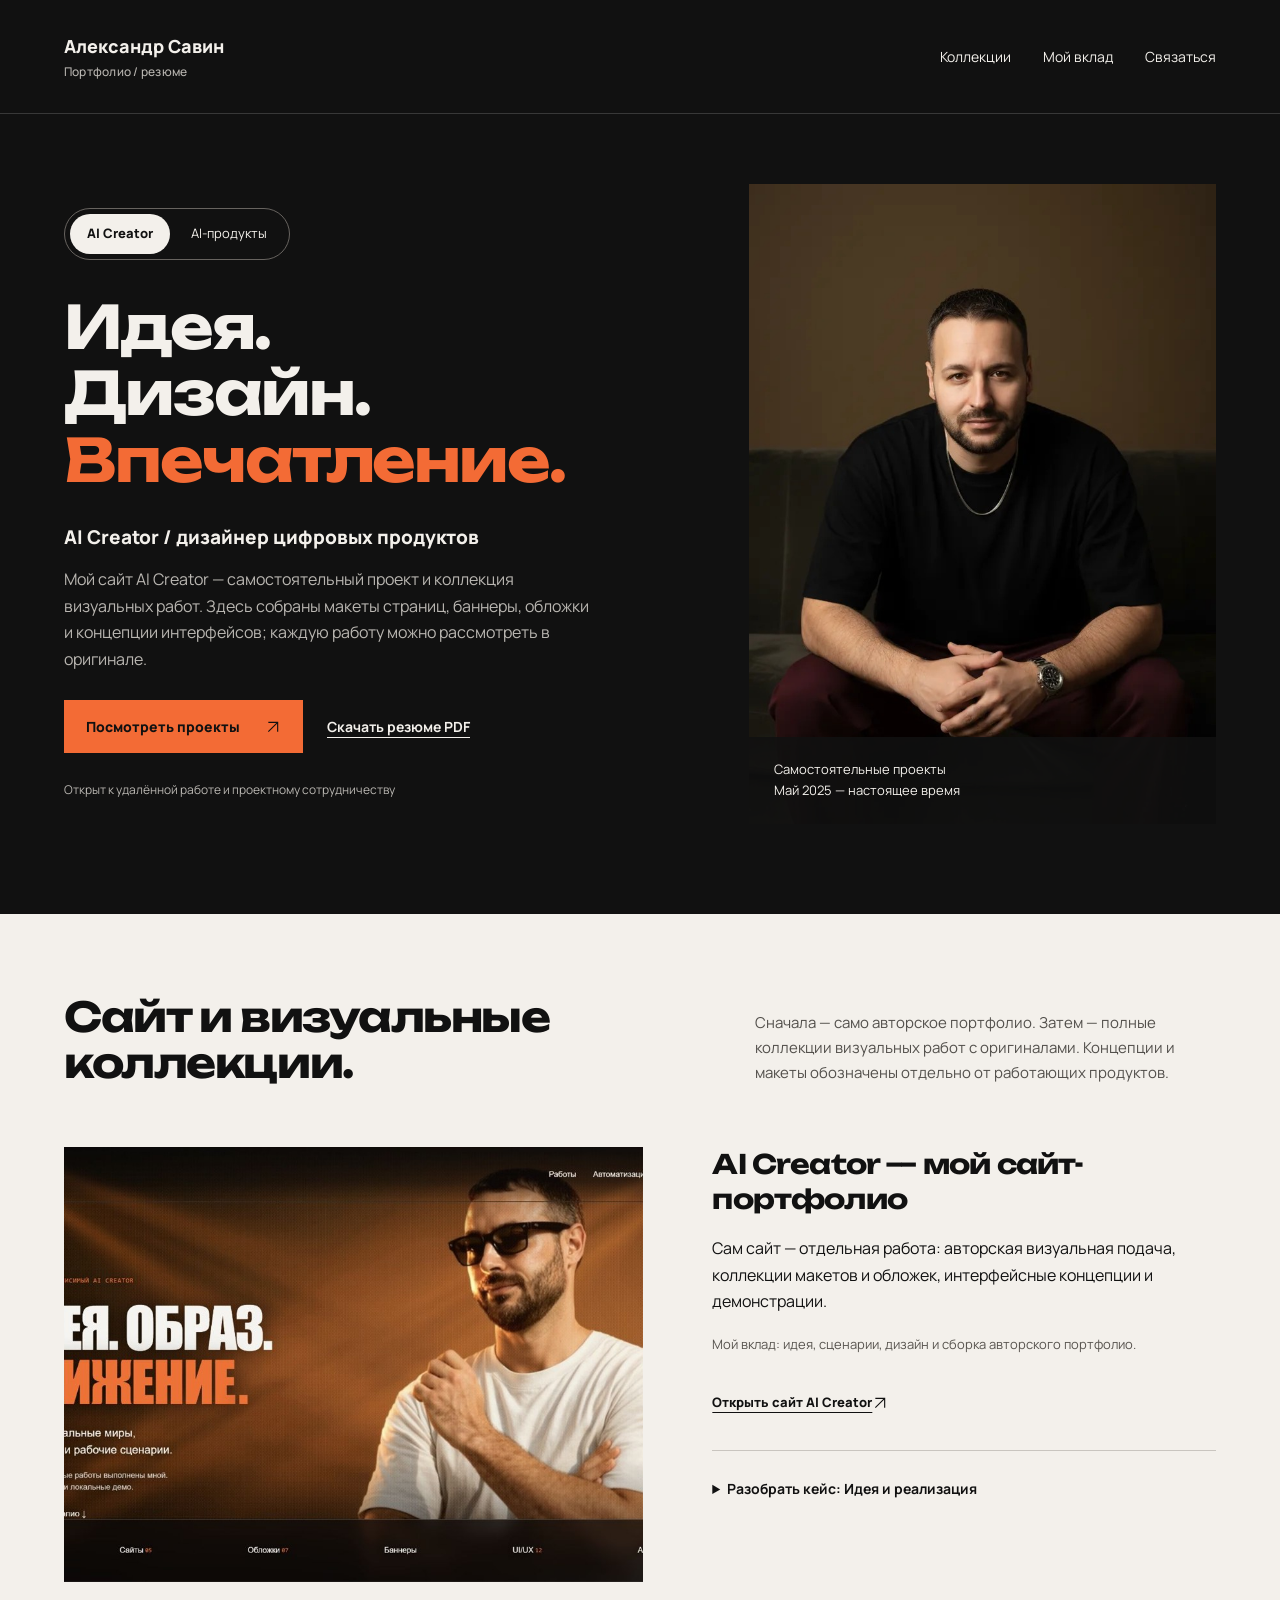
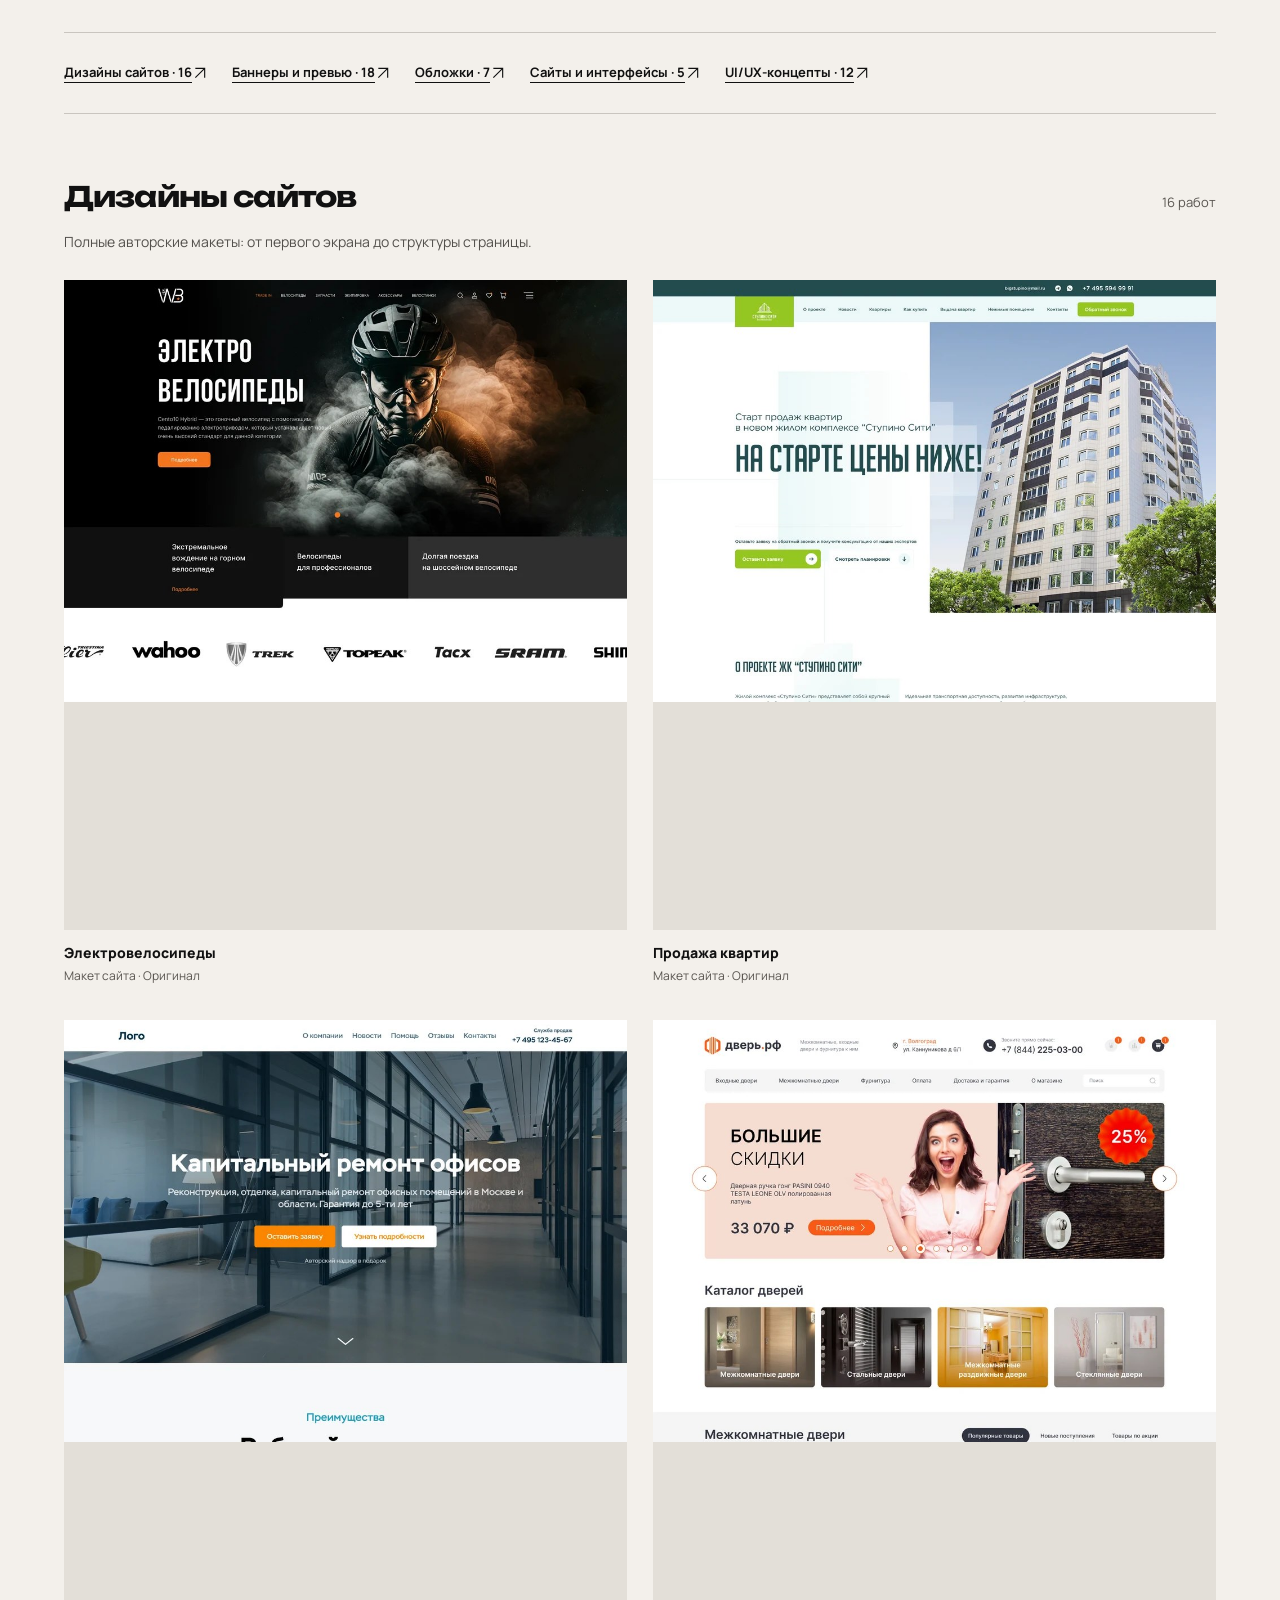
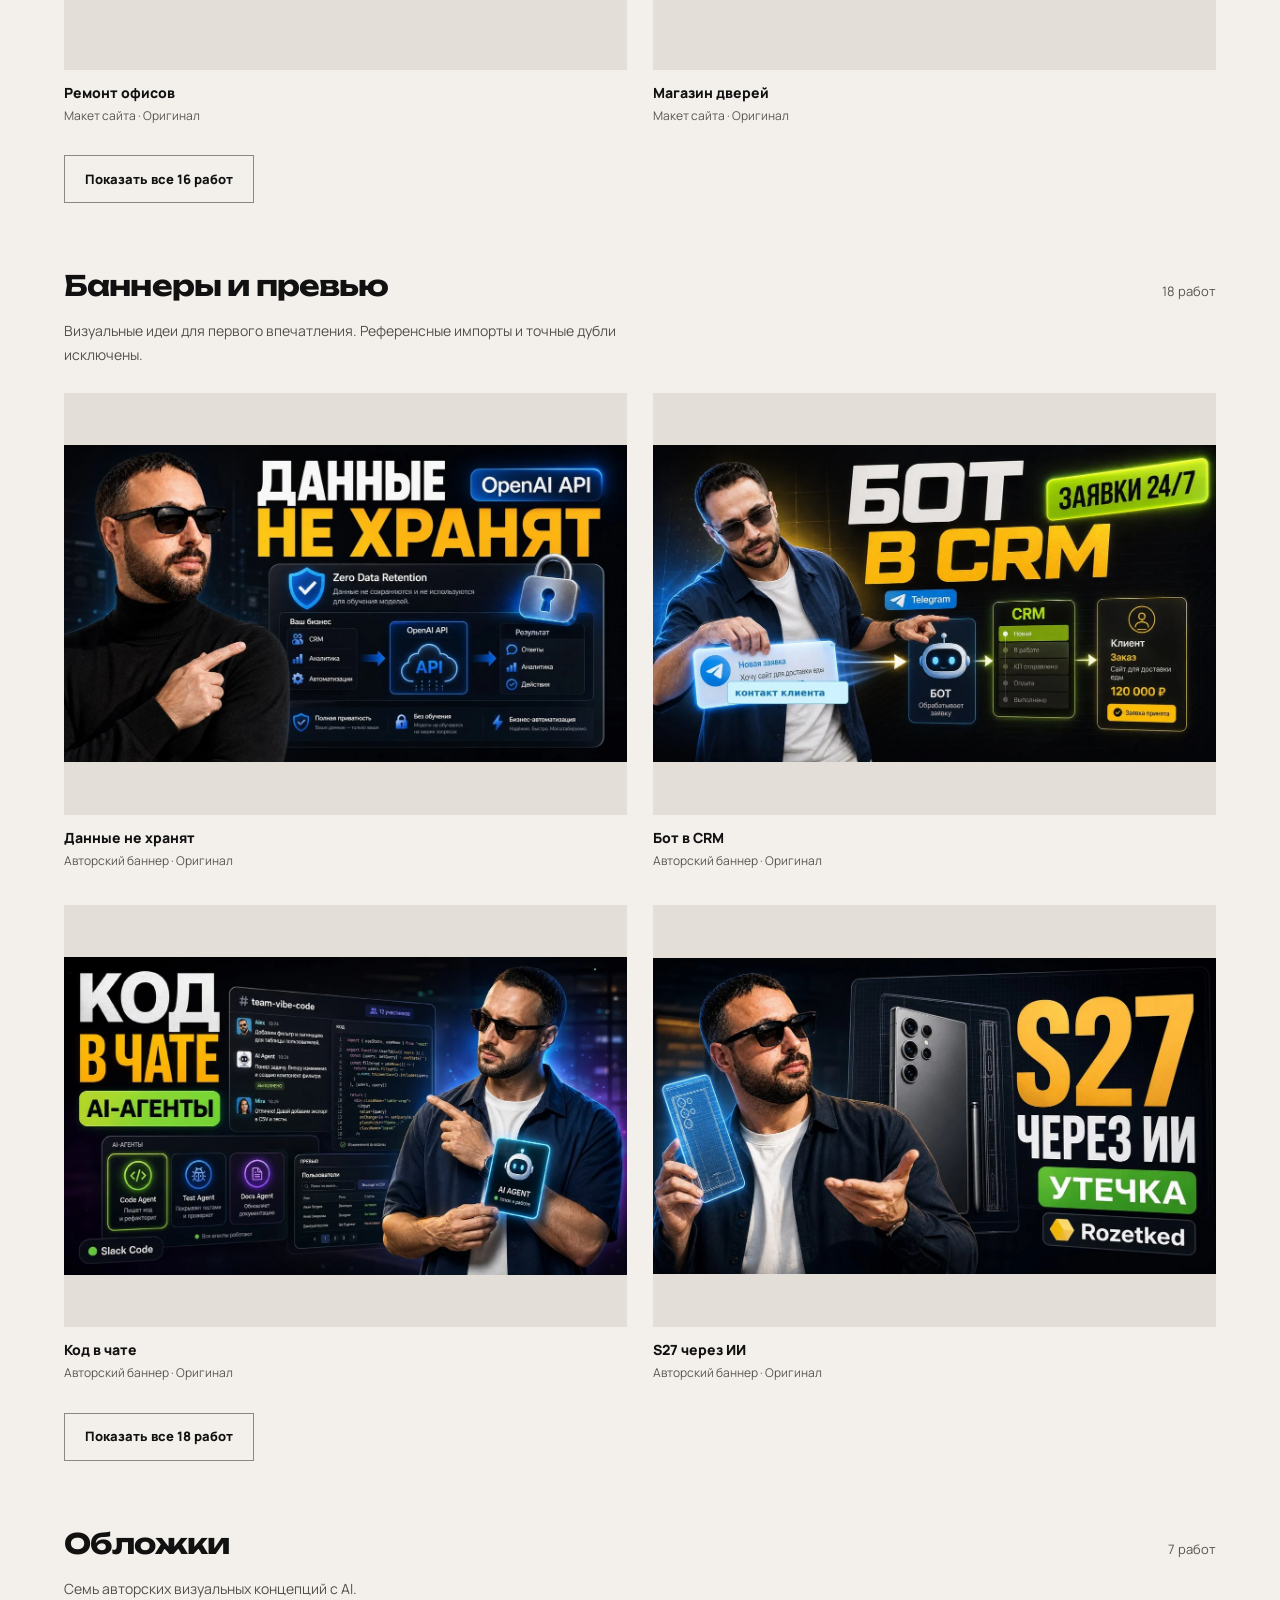
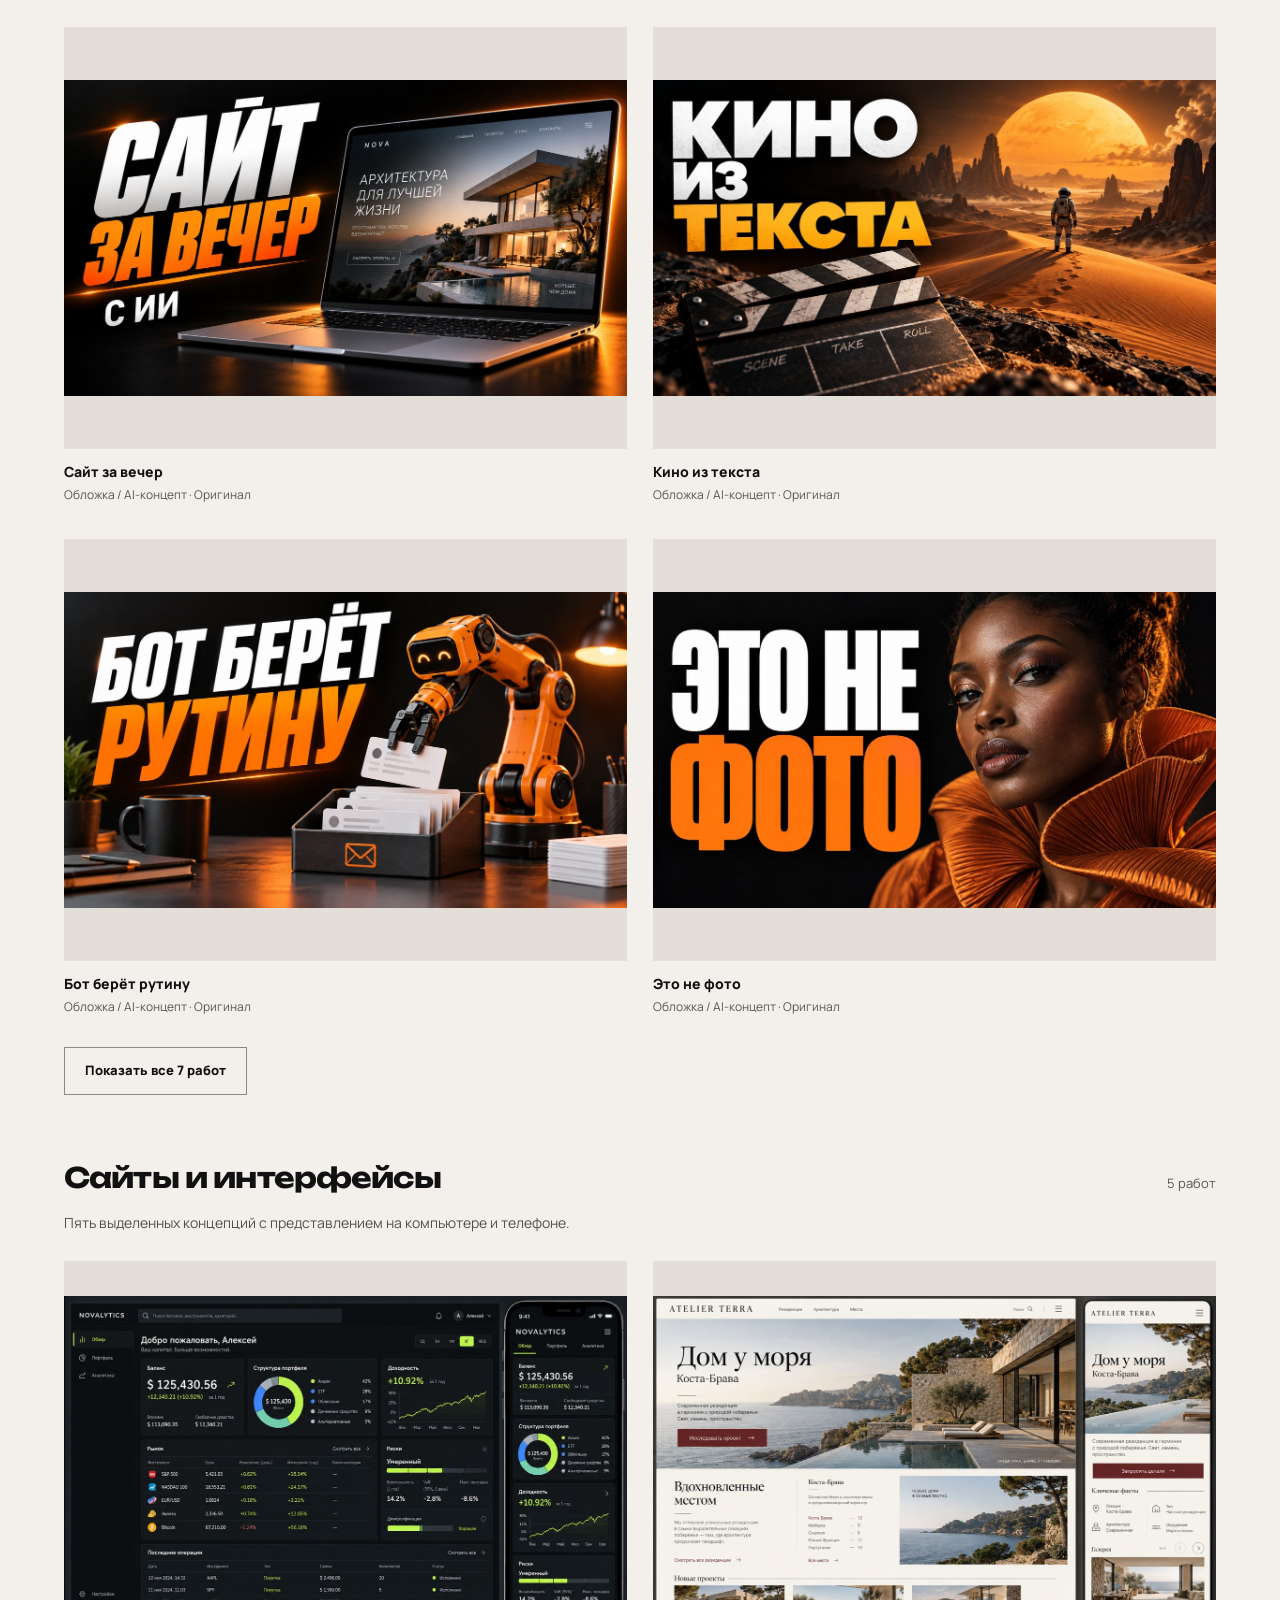
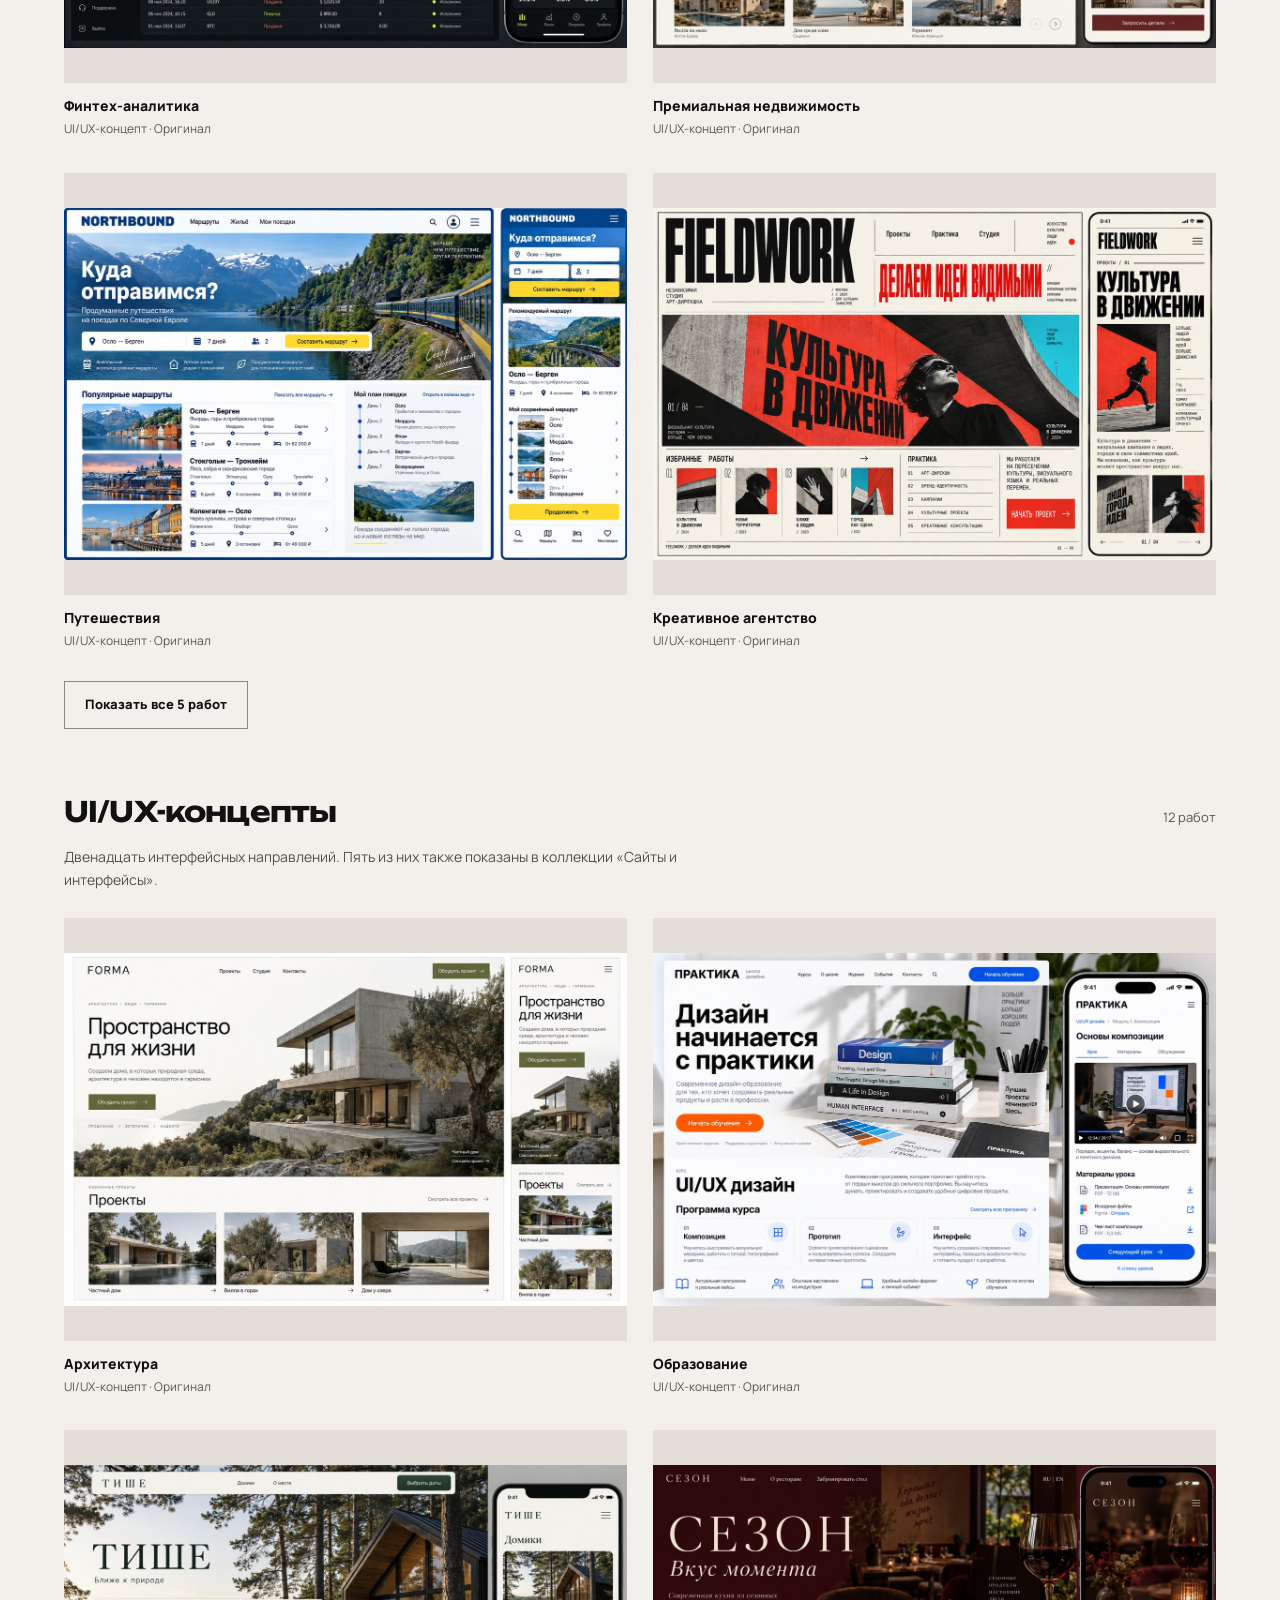
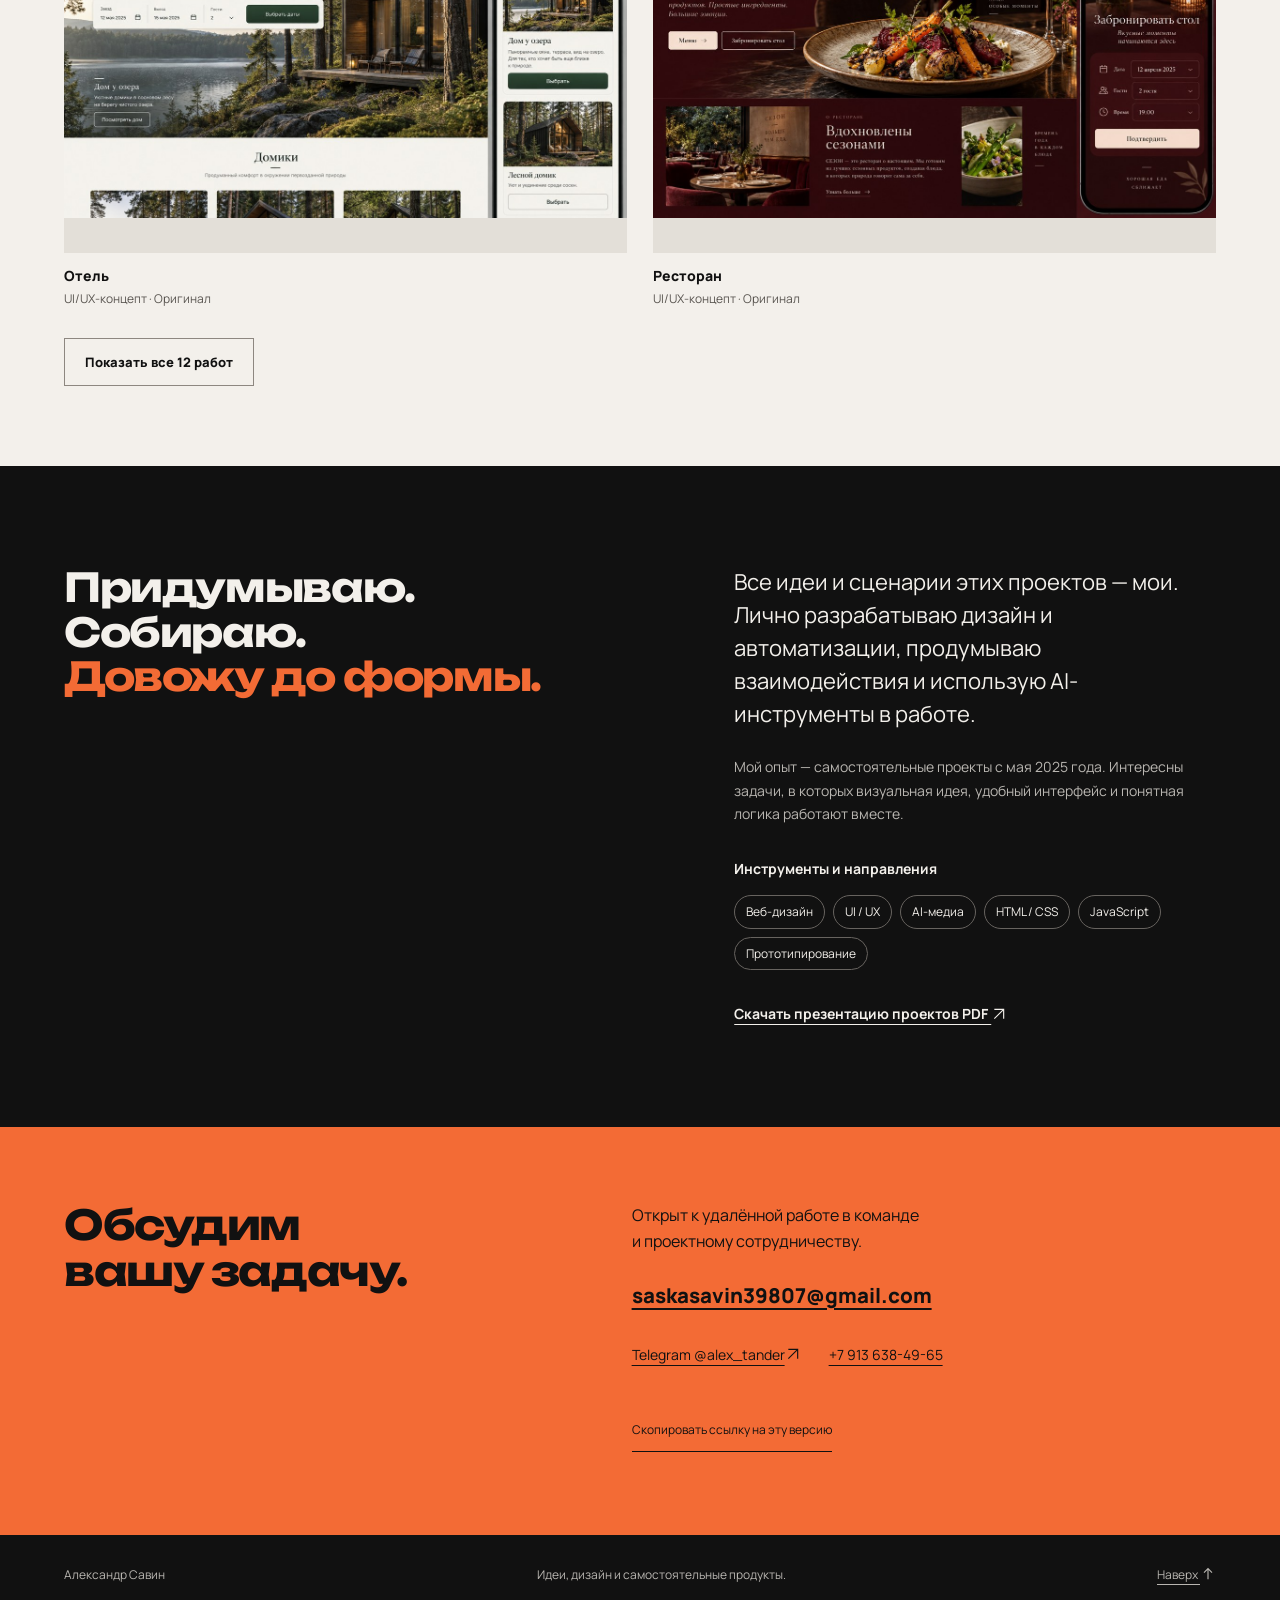
==== commit ca89b88b: "Expand distinct creator collections and CRM product catalogue" ====
--- a/index.html
+++ b/index.html
@@ -1,14 +1,14 @@
 <!doctype html>
 <html lang="ru"><head><meta charset="utf-8"><meta name="viewport" content="width=device-width,initial-scale=1"><meta name="theme-color" content="#111111"><meta name="description" content="Александр Савин — AI Creator, цифровые продукты и автоматизации. Избранные самостоятельные проекты и контакты."><title>Александр Савин — AI Creator и цифровые продукты</title><link rel="stylesheet" href="styles.css"><script src="app.js" defer></script></head>
-<body><a class="skip" href="#main">К содержанию</a><header class="header"><a class="wordmark" href="#">Александр Савин<span>Портфолио / резюме</span></a><nav aria-label="Основная навигация"><a href="#projects">Проекты</a><a href="#approach">Мой вклад</a><a href="#contact">Связаться</a></nav></header>
-<main id="main"><noscript><style>.view-switch{display:none}</style><div class="no-script">Показана версия AI Creator. Проекты и контакты доступны без JavaScript. <a href="downloads/HH-AI-Creator.pdf" download>Резюме AI Creator PDF</a> <a href="downloads/HH-AI-Products.pdf" download>Резюме AI-продукты PDF</a></div></noscript><section class="hero"><div class="hero-copy"><div class="view-switch" role="group" aria-label="Направление резюме"><a href="?view=creator" data-view="creator" aria-current="page">AI Creator</a><a href="?view=products" data-view="products">AI-продукты</a></div><h1>Идея.<br>Дизайн.<br><span id="hero-word">Впечатление.</span></h1><p class="role" id="role">AI Creator / дизайнер цифровых продуктов</p><p class="hero-description" id="intro">Создаю визуальные концепции, сайты и интерфейсы. Придумываю идею и сценарий, разрабатываю дизайн и превращаю его в работающий цифровой опыт.</p><div class="actions"><a class="button primary" href="#projects">Посмотреть проекты <span aria-hidden="true"><svg class="arrow" viewBox="0 0 24 24" aria-hidden="true"><path d="M5 19 19 5M5 5h14v14"/></svg></span></a><a class="text-link" id="resume" href="downloads/HH-AI-Creator.pdf" download>Скачать резюме PDF</a></div><p class="availability">Открыт к удалённой работе и проектному сотрудничеству</p></div><figure class="portrait"><img src="assets/portrait.jpg" width="720" height="986" alt="Александр Савин — портрет без очков" fetchpriority="high"><figcaption>Самостоятельные проекты<br>Май 2025 — настоящее время</figcaption></figure></section>
-<section class="work section" id="projects"><div class="section-heading"><h2>Работы, которые<br>говорят за меня.</h2><p>От визуальной идеи до интерфейса и сценария. В каждом кейсе — конкретная задача, решение и мой личный вклад.</p></div><div id="project-list">
+<body><a class="skip" href="#main">К содержанию</a><header class="header"><a class="wordmark" href="#">Александр Савин<span>Портфолио / резюме</span></a><nav aria-label="Основная навигация"><a href="#projects" id="work-nav">Работы</a><a href="#approach">Мой вклад</a><a href="#contact">Связаться</a></nav></header>
+<main id="main"><noscript><style>.view-switch,#catalogue{display:none}</style><div class="no-script">Откройте <a href="https://alextander28.github.io/ai-creator-portfolio/site/index.html" target="_blank" rel="noopener noreferrer">полное портфолио AI Creator</a>. Резюме и контакты доступны без JavaScript. <a href="downloads/HH-AI-Creator.pdf" download>Резюме AI Creator PDF</a> <a href="downloads/HH-AI-Products.pdf" download>Резюме AI-продукты PDF</a></div></noscript><section class="hero"><div class="hero-copy"><div class="view-switch" role="group" aria-label="Направление резюме"><a href="?view=creator" data-view="creator" aria-current="page">AI Creator</a><a href="?view=products" data-view="products">AI-продукты</a></div><h1>Идея.<br>Дизайн.<br><span id="hero-word">Впечатление.</span></h1><p class="role" id="role">AI Creator / дизайнер цифровых продуктов</p><p class="hero-description" id="intro">Создаю визуальные концепции, сайты и интерфейсы. Придумываю идею и сценарий, разрабатываю дизайн и превращаю его в работающий цифровой опыт.</p><div class="actions"><a class="button primary" href="#projects">Посмотреть проекты <span aria-hidden="true"><svg class="arrow" viewBox="0 0 24 24" aria-hidden="true"><path d="M5 19 19 5M5 5h14v14"/></svg></span></a><a class="text-link" id="resume" href="downloads/HH-AI-Creator.pdf" download>Скачать резюме PDF</a></div><p class="availability">Открыт к удалённой работе и проектному сотрудничеству</p></div><figure class="portrait"><img src="assets/portrait.jpg" width="720" height="986" alt="Александр Савин — портрет без очков" fetchpriority="high"><figcaption>Самостоятельные проекты<br>Май 2025 — настоящее время</figcaption></figure></section>
+<section class="work section" id="projects"><div class="section-heading"><h2 id="work-title">Сайт и визуальные<br>коллекции.</h2><p id="work-intro">Авторское портфолио AI Creator и коллекции работ: макеты, баннеры, обложки и интерфейсные концепции.</p></div><div id="catalogue" aria-busy="true"><p class="catalogue-loading" role="status">Загружаю коллекции работ…</p></div><div id="project-list" hidden>
 <article class="project" id="creator" data-project="creator"><div class="project-image"><img src="assets/cover.jpg" width="1672" height="941" loading="lazy" alt="Визуальная работа из портфолио AI Creator"><span>AI-медиа · веб-дизайн</span></div><div class="project-body"><h3>AI Creator</h3><p>Визуальные работы, обложки, сайты и UI-концепции в едином авторском портфолио.</p><p class="contribution">Мой вклад: идеи, сценарии и дизайн.</p><div class="project-actions"><a href="https://alextander28.github.io/ai-creator-portfolio/site/index.html" target="_blank" rel="noopener noreferrer">Открыть портфолио <svg class="arrow" viewBox="0 0 24 24" aria-hidden="true"><path d="M5 19 19 5M5 5h14v14"/></svg></a></div><details id="creator-case"><summary>Разобрать кейс: Идея и реализация</summary><div class="case-copy"><h4>Задача</h4><p>Собрать визуальные эксперименты и цифровые работы в узнаваемую авторскую подачу.</p><h4>Решение</h4><p>Контрастная композиция, крупные изображения и отдельные категории работ помогают оценить визуальный подход.</p><h4>Статус</h4><p>Публичное портфолио. AI-инструменты используются при создании материалов; идеи и сценарии — мои.</p></div></details></div></article>
 <article class="project" id="antislop" data-project="antislop"><div class="project-image"><img src="assets/library.jpg" width="1440" height="1000" loading="lazy" alt="Интерфейс библиотеки дизайна Антислоп"><span>Веб-продукт · React / TypeScript</span></div><div class="project-body"><h3>Антислоп</h3><p>Библиотека дизайна: ресурсы, поиск, подборки и подготовка контекста для AI-инструментов.</p><p class="contribution">Мой вклад: концепция, пользовательские сценарии, дизайн и автоматизации.</p><div class="project-actions"><a href="https://antislop-design-library.vercel.app/" target="_blank" rel="noopener noreferrer">Открыть продукт <svg class="arrow" viewBox="0 0 24 24" aria-hidden="true"><path d="M5 19 19 5M5 5h14v14"/></svg></a></div><details id="antislop-case"><summary>Разобрать кейс: От коллекции к инструменту</summary><div class="case-copy"><h4>Задача</h4><p>Сделать сохранённые ссылки и визуальные материалы удобными для повторного использования в проектах.</p><h4>Решение</h4><p>Каталог с поиском, подборками и проектами. Материалы можно собрать в контекст для дальнейшей работы с AI.</p><h4>Статус</h4><p>Публичный самостоятельный продукт с локальным и облачным хранением. Публикация интерфейса не является доказательством коммерческих результатов.</p><img src="assets/builder.jpg" width="1425" height="990" loading="lazy" alt="Рабочий сценарий подготовки материалов в библиотеке"></div></details></div></article>
 <article class="project" id="planner" data-project="planner"><div class="project-image"><img src="assets/plan.jpg" width="1489" height="836" loading="lazy" alt="Редактируемый план квартиры в Apartment Studio"><span>Интерактивный 3D · Three.js</span></div><div class="project-body"><h3>3D-планировщик</h3><p>План квартиры, мебель, отделка и освещение — с переходом в 3D и режимом прогулки.</p><p class="contribution">Мой вклад: идея, сценарии редактирования и дизайн интерфейса.</p><div class="project-actions"><span class="status">Локальный прототип</span></div><details id="planner-case"><summary>Разобрать кейс: План → пространство</summary><div class="case-copy"><h4>Задача</h4><p>Дать возможность исследовать варианты квартиры и сохранять редактируемые решения.</p><h4>Решение</h4><p>Работа с мебелью, материалами, светом и инженерными точками. План и 3D-просмотр связаны с режимом прогулки и сохранением вариантов.</p><figure><img src="assets/walk.jpg" width="701" height="844" loading="lazy" alt="3D-просмотр и прогулка по квартире"><figcaption>3D-просмотр прототипа Apartment Studio</figcaption></figure><h4>Статус</h4><p>Локальный прототип. Публичный запуск не подтверждён. Не является строительной документацией.</p></div></details></div></article>
 <article class="project" id="stroy" data-project="stroy"><div class="project-image"><img src="assets/stroy.jpg" width="1504" height="844" loading="lazy" alt="СтройПроект — сайт с интерьерной концепцией"><span>Сайт · визуальная история</span></div><div class="project-body"><h3>СтройПроект</h3><p>Интерьерная подача, анимационные сцены и сравнение до/после для строительного сайта.</p><p class="contribution">Мой вклад: идея, сценарий сайта и дизайн.</p><div class="project-actions"><a href="https://alextander28.github.io/stroyproject-site/" target="_blank" rel="noopener noreferrer">Открыть сайт <svg class="arrow" viewBox="0 0 24 24" aria-hidden="true"><path d="M5 19 19 5M5 5h14v14"/></svg></a></div><details id="stroy-case"><summary>Разобрать кейс: Показать пространство</summary><div class="case-copy"><h4>Задача</h4><p>Выстроить понятную визуальную историю услуг и привести посетителя к обращению.</p><h4>Решение</h4><p>Крупные интерьерные сцены, сравнение до/после, ответы на вопросы и демонстрационная форма.</p><h4>Статус</h4><p>Самостоятельный сайт. Интерьерные иллюстрации сгенерированы, форма демонстрационная. Изображения не представлены как выполненные клиентские ремонты.</p></div></details></div></article>
 <article class="project" id="intake" data-project="intake"><div class="project-image"><img src="assets/intake.jpg" width="1265" height="712" loading="lazy" alt="Первый экран сайта Заявка в работе"><span>Веб-дизайн · сценарий обращения</span></div><div class="project-body"><h3>Заявка в работе</h3><p>Сайт с короткой формой и подробным брифом — от знакомства до структурированного обращения.</p><p class="contribution">Мой вклад: идея, сценарий, дизайн и автоматизации.</p><div class="project-actions"><a href="https://remont-omsk-intake.vercel.app/#demo" target="_blank" rel="noopener noreferrer">Открыть демонстрацию <svg class="arrow" viewBox="0 0 24 24" aria-hidden="true"><path d="M5 19 19 5M5 5h14v14"/></svg></a></div><details id="intake-case"><summary>Разобрать кейс: Из обращения в процесс</summary><div class="case-copy"><h4>Задача</h4><p>Помочь посетителю сформулировать запрос и подготовить данные для дальнейшей обработки.</p><h4>Решение</h4><p>Короткая форма, подробный бриф и логика передачи данных в Google Sheets, уведомлений в Telegram и работы с файлами.</p><img src="assets/brief.jpg" width="1265" height="712" loading="lazy" alt="Подробный бриф для обращения"><h4>Статус</h4><p>На публичной странице показан демонстрационный путь заявки. Актуальная работа внешних интеграций отдельно не подтверждена.</p></div></details></div></article>
-</div><div class="supplement"><h3>Ещё один взгляд на мои работы</h3><p>Devsavin — портфолио и CRM-интерфейс для обращений, статусов и журнала событий поверх Google Sheets.</p><a class="text-link" href="https://devsavincrm.online/" target="_blank" rel="noopener noreferrer">Посмотреть Devsavin <svg class="arrow" viewBox="0 0 24 24" aria-hidden="true"><path d="M5 19 19 5M5 5h14v14"/></svg></a></div></section>
+</div><div class="supplement" hidden><h3>Ещё один взгляд на мои работы</h3><p>Devsavin — портфолио и CRM-интерфейс для обращений, статусов и журнала событий поверх Google Sheets.</p><a class="text-link" href="https://devsavincrm.online/" target="_blank" rel="noopener noreferrer">Посмотреть Devsavin <svg class="arrow" viewBox="0 0 24 24" aria-hidden="true"><path d="M5 19 19 5M5 5h14v14"/></svg></a></div></section>
 <section class="approach section" id="approach"><h2>Придумываю.<br>Собираю.<br><span>Довожу до формы.</span></h2><div><p class="large-copy">Все идеи и сценарии этих проектов — мои. Лично разрабатываю дизайн и автоматизации, продумываю взаимодействия и использую AI-инструменты в работе.</p><p>Мой опыт — самостоятельные проекты с мая 2025 года. Интересны задачи, в которых визуальная идея, удобный интерфейс и понятная логика работают вместе.</p><h3>Инструменты и направления</h3><ul class="skills" id="skills"><li>Веб-дизайн</li><li>UI / UX</li><li>AI-медиа</li><li>HTML / CSS</li><li>JavaScript</li><li>Прототипирование</li><li>Автоматизации</li></ul><a class="text-link" href="downloads/Alexander-Savin-Portfolio.pdf" download>Скачать презентацию проектов PDF <svg class="arrow" viewBox="0 0 24 24" aria-hidden="true"><path d="M5 19 19 5M5 5h14v14"/></svg></a></div></section>
 <section class="contact section" id="contact"><h2>Обсудим<br>вашу задачу.</h2><div><p>Открыт к удалённой работе в команде<br>и проектному сотрудничеству.</p><a class="email" href="mailto:saskasavin39807@gmail.com">saskasavin39807@gmail.com</a><div class="contact-links"><a href="https://t.me/alex_tander" target="_blank" rel="noopener noreferrer">Telegram @alex_tander <svg class="arrow" viewBox="0 0 24 24" aria-hidden="true"><path d="M5 19 19 5M5 5h14v14"/></svg></a><a href="tel:+79136384965">+7 913 638-49-65</a></div><div class="share"><button id="share" type="button">Скопировать ссылку на эту версию</button><span id="share-status" role="status"></span><input id="share-fallback" readonly aria-label="Ссылка на текущую версию" hidden></div></div></section></main><footer><span>Александр Савин</span><span>Идеи, дизайн и самостоятельные продукты.</span><a href="#main">Наверх <svg class="arrow" viewBox="0 0 24 24" aria-hidden="true"><path d="M12 20V4m-6 6 6-6 6 6"/></svg></a></footer></body></html>
 
--- a/styles.css
+++ b/styles.css
@@ -2,3 +2,4 @@
 .arrow{display:inline-block;width:16px;height:16px;fill:none;stroke:currentColor;stroke-width:1.7;vertical-align:-3px;flex-shrink:0}
 
 .no-script{padding:24px 5%;font-size:14px;border-bottom:1px solid var(--line)}.no-script a{display:inline-block;padding:12px;margin-right:16px}summary{min-height:44px;padding:10px 0}.project-actions a{display:inline-flex;align-items:center;min-height:44px}.share button{min-height:44px}.contact-links a{display:inline-flex;align-items:center;min-height:44px}@media(max-width:640px){.header nav a{display:inline-flex;align-items:center;min-height:44px}.header nav{gap:18px}.text-link{display:inline-flex;align-items:center;min-height:44px}.email{padding:10px 0}.view-switch a{min-height:44px;display:inline-flex;align-items:center}}
+[hidden]{display:none!important}.catalogue-loading,.catalogue-error{padding:28px 0}.catalogue-error a{display:inline-flex;align-items:center;min-height:44px;margin-top:16px}.flagship{padding-top:0;border-top:0;padding-bottom:50px}.flagship .project-image>img{aspect-ratio:4/3;object-fit:cover;object-position:top}.collection-nav{display:flex;flex-wrap:wrap;gap:8px 24px;border-block:1px solid #c9c5bf;padding:18px 0;margin:0 0 54px}.collection-nav a{font-size:13px;font-weight:700;min-height:44px;display:inline-flex;align-items:center}.collection{margin-top:64px;scroll-margin-top:32px}.collection-heading{display:flex;justify-content:space-between;align-items:baseline;gap:20px;margin-bottom:14px}.collection-heading h3,.product-group-title{font-family:Unbounded,sans-serif;font-size:clamp(22px,2.2vw,32px);letter-spacing:-.03em;line-height:1.35}.collection-count{font-size:13px;color:#595550;white-space:nowrap}.collection-description{font-size:14px;color:#53504c;margin-bottom:27px;max-width:70ch}.gallery-grid{display:grid;grid-template-columns:repeat(2,minmax(0,1fr));gap:34px 26px}.gallery-item{min-width:0}.gallery-original{display:block;background:#e3dfd8}.gallery-original img{aspect-ratio:4/3;object-fit:contain;max-height:500px;transition:filter .2s}.gallery-original:hover img{filter:brightness(.94)}.gallery-mockups .gallery-original img{aspect-ratio:4/5;max-height:650px;object-position:top}.gallery-item figcaption{margin-top:12px}.gallery-title{display:block;font-size:14px;line-height:1.5;font-weight:800;overflow-wrap:anywhere}.gallery-kind{display:block;font-size:12px;color:#595550;margin-top:3px}.gallery-toggle{background:transparent;border:1px solid #8d8780;color:var(--ink);font-size:13px;font-weight:800;padding:12px 20px;min-height:48px;margin-top:30px}.gallery-toggle:hover{background:#e3dfd8}.product-group+.product-group{margin-top:65px}.product-group-title{margin-bottom:26px}.product-title{font-family:Unbounded,sans-serif;font-size:clamp(22px,2.1vw,30px);letter-spacing:-.03em;line-height:1.35;margin-bottom:12px;overflow-wrap:anywhere}.product-status{font-size:12px!important;color:#595550;margin-bottom:15px}.product-text-row{padding:27px 0;border-top:1px solid #c9c5bf}.product-text-row .project-body{max-width:80ch}.product-text-row .product-title{font-size:20px}.project-body{min-width:0}.project-body a{overflow-wrap:anywhere}.work h2{max-width:19ch}@media(max-width:640px){.gallery-grid{gap:28px;grid-template-columns:1fr}.collection{margin-top:45px}.collection-heading{gap:12px;align-items:start}.collection-heading h3{font-size:22px}.collection-count{font-size:12px;padding-top:6px}.gallery-original img{max-height:none}.gallery-mockups .gallery-original img{max-height:600px}.collection-nav{gap:4px 18px;margin-bottom:35px}.collection-nav a{font-size:12px}.flagship{padding-top:0}.product-group+.product-group{margin-top:45px}.product-title{font-size:24px}.section-heading h2{overflow-wrap:anywhere}.hero-copy,.hero,.header,.contact{min-width:0}.view-switch{max-width:100%}.view-switch a{padding-inline:13px}.header nav{gap:12px}.work h2{font-size:clamp(25px,7.1vw,29px)}}
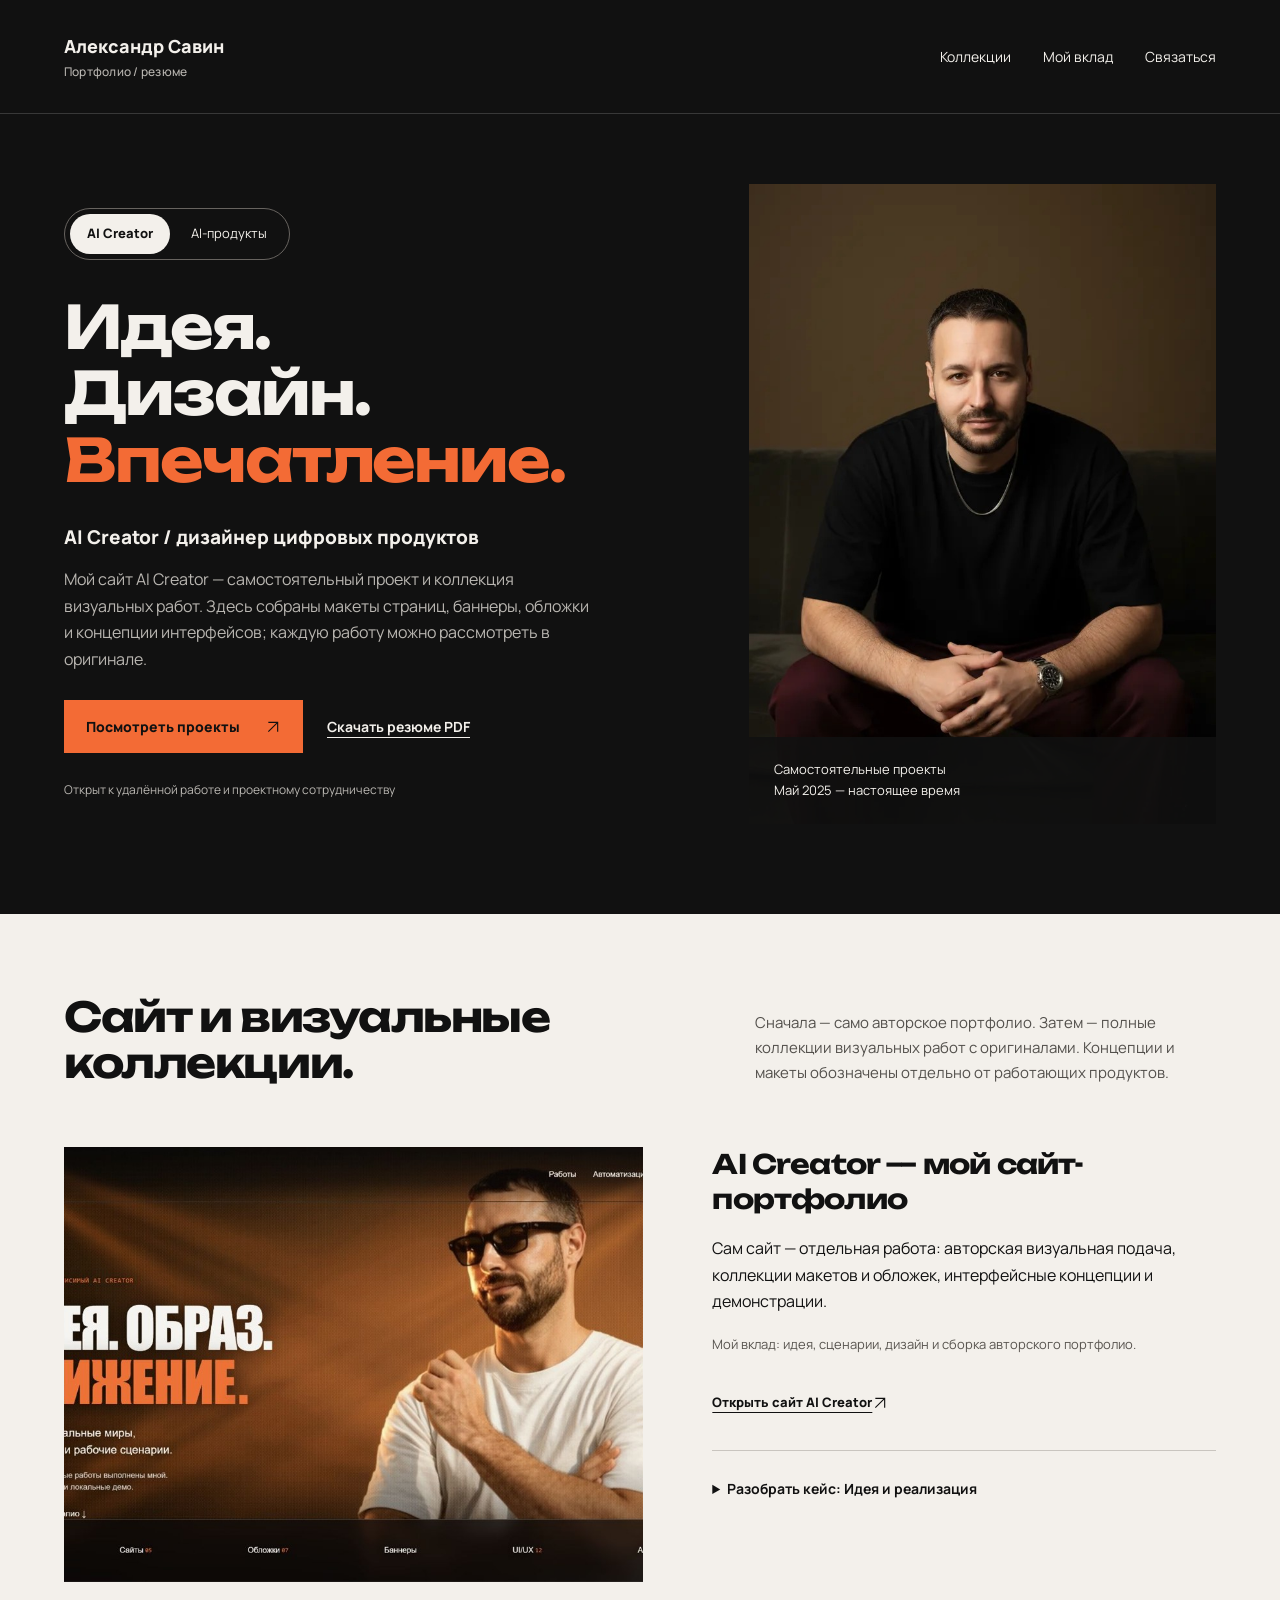
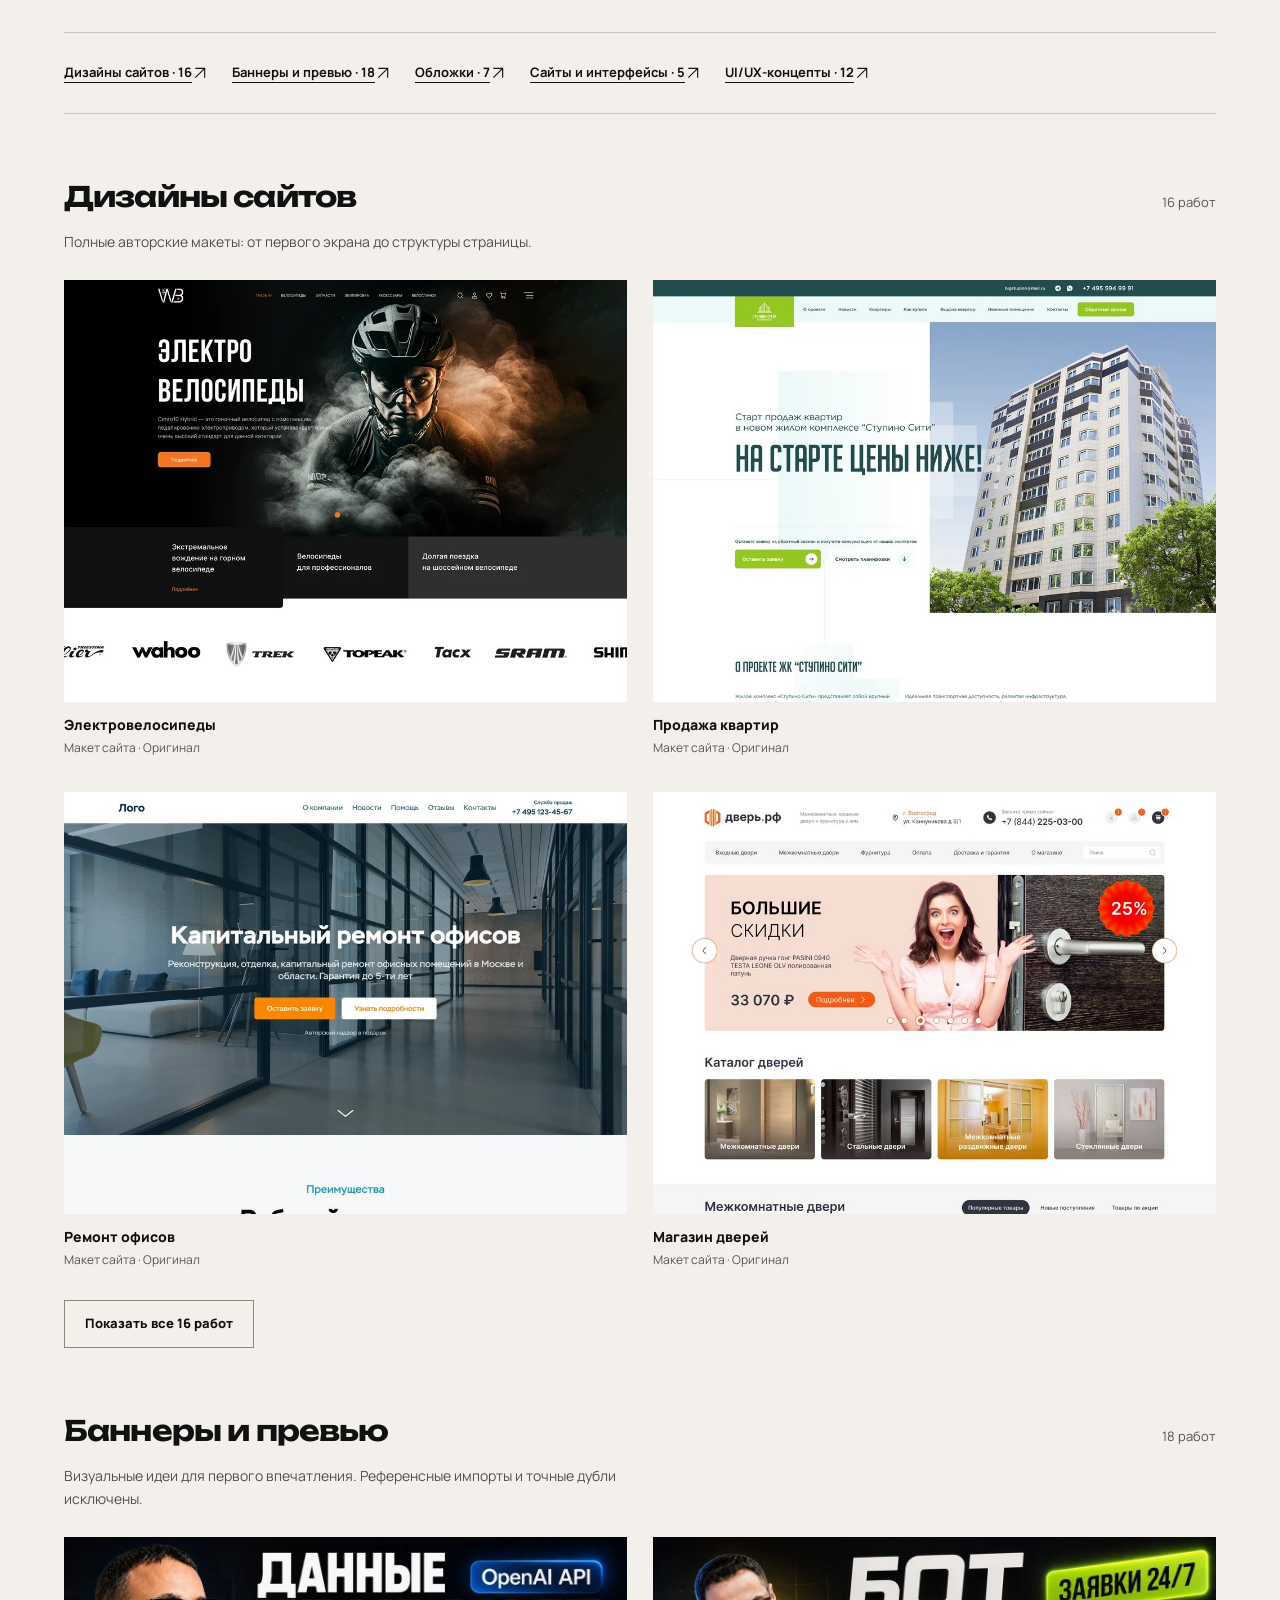
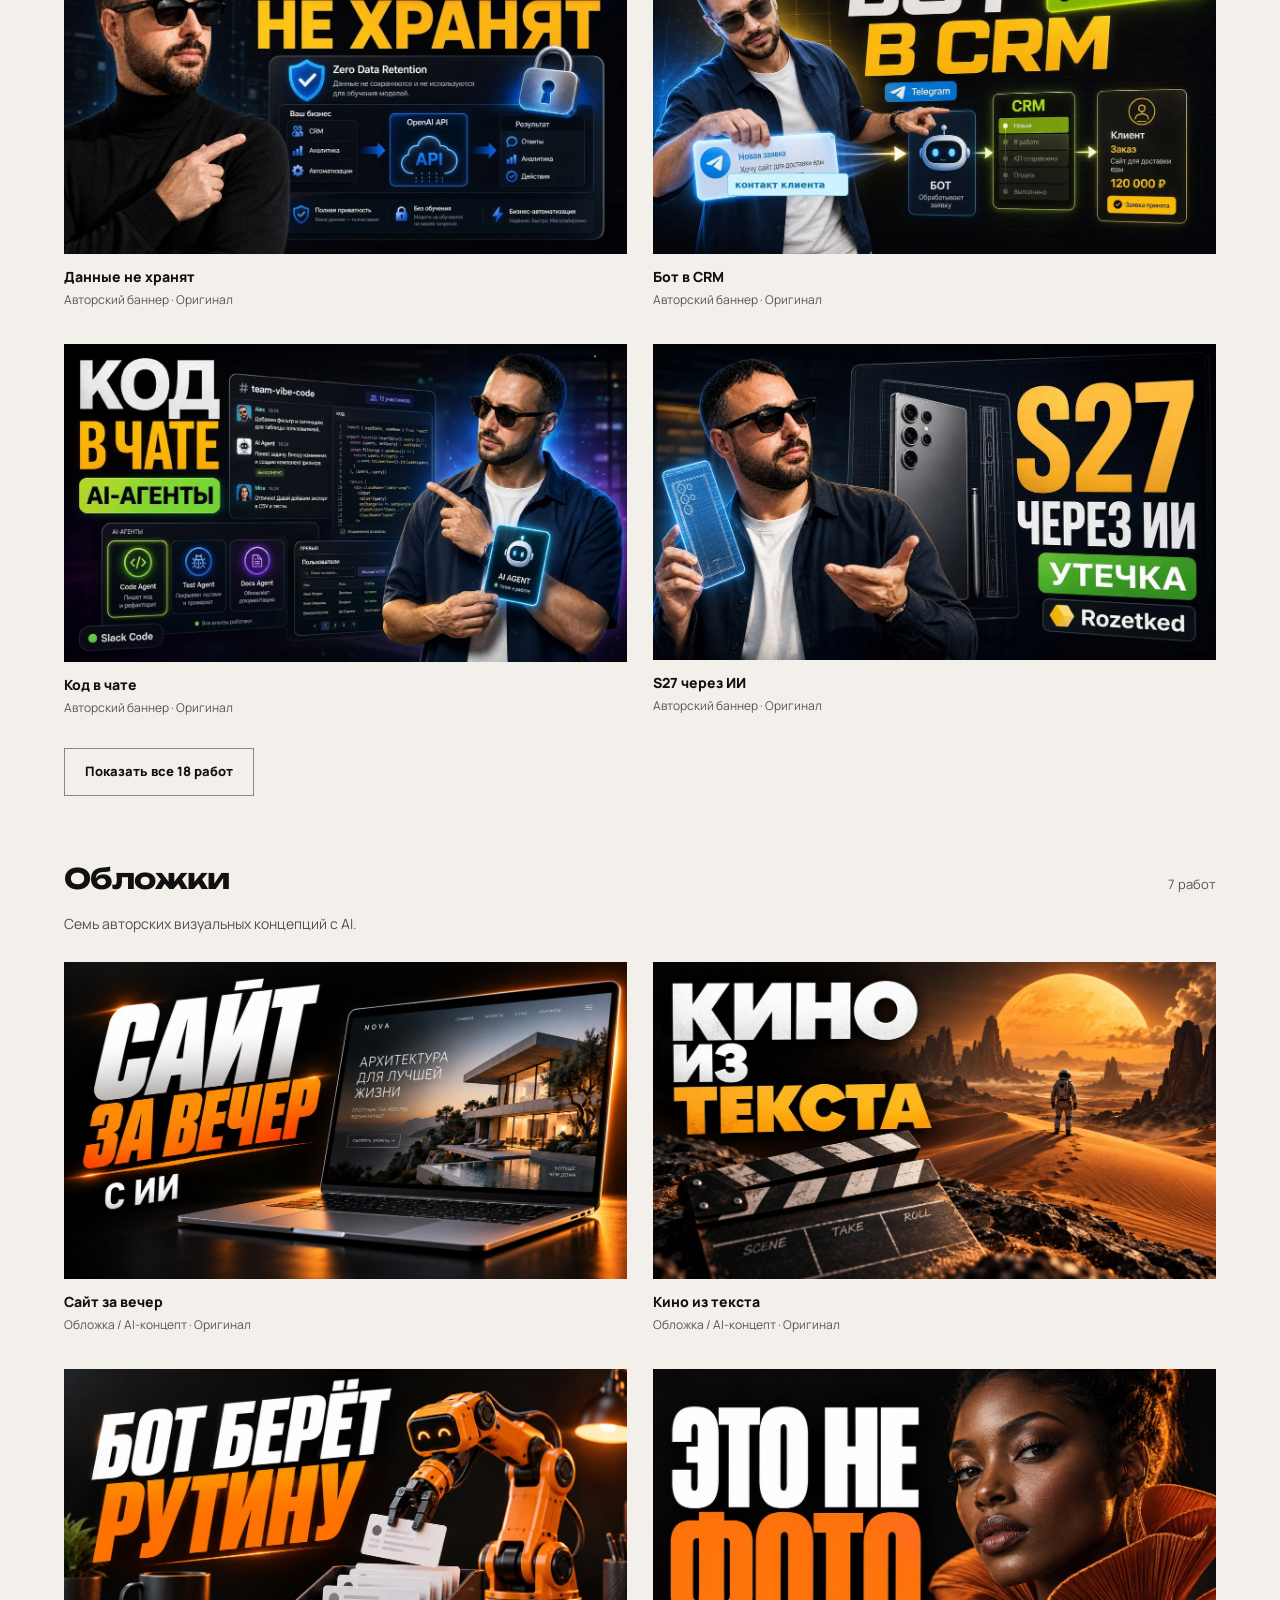
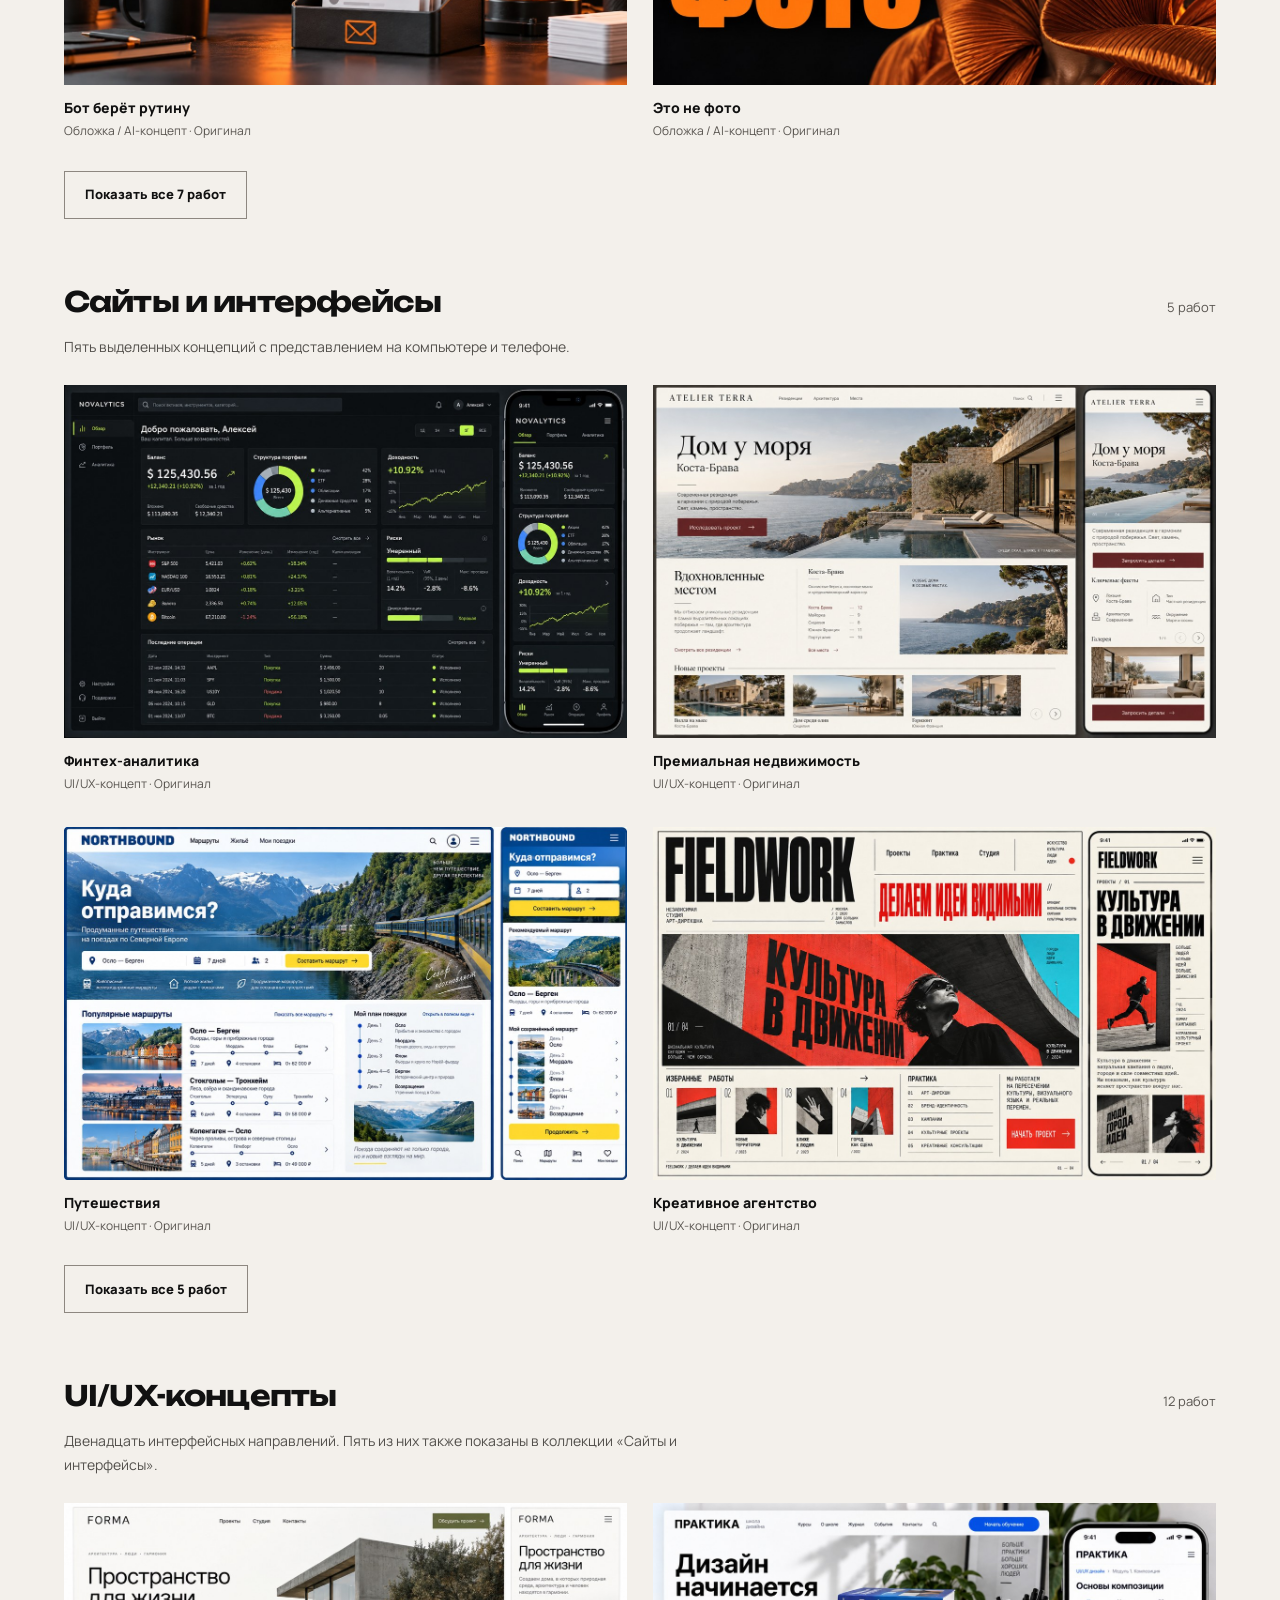
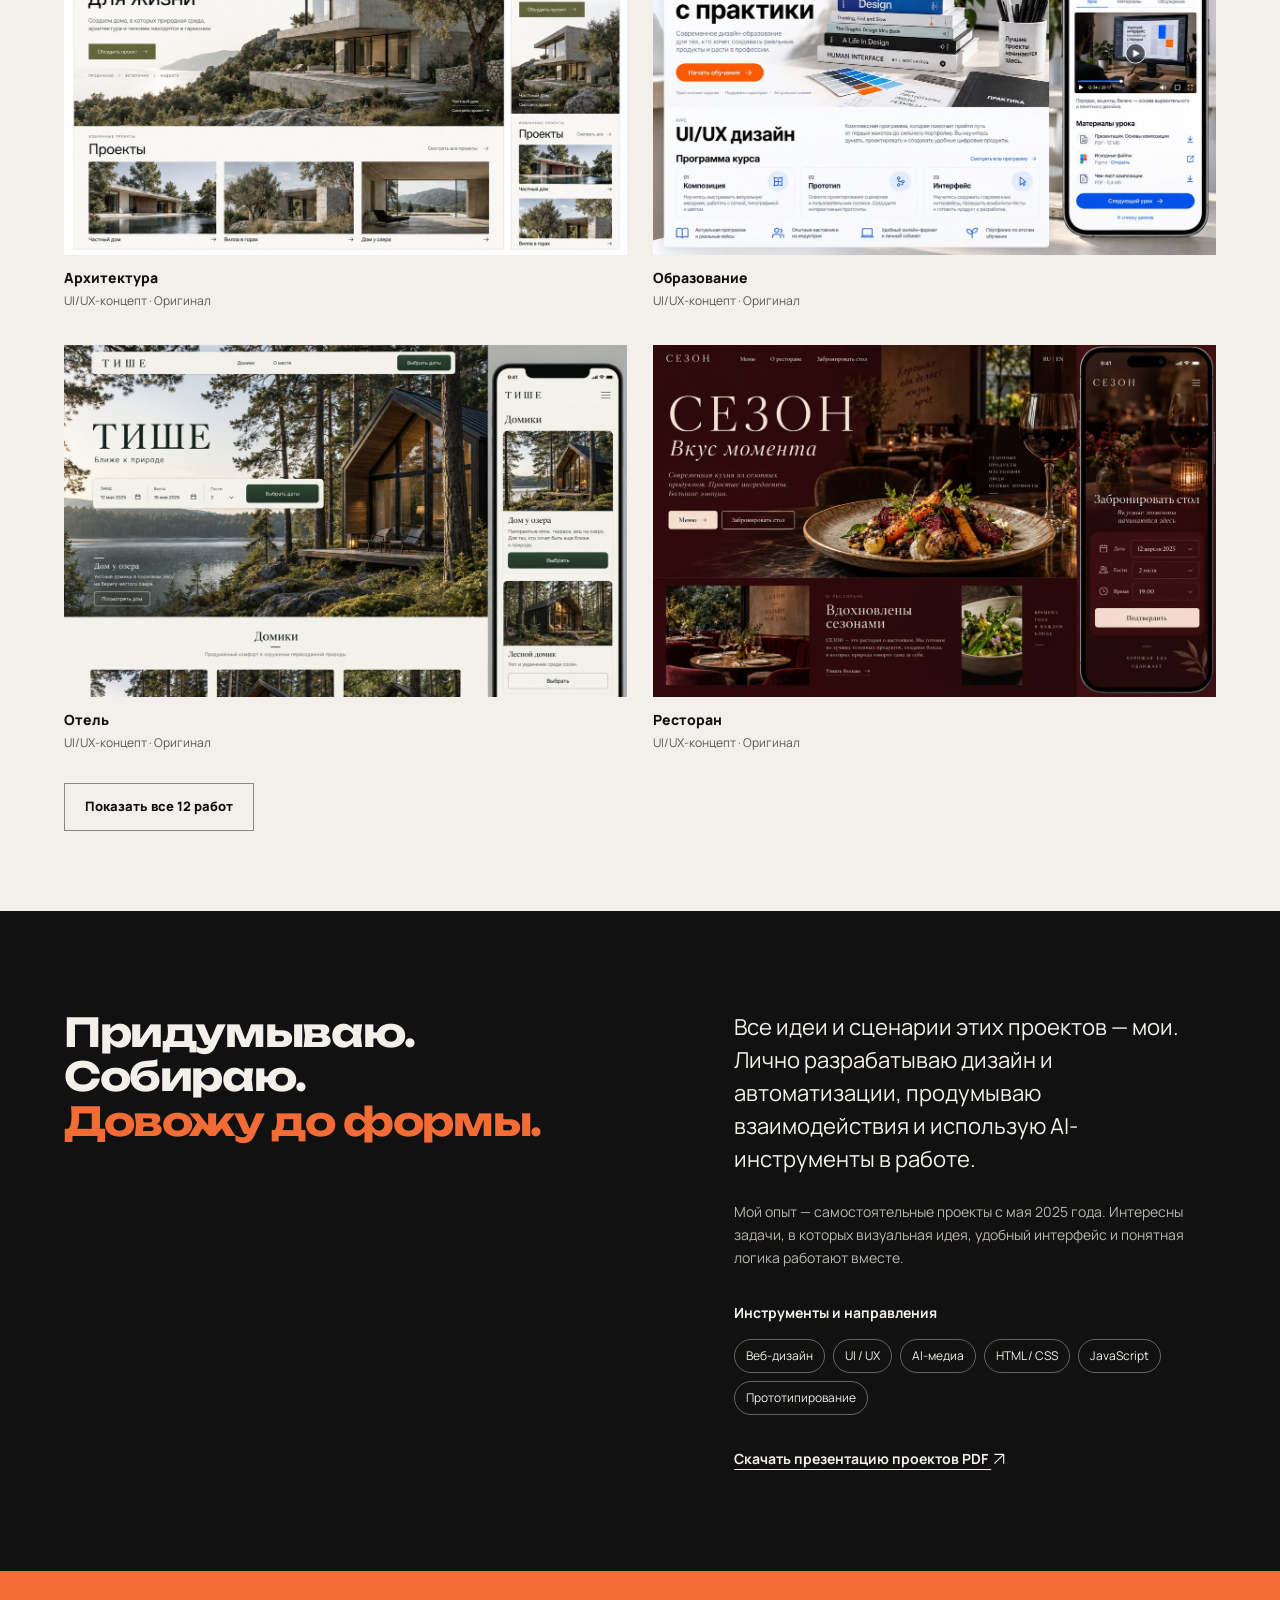
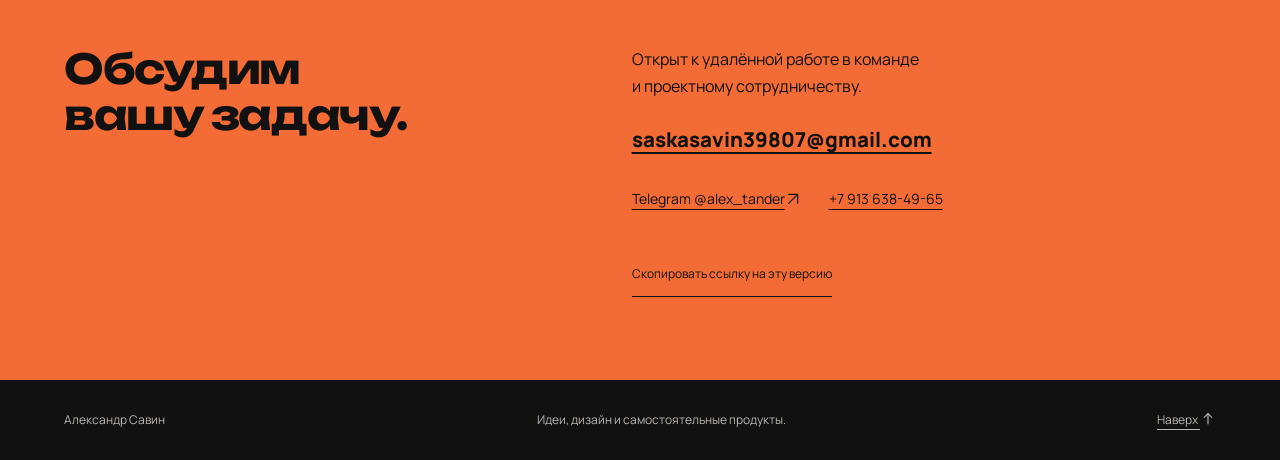
==== commit cb8bb9ff: "Refresh cached gallery styles after proportion fix" ====
--- a/index.html
+++ b/index.html
@@ -1,5 +1,5 @@
 <!doctype html>
-<html lang="ru"><head><meta charset="utf-8"><meta name="viewport" content="width=device-width,initial-scale=1"><meta name="theme-color" content="#111111"><meta name="description" content="Александр Савин — AI Creator, цифровые продукты и автоматизации. Избранные самостоятельные проекты и контакты."><title>Александр Савин — AI Creator и цифровые продукты</title><link rel="stylesheet" href="styles.css"><script src="app.js" defer></script></head>
+<html lang="ru"><head><meta charset="utf-8"><meta name="viewport" content="width=device-width,initial-scale=1"><meta name="theme-color" content="#111111"><meta name="description" content="Александр Савин — AI Creator, цифровые продукты и автоматизации. Избранные самостоятельные проекты и контакты."><title>Александр Савин — AI Creator и цифровые продукты</title><link rel="stylesheet" href="styles.css?v=20261013-natural"><script src="app.js" defer></script></head>
 <body><a class="skip" href="#main">К содержанию</a><header class="header"><a class="wordmark" href="#">Александр Савин<span>Портфолио / резюме</span></a><nav aria-label="Основная навигация"><a href="#projects" id="work-nav">Работы</a><a href="#approach">Мой вклад</a><a href="#contact">Связаться</a></nav></header>
 <main id="main"><noscript><style>.view-switch,#catalogue{display:none}</style><div class="no-script">Откройте <a href="https://alextander28.github.io/ai-creator-portfolio/site/index.html" target="_blank" rel="noopener noreferrer">полное портфолио AI Creator</a>. Резюме и контакты доступны без JavaScript. <a href="downloads/HH-AI-Creator.pdf" download>Резюме AI Creator PDF</a> <a href="downloads/HH-AI-Products.pdf" download>Резюме AI-продукты PDF</a></div></noscript><section class="hero"><div class="hero-copy"><div class="view-switch" role="group" aria-label="Направление резюме"><a href="?view=creator" data-view="creator" aria-current="page">AI Creator</a><a href="?view=products" data-view="products">AI-продукты</a></div><h1>Идея.<br>Дизайн.<br><span id="hero-word">Впечатление.</span></h1><p class="role" id="role">AI Creator / дизайнер цифровых продуктов</p><p class="hero-description" id="intro">Создаю визуальные концепции, сайты и интерфейсы. Придумываю идею и сценарий, разрабатываю дизайн и превращаю его в работающий цифровой опыт.</p><div class="actions"><a class="button primary" href="#projects">Посмотреть проекты <span aria-hidden="true"><svg class="arrow" viewBox="0 0 24 24" aria-hidden="true"><path d="M5 19 19 5M5 5h14v14"/></svg></span></a><a class="text-link" id="resume" href="downloads/HH-AI-Creator.pdf" download>Скачать резюме PDF</a></div><p class="availability">Открыт к удалённой работе и проектному сотрудничеству</p></div><figure class="portrait"><img src="assets/portrait.jpg" width="720" height="986" alt="Александр Савин — портрет без очков" fetchpriority="high"><figcaption>Самостоятельные проекты<br>Май 2025 — настоящее время</figcaption></figure></section>
 <section class="work section" id="projects"><div class="section-heading"><h2 id="work-title">Сайт и визуальные<br>коллекции.</h2><p id="work-intro">Авторское портфолио AI Creator и коллекции работ: макеты, баннеры, обложки и интерфейсные концепции.</p></div><div id="catalogue" aria-busy="true"><p class="catalogue-loading" role="status">Загружаю коллекции работ…</p></div><div id="project-list" hidden>
--- a/styles.css
+++ b/styles.css
@@ -2,4 +2,4 @@
 .arrow{display:inline-block;width:16px;height:16px;fill:none;stroke:currentColor;stroke-width:1.7;vertical-align:-3px;flex-shrink:0}
 
 .no-script{padding:24px 5%;font-size:14px;border-bottom:1px solid var(--line)}.no-script a{display:inline-block;padding:12px;margin-right:16px}summary{min-height:44px;padding:10px 0}.project-actions a{display:inline-flex;align-items:center;min-height:44px}.share button{min-height:44px}.contact-links a{display:inline-flex;align-items:center;min-height:44px}@media(max-width:640px){.header nav a{display:inline-flex;align-items:center;min-height:44px}.header nav{gap:18px}.text-link{display:inline-flex;align-items:center;min-height:44px}.email{padding:10px 0}.view-switch a{min-height:44px;display:inline-flex;align-items:center}}
-[hidden]{display:none!important}.catalogue-loading,.catalogue-error{padding:28px 0}.catalogue-error a{display:inline-flex;align-items:center;min-height:44px;margin-top:16px}.flagship{padding-top:0;border-top:0;padding-bottom:50px}.flagship .project-image>img{aspect-ratio:4/3;object-fit:cover;object-position:top}.collection-nav{display:flex;flex-wrap:wrap;gap:8px 24px;border-block:1px solid #c9c5bf;padding:18px 0;margin:0 0 54px}.collection-nav a{font-size:13px;font-weight:700;min-height:44px;display:inline-flex;align-items:center}.collection{margin-top:64px;scroll-margin-top:32px}.collection-heading{display:flex;justify-content:space-between;align-items:baseline;gap:20px;margin-bottom:14px}.collection-heading h3,.product-group-title{font-family:Unbounded,sans-serif;font-size:clamp(22px,2.2vw,32px);letter-spacing:-.03em;line-height:1.35}.collection-count{font-size:13px;color:#595550;white-space:nowrap}.collection-description{font-size:14px;color:#53504c;margin-bottom:27px;max-width:70ch}.gallery-grid{display:grid;grid-template-columns:repeat(2,minmax(0,1fr));gap:34px 26px}.gallery-item{min-width:0}.gallery-original{display:block;background:#e3dfd8}.gallery-original img{aspect-ratio:4/3;object-fit:contain;max-height:500px;transition:filter .2s}.gallery-original:hover img{filter:brightness(.94)}.gallery-mockups .gallery-original img{aspect-ratio:4/5;max-height:650px;object-position:top}.gallery-item figcaption{margin-top:12px}.gallery-title{display:block;font-size:14px;line-height:1.5;font-weight:800;overflow-wrap:anywhere}.gallery-kind{display:block;font-size:12px;color:#595550;margin-top:3px}.gallery-toggle{background:transparent;border:1px solid #8d8780;color:var(--ink);font-size:13px;font-weight:800;padding:12px 20px;min-height:48px;margin-top:30px}.gallery-toggle:hover{background:#e3dfd8}.product-group+.product-group{margin-top:65px}.product-group-title{margin-bottom:26px}.product-title{font-family:Unbounded,sans-serif;font-size:clamp(22px,2.1vw,30px);letter-spacing:-.03em;line-height:1.35;margin-bottom:12px;overflow-wrap:anywhere}.product-status{font-size:12px!important;color:#595550;margin-bottom:15px}.product-text-row{padding:27px 0;border-top:1px solid #c9c5bf}.product-text-row .project-body{max-width:80ch}.product-text-row .product-title{font-size:20px}.project-body{min-width:0}.project-body a{overflow-wrap:anywhere}.work h2{max-width:19ch}@media(max-width:640px){.gallery-grid{gap:28px;grid-template-columns:1fr}.collection{margin-top:45px}.collection-heading{gap:12px;align-items:start}.collection-heading h3{font-size:22px}.collection-count{font-size:12px;padding-top:6px}.gallery-original img{max-height:none}.gallery-mockups .gallery-original img{max-height:600px}.collection-nav{gap:4px 18px;margin-bottom:35px}.collection-nav a{font-size:12px}.flagship{padding-top:0}.product-group+.product-group{margin-top:45px}.product-title{font-size:24px}.section-heading h2{overflow-wrap:anywhere}.hero-copy,.hero,.header,.contact{min-width:0}.view-switch{max-width:100%}.view-switch a{padding-inline:13px}.header nav{gap:12px}.work h2{font-size:clamp(25px,7.1vw,29px)}}
+[hidden]{display:none!important}.catalogue-loading,.catalogue-error{padding:28px 0}.catalogue-error a{display:inline-flex;align-items:center;min-height:44px;margin-top:16px}.flagship{padding-top:0;border-top:0;padding-bottom:50px}.flagship .project-image>img{aspect-ratio:4/3;object-fit:cover;object-position:top}.collection-nav{display:flex;flex-wrap:wrap;gap:8px 24px;border-block:1px solid #c9c5bf;padding:18px 0;margin:0 0 54px}.collection-nav a{font-size:13px;font-weight:700;min-height:44px;display:inline-flex;align-items:center}.collection{margin-top:64px;scroll-margin-top:32px}.collection-heading{display:flex;justify-content:space-between;align-items:baseline;gap:20px;margin-bottom:14px}.collection-heading h3,.product-group-title{font-family:Unbounded,sans-serif;font-size:clamp(22px,2.2vw,32px);letter-spacing:-.03em;line-height:1.35}.collection-count{font-size:13px;color:#595550;white-space:nowrap}.collection-description{font-size:14px;color:#53504c;margin-bottom:27px;max-width:70ch}.gallery-grid{display:grid;grid-template-columns:repeat(2,minmax(0,1fr));gap:34px 26px}.gallery-item{min-width:0}.gallery-original{display:block;background:#e3dfd8}.gallery-original img{aspect-ratio:auto;height:auto;max-height:none;transition:filter .2s}.gallery-original:hover img{filter:brightness(.94)}.gallery-item figcaption{margin-top:12px}.gallery-title{display:block;font-size:14px;line-height:1.5;font-weight:800;overflow-wrap:anywhere}.gallery-kind{display:block;font-size:12px;color:#595550;margin-top:3px}.gallery-toggle{background:transparent;border:1px solid #8d8780;color:var(--ink);font-size:13px;font-weight:800;padding:12px 20px;min-height:48px;margin-top:30px}.gallery-toggle:hover{background:#e3dfd8}.product-group+.product-group{margin-top:65px}.product-group-title{margin-bottom:26px}.product-title{font-family:Unbounded,sans-serif;font-size:clamp(22px,2.1vw,30px);letter-spacing:-.03em;line-height:1.35;margin-bottom:12px;overflow-wrap:anywhere}.product-status{font-size:12px!important;color:#595550;margin-bottom:15px}.product-text-row{padding:27px 0;border-top:1px solid #c9c5bf}.product-text-row .project-body{max-width:80ch}.product-text-row .product-title{font-size:20px}.project-body{min-width:0}.project-body a{overflow-wrap:anywhere}.work h2{max-width:19ch}@media(max-width:640px){.gallery-grid{gap:28px;grid-template-columns:1fr}.collection{margin-top:45px}.collection-heading{gap:12px;align-items:start}.collection-heading h3{font-size:22px}.collection-count{font-size:12px;padding-top:6px}.gallery-original img{max-height:none}.collection-nav{gap:4px 18px;margin-bottom:35px}.collection-nav a{font-size:12px}.flagship{padding-top:0}.product-group+.product-group{margin-top:45px}.product-title{font-size:24px}.section-heading h2{overflow-wrap:anywhere}.hero-copy,.hero,.header,.contact{min-width:0}.view-switch{max-width:100%}.view-switch a{padding-inline:13px}.header nav{gap:12px}.work h2{font-size:clamp(25px,7.1vw,29px)}}
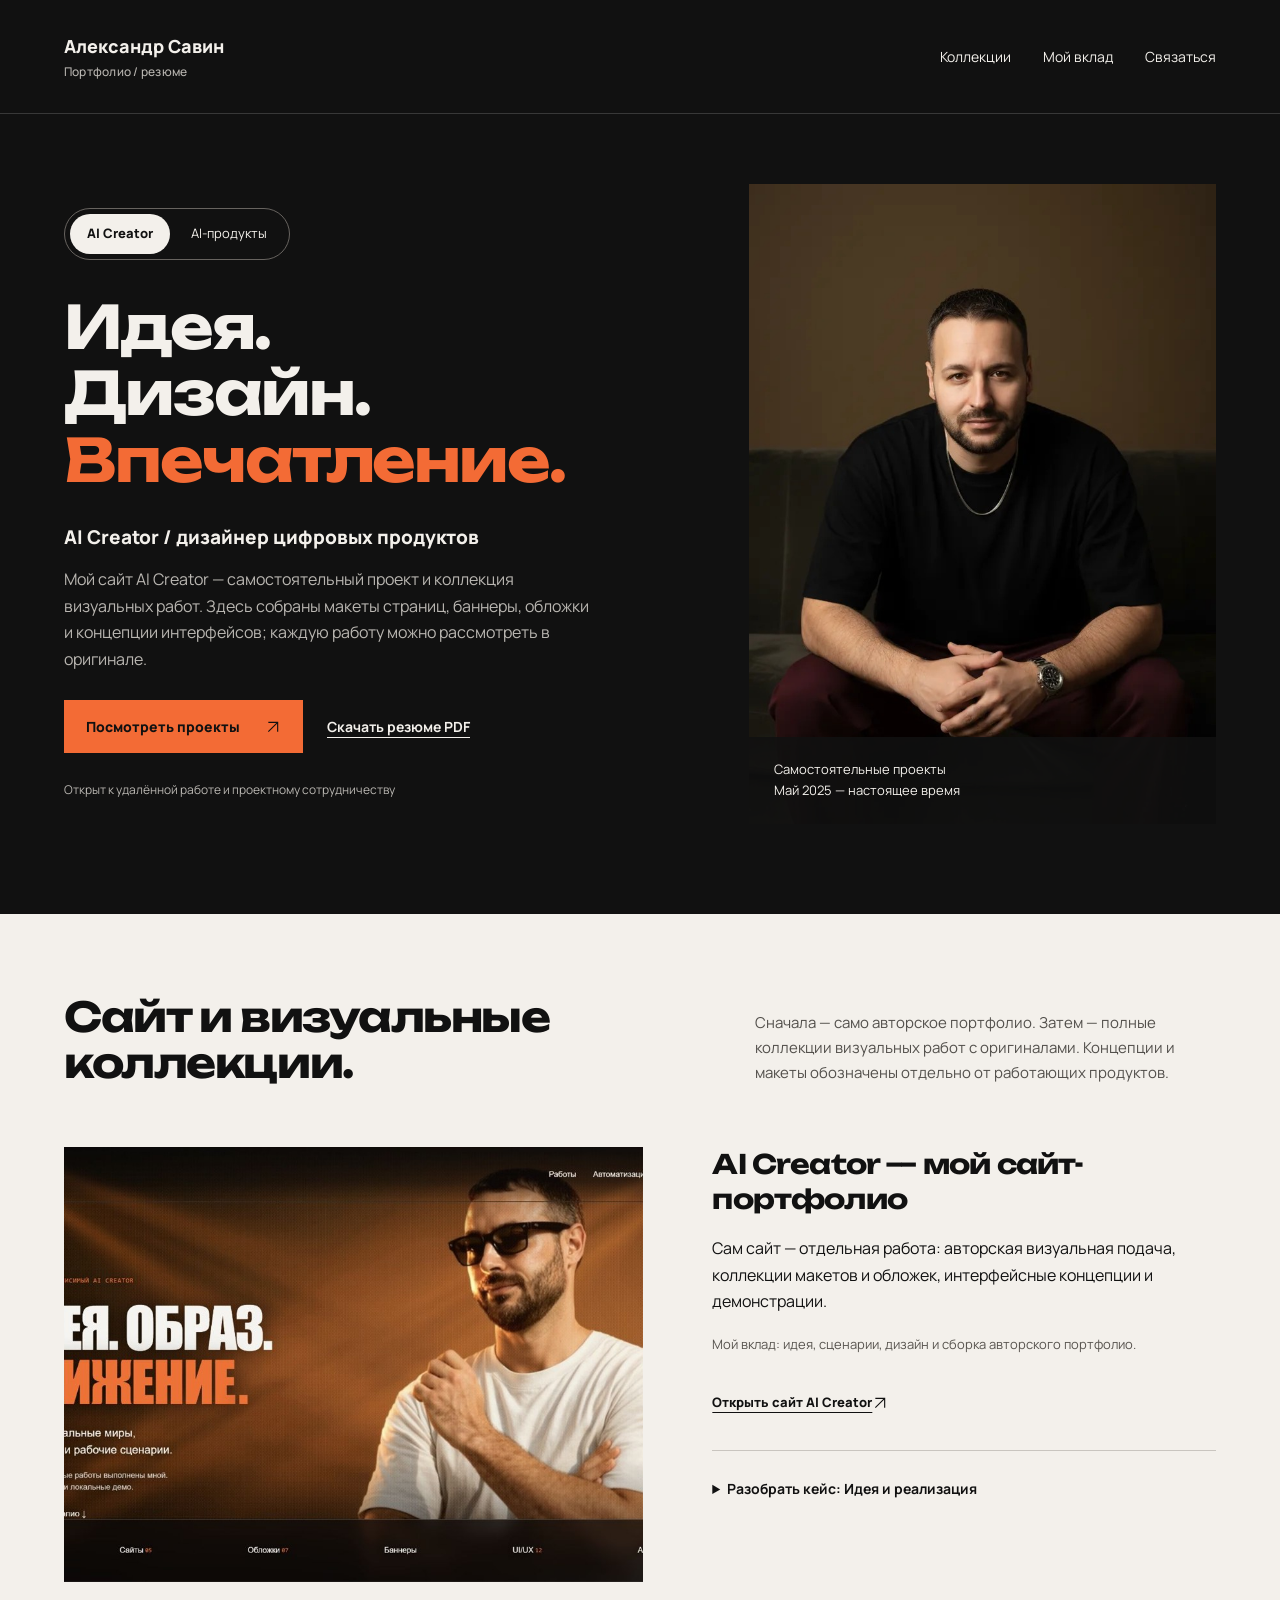
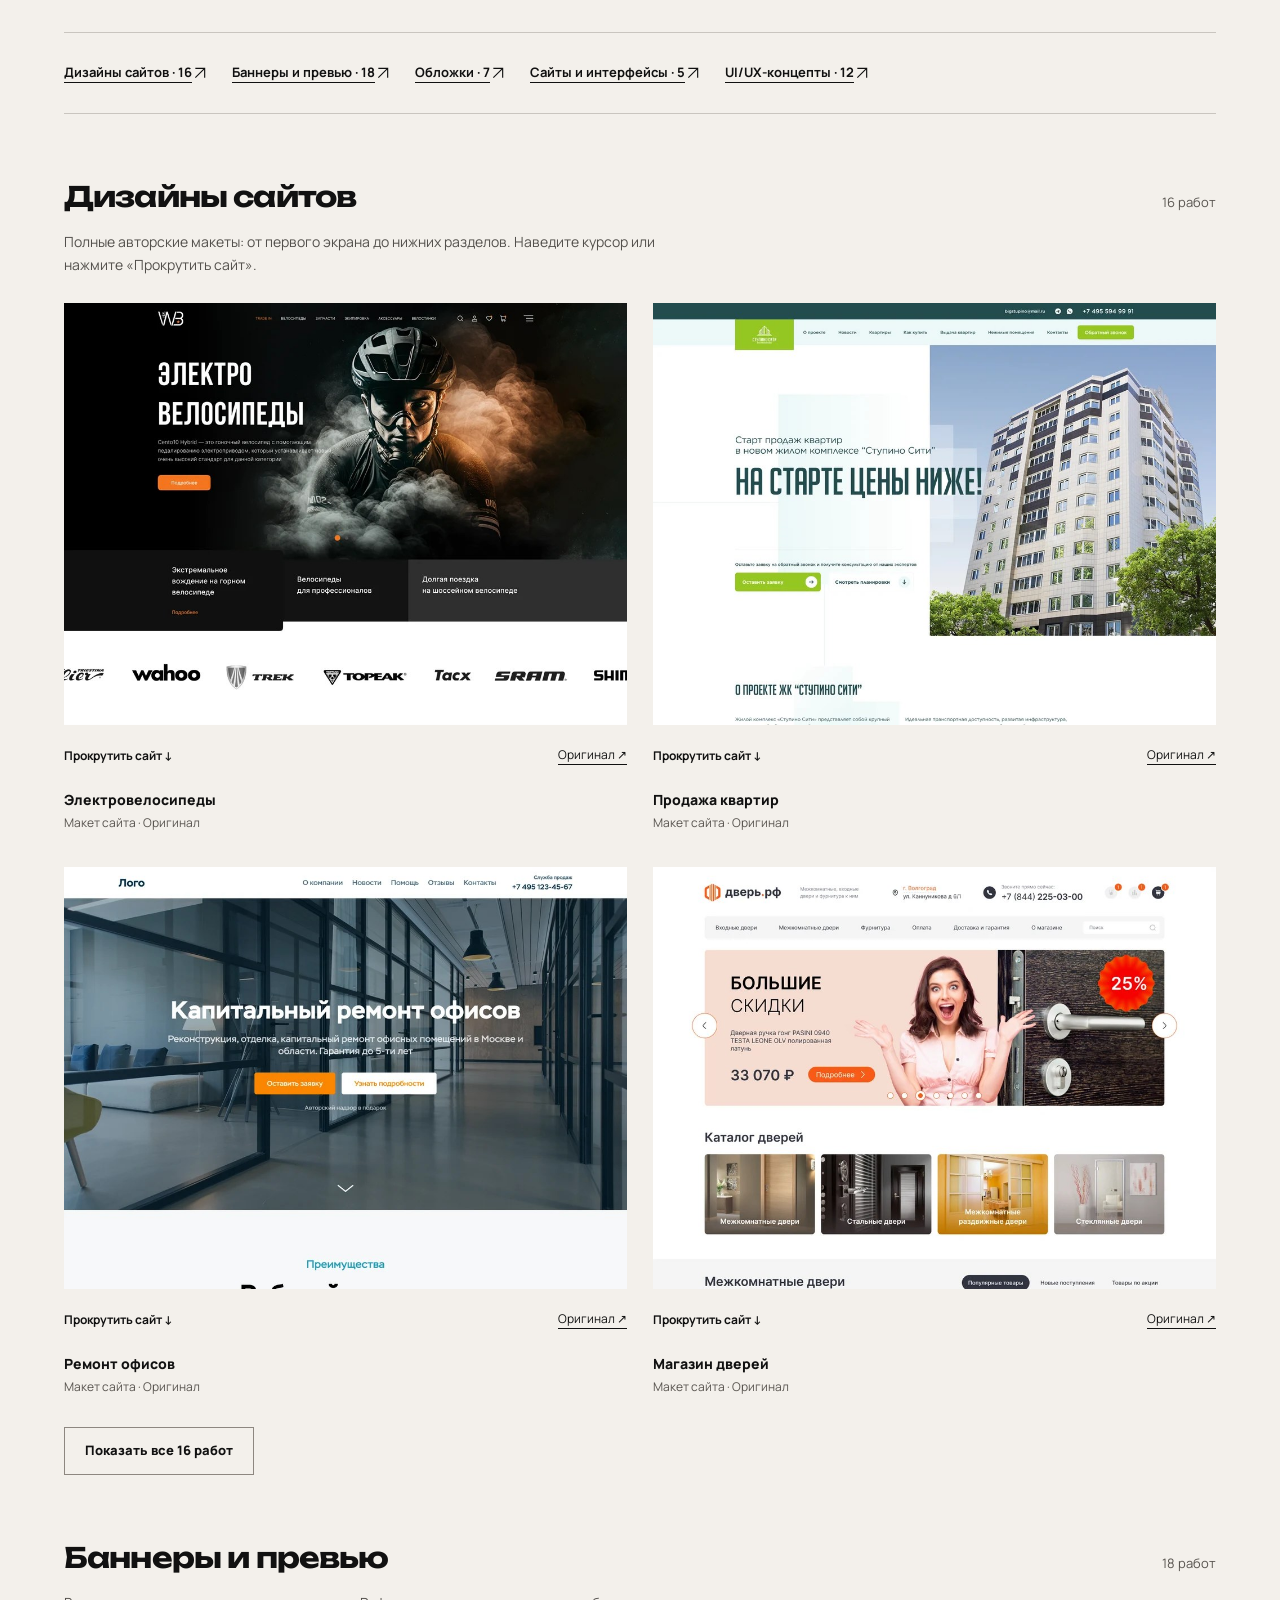
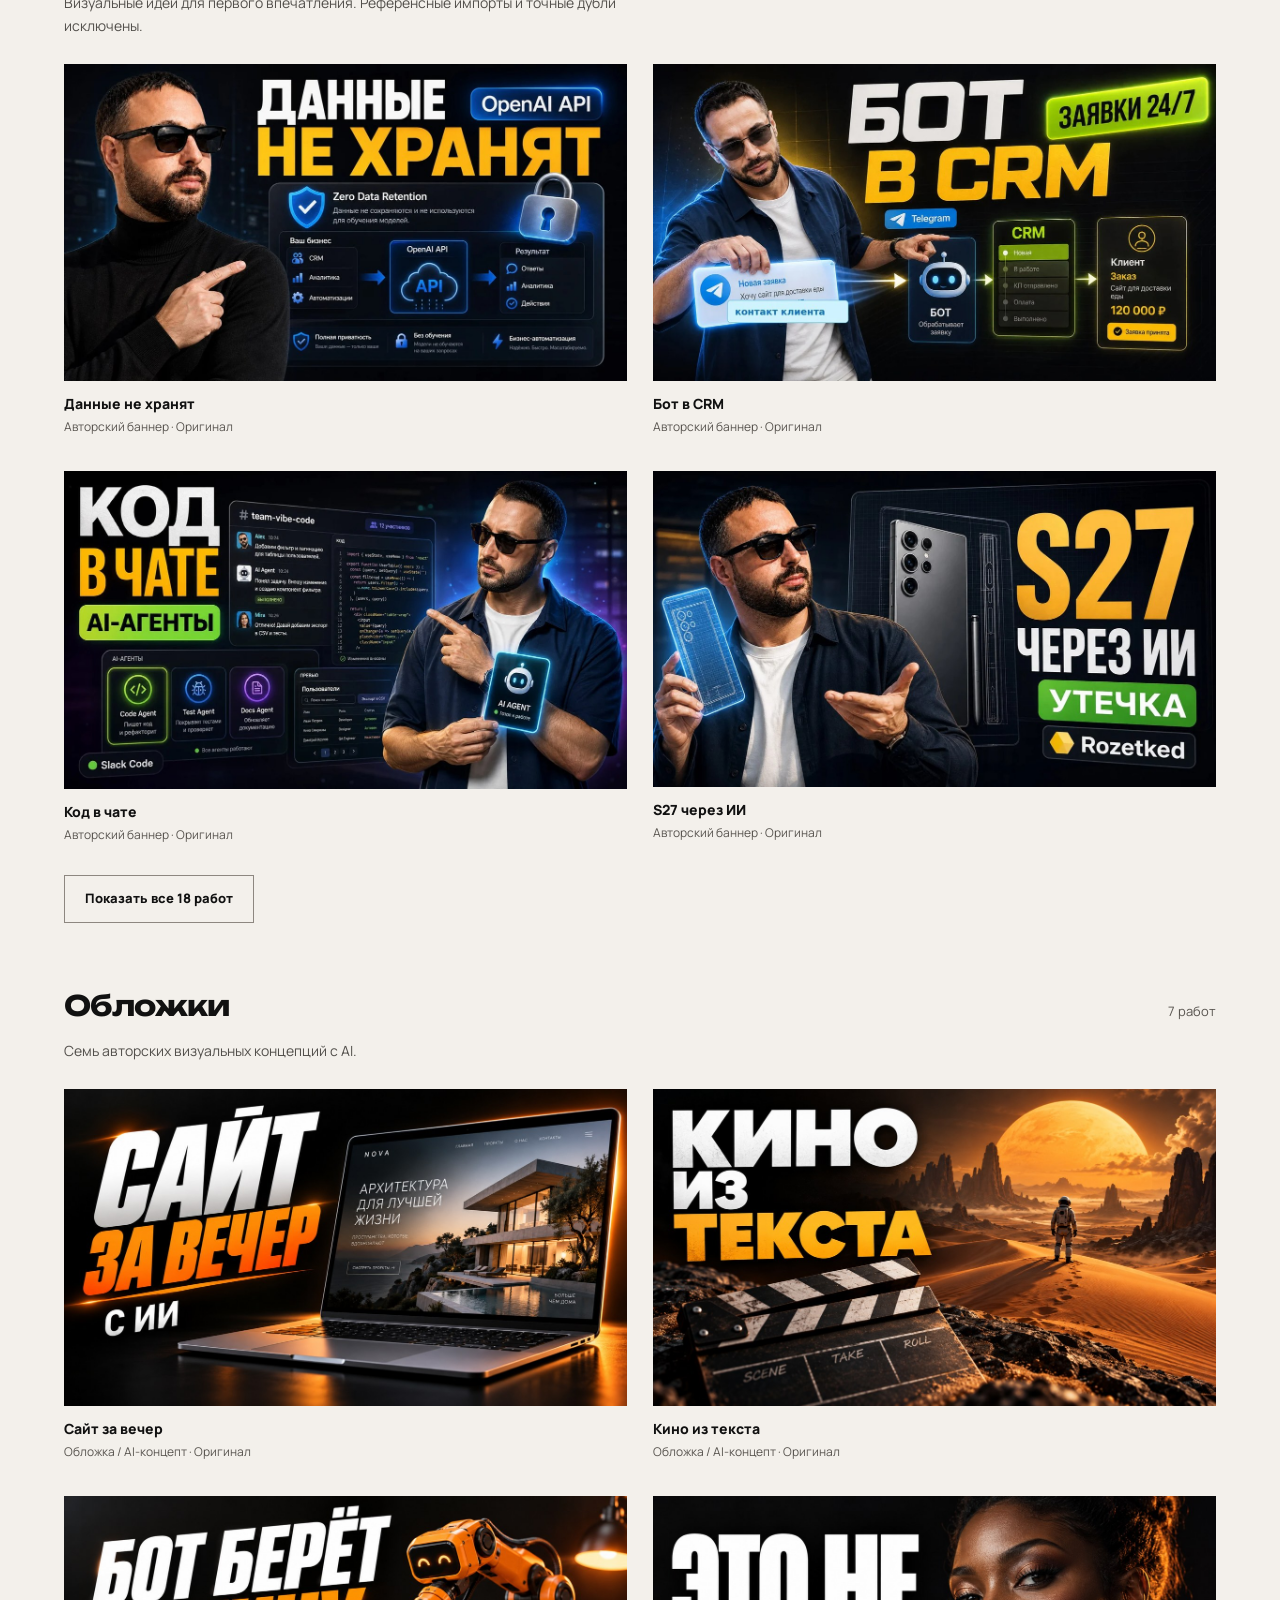
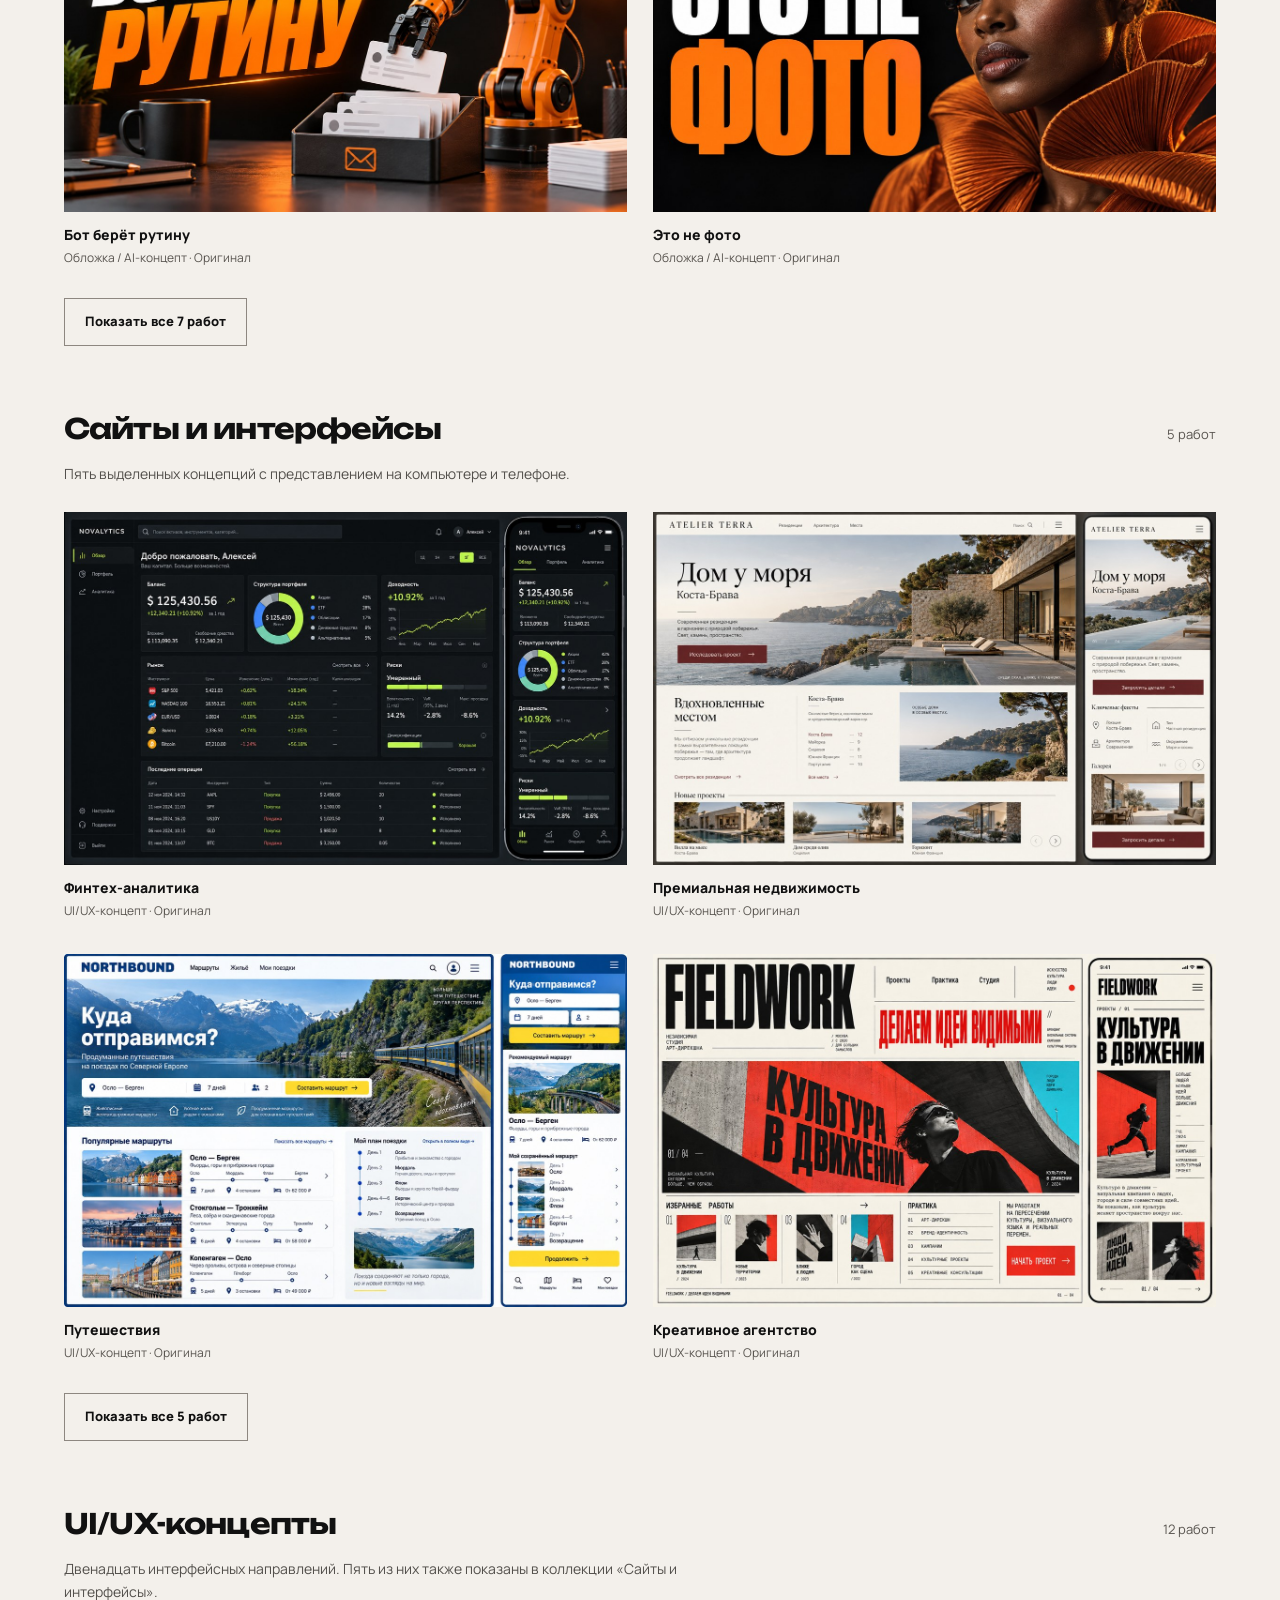
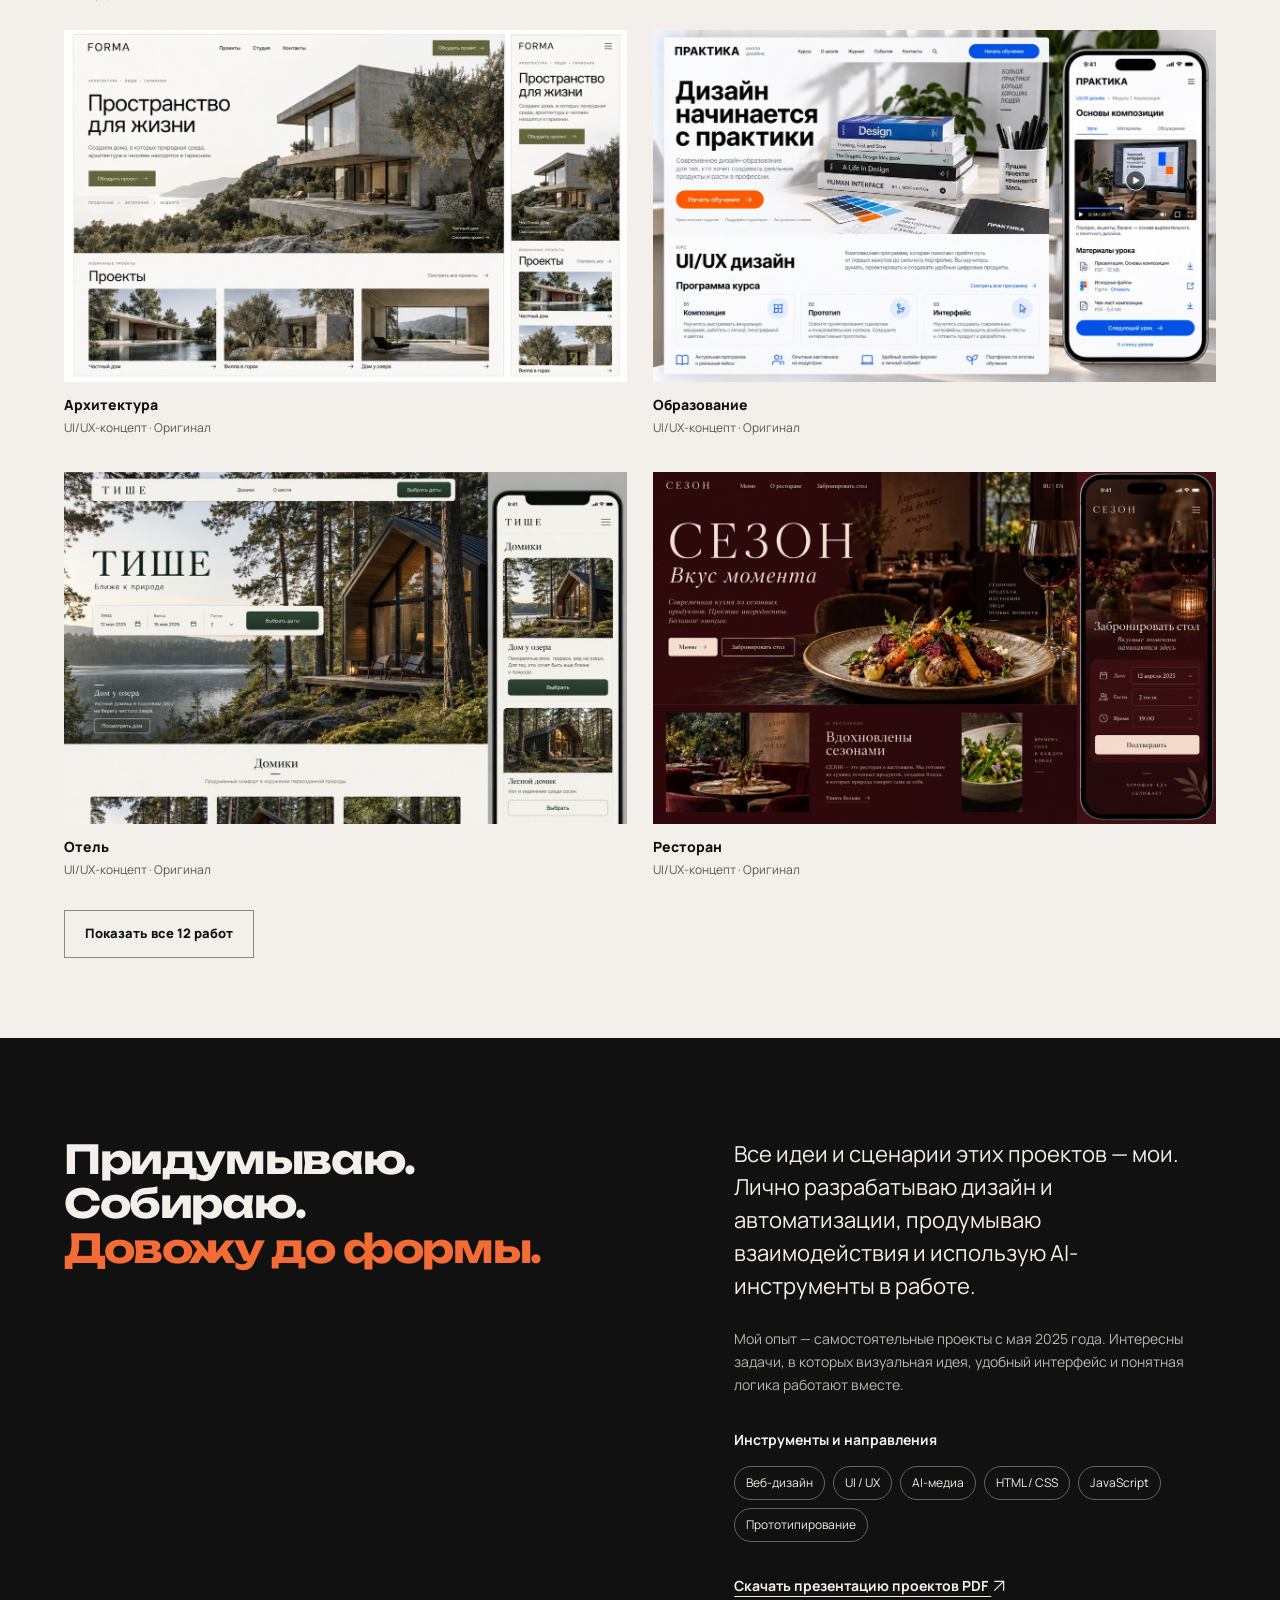
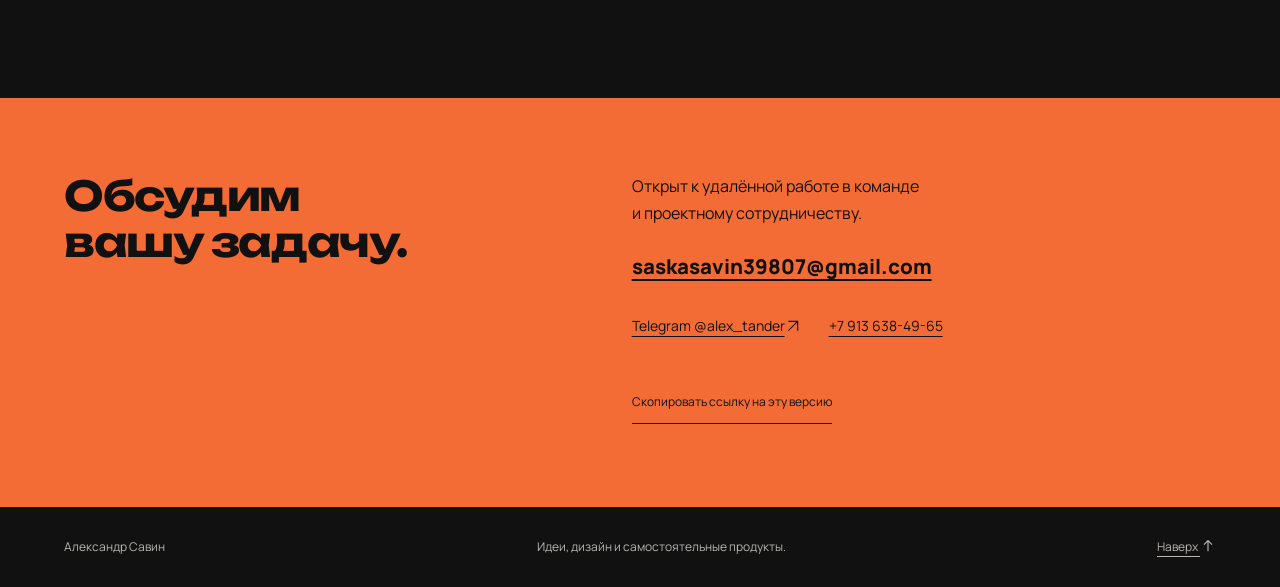
==== commit ae26c404: "Add controlled scrolling previews for all 16 website designs" ====
--- a/index.html
+++ b/index.html
@@ -1,5 +1,5 @@
 <!doctype html>
-<html lang="ru"><head><meta charset="utf-8"><meta name="viewport" content="width=device-width,initial-scale=1"><meta name="theme-color" content="#111111"><meta name="description" content="Александр Савин — AI Creator, цифровые продукты и автоматизации. Избранные самостоятельные проекты и контакты."><title>Александр Савин — AI Creator и цифровые продукты</title><link rel="stylesheet" href="styles.css?v=20261013-natural"><script src="app.js" defer></script></head>
+<html lang="ru"><head><meta charset="utf-8"><meta name="viewport" content="width=device-width,initial-scale=1"><meta name="theme-color" content="#111111"><meta name="description" content="Александр Савин — AI Creator, цифровые продукты и автоматизации. Избранные самостоятельные проекты и контакты."><title>Александр Савин — AI Creator и цифровые продукты</title><link rel="stylesheet" href="styles.css?v=20261013-scroll"><script src="scroll-preview.js?v=20261013" defer></script><script src="app.js?v=20261013-scroll" defer></script></head>
 <body><a class="skip" href="#main">К содержанию</a><header class="header"><a class="wordmark" href="#">Александр Савин<span>Портфолио / резюме</span></a><nav aria-label="Основная навигация"><a href="#projects" id="work-nav">Работы</a><a href="#approach">Мой вклад</a><a href="#contact">Связаться</a></nav></header>
 <main id="main"><noscript><style>.view-switch,#catalogue{display:none}</style><div class="no-script">Откройте <a href="https://alextander28.github.io/ai-creator-portfolio/site/index.html" target="_blank" rel="noopener noreferrer">полное портфолио AI Creator</a>. Резюме и контакты доступны без JavaScript. <a href="downloads/HH-AI-Creator.pdf" download>Резюме AI Creator PDF</a> <a href="downloads/HH-AI-Products.pdf" download>Резюме AI-продукты PDF</a></div></noscript><section class="hero"><div class="hero-copy"><div class="view-switch" role="group" aria-label="Направление резюме"><a href="?view=creator" data-view="creator" aria-current="page">AI Creator</a><a href="?view=products" data-view="products">AI-продукты</a></div><h1>Идея.<br>Дизайн.<br><span id="hero-word">Впечатление.</span></h1><p class="role" id="role">AI Creator / дизайнер цифровых продуктов</p><p class="hero-description" id="intro">Создаю визуальные концепции, сайты и интерфейсы. Придумываю идею и сценарий, разрабатываю дизайн и превращаю его в работающий цифровой опыт.</p><div class="actions"><a class="button primary" href="#projects">Посмотреть проекты <span aria-hidden="true"><svg class="arrow" viewBox="0 0 24 24" aria-hidden="true"><path d="M5 19 19 5M5 5h14v14"/></svg></span></a><a class="text-link" id="resume" href="downloads/HH-AI-Creator.pdf" download>Скачать резюме PDF</a></div><p class="availability">Открыт к удалённой работе и проектному сотрудничеству</p></div><figure class="portrait"><img src="assets/portrait.jpg" width="720" height="986" alt="Александр Савин — портрет без очков" fetchpriority="high"><figcaption>Самостоятельные проекты<br>Май 2025 — настоящее время</figcaption></figure></section>
 <section class="work section" id="projects"><div class="section-heading"><h2 id="work-title">Сайт и визуальные<br>коллекции.</h2><p id="work-intro">Авторское портфолио AI Creator и коллекции работ: макеты, баннеры, обложки и интерфейсные концепции.</p></div><div id="catalogue" aria-busy="true"><p class="catalogue-loading" role="status">Загружаю коллекции работ…</p></div><div id="project-list" hidden>
--- a/styles.css
+++ b/styles.css
@@ -3,3 +3,4 @@
 
 .no-script{padding:24px 5%;font-size:14px;border-bottom:1px solid var(--line)}.no-script a{display:inline-block;padding:12px;margin-right:16px}summary{min-height:44px;padding:10px 0}.project-actions a{display:inline-flex;align-items:center;min-height:44px}.share button{min-height:44px}.contact-links a{display:inline-flex;align-items:center;min-height:44px}@media(max-width:640px){.header nav a{display:inline-flex;align-items:center;min-height:44px}.header nav{gap:18px}.text-link{display:inline-flex;align-items:center;min-height:44px}.email{padding:10px 0}.view-switch a{min-height:44px;display:inline-flex;align-items:center}}
 [hidden]{display:none!important}.catalogue-loading,.catalogue-error{padding:28px 0}.catalogue-error a{display:inline-flex;align-items:center;min-height:44px;margin-top:16px}.flagship{padding-top:0;border-top:0;padding-bottom:50px}.flagship .project-image>img{aspect-ratio:4/3;object-fit:cover;object-position:top}.collection-nav{display:flex;flex-wrap:wrap;gap:8px 24px;border-block:1px solid #c9c5bf;padding:18px 0;margin:0 0 54px}.collection-nav a{font-size:13px;font-weight:700;min-height:44px;display:inline-flex;align-items:center}.collection{margin-top:64px;scroll-margin-top:32px}.collection-heading{display:flex;justify-content:space-between;align-items:baseline;gap:20px;margin-bottom:14px}.collection-heading h3,.product-group-title{font-family:Unbounded,sans-serif;font-size:clamp(22px,2.2vw,32px);letter-spacing:-.03em;line-height:1.35}.collection-count{font-size:13px;color:#595550;white-space:nowrap}.collection-description{font-size:14px;color:#53504c;margin-bottom:27px;max-width:70ch}.gallery-grid{display:grid;grid-template-columns:repeat(2,minmax(0,1fr));gap:34px 26px}.gallery-item{min-width:0}.gallery-original{display:block;background:#e3dfd8}.gallery-original img{aspect-ratio:auto;height:auto;max-height:none;transition:filter .2s}.gallery-original:hover img{filter:brightness(.94)}.gallery-item figcaption{margin-top:12px}.gallery-title{display:block;font-size:14px;line-height:1.5;font-weight:800;overflow-wrap:anywhere}.gallery-kind{display:block;font-size:12px;color:#595550;margin-top:3px}.gallery-toggle{background:transparent;border:1px solid #8d8780;color:var(--ink);font-size:13px;font-weight:800;padding:12px 20px;min-height:48px;margin-top:30px}.gallery-toggle:hover{background:#e3dfd8}.product-group+.product-group{margin-top:65px}.product-group-title{margin-bottom:26px}.product-title{font-family:Unbounded,sans-serif;font-size:clamp(22px,2.1vw,30px);letter-spacing:-.03em;line-height:1.35;margin-bottom:12px;overflow-wrap:anywhere}.product-status{font-size:12px!important;color:#595550;margin-bottom:15px}.product-text-row{padding:27px 0;border-top:1px solid #c9c5bf}.product-text-row .project-body{max-width:80ch}.product-text-row .product-title{font-size:20px}.project-body{min-width:0}.project-body a{overflow-wrap:anywhere}.work h2{max-width:19ch}@media(max-width:640px){.gallery-grid{gap:28px;grid-template-columns:1fr}.collection{margin-top:45px}.collection-heading{gap:12px;align-items:start}.collection-heading h3{font-size:22px}.collection-count{font-size:12px;padding-top:6px}.gallery-original img{max-height:none}.collection-nav{gap:4px 18px;margin-bottom:35px}.collection-nav a{font-size:12px}.flagship{padding-top:0}.product-group+.product-group{margin-top:45px}.product-title{font-size:24px}.section-heading h2{overflow-wrap:anywhere}.hero-copy,.hero,.header,.contact{min-width:0}.view-switch{max-width:100%}.view-switch a{padding-inline:13px}.header nav{gap:12px}.work h2{font-size:clamp(25px,7.1vw,29px)}}
+.mockup-window{aspect-ratio:4/3;overflow:hidden;background:#e3dfd8;position:relative}.mockup-window img{width:100%;height:auto;max-height:none;aspect-ratio:auto;transform-origin:top}.mockup-toolbar{display:flex;justify-content:space-between;align-items:center;gap:12px;flex-wrap:wrap;padding-top:8px}.mockup-play{font:700 12px Manrope,sans-serif;color:var(--ink);background:transparent;border:0;padding:8px 0;min-height:44px;text-align:left}.mockup-play:disabled{cursor:wait;color:#595550}.mockup-toolbar a{font-size:12px;min-height:44px;display:inline-flex;align-items:center}.mockup-manual{overflow-y:auto;overscroll-behavior:contain;touch-action:pan-y}.mockup-window:focus-visible{outline:3px solid var(--orange);outline-offset:4px}.mockup-play:active{opacity:.65}
